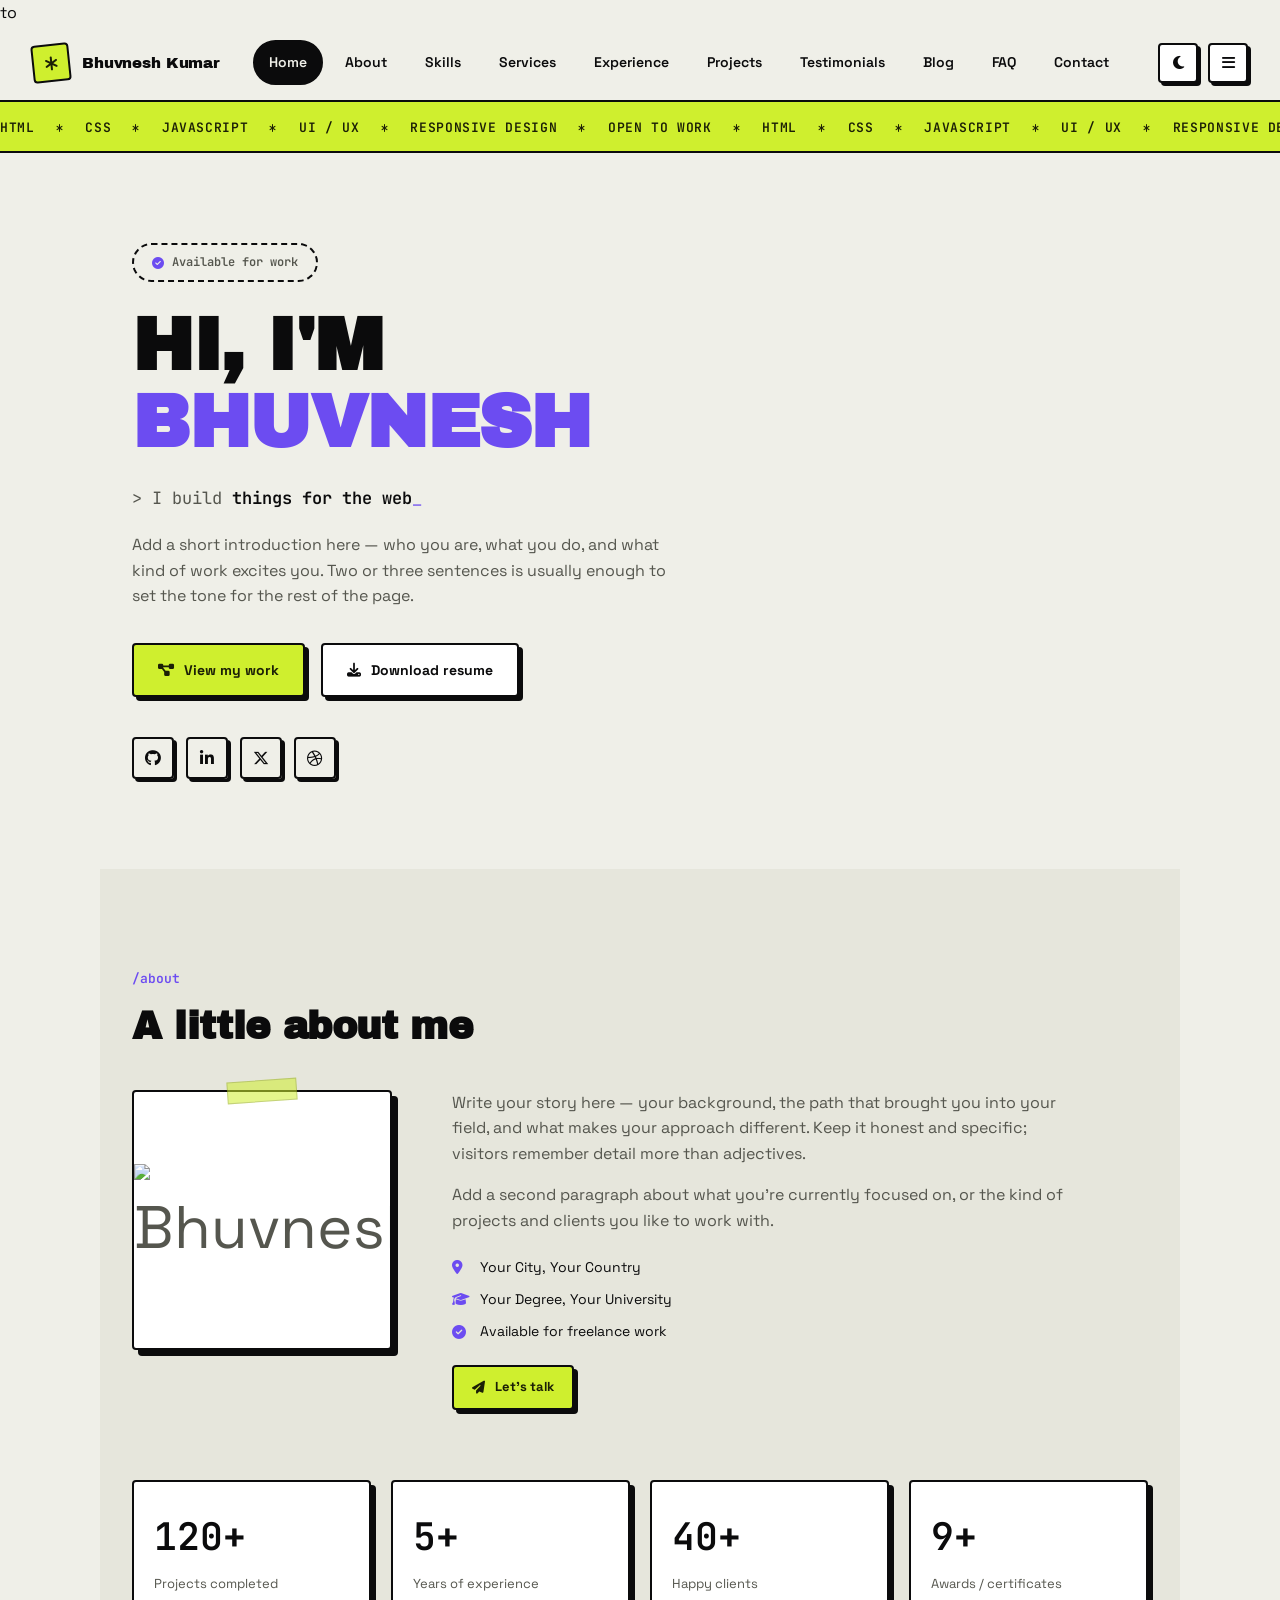
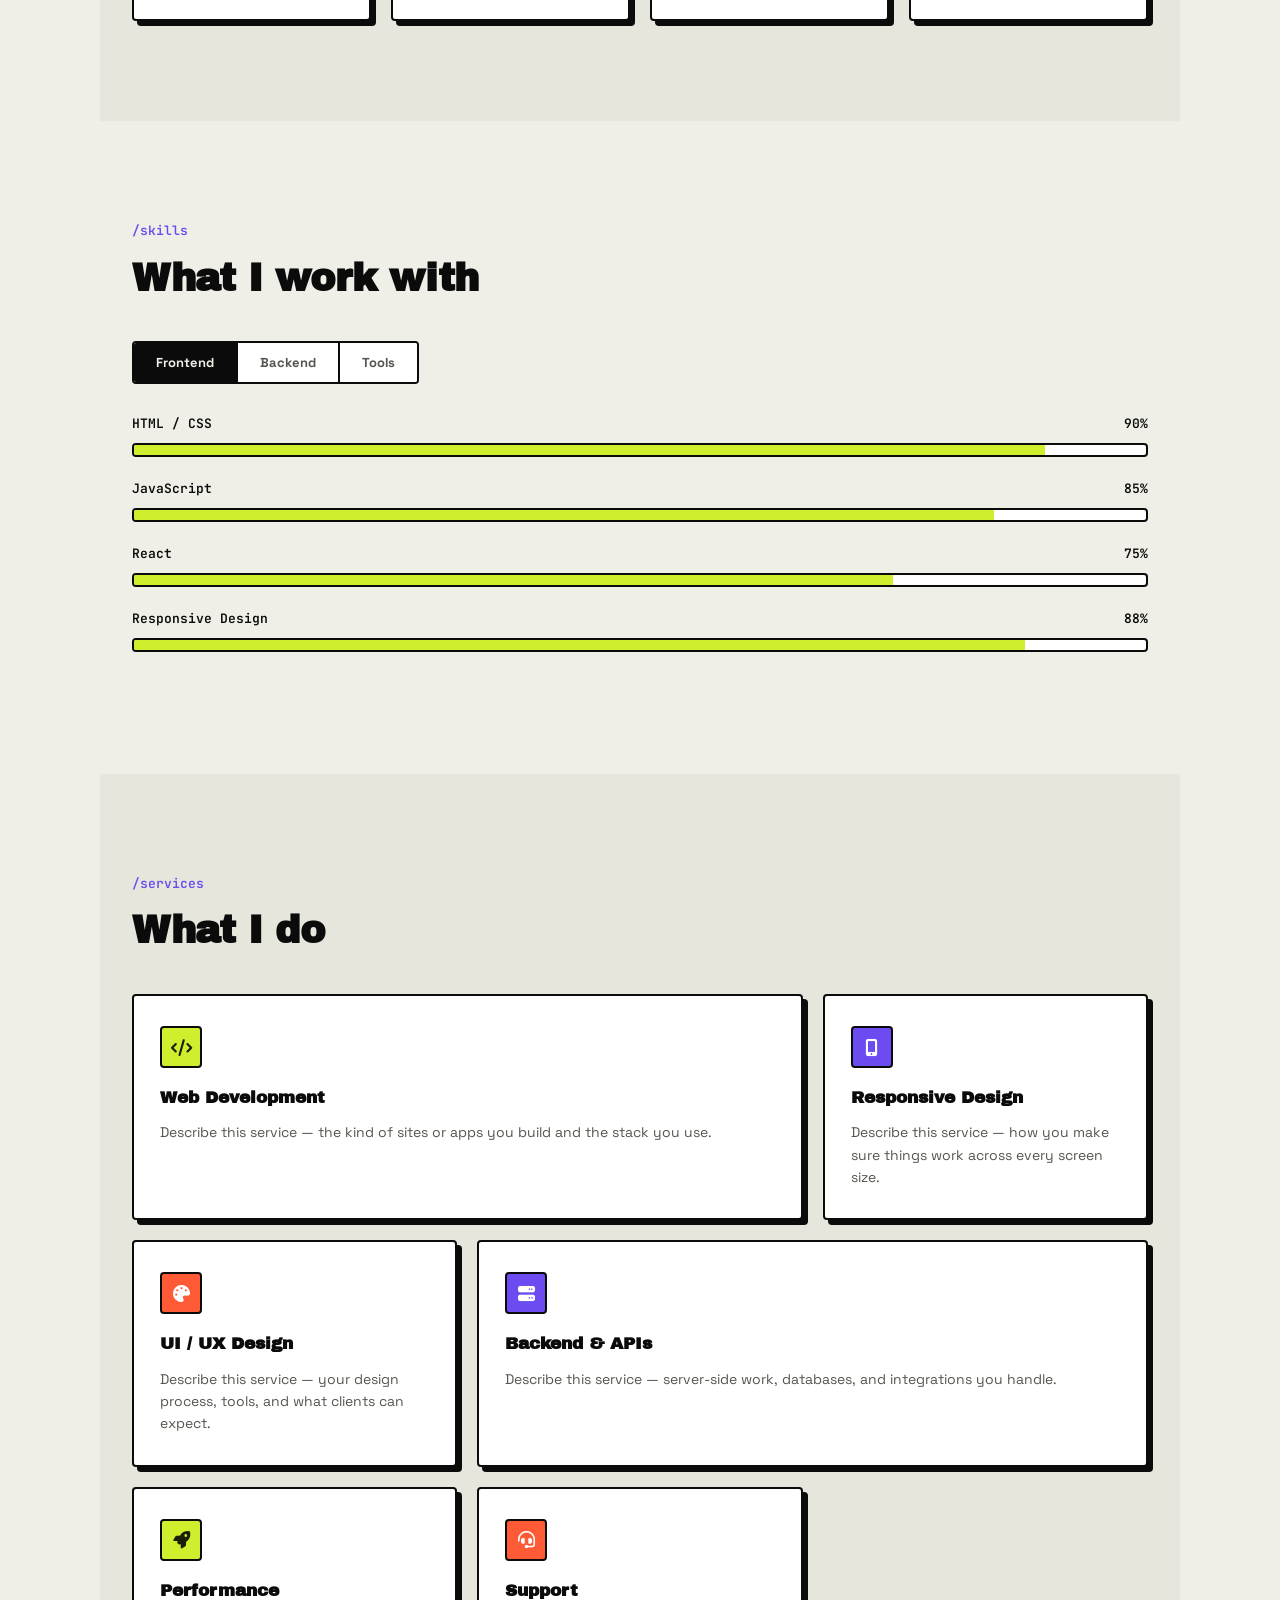
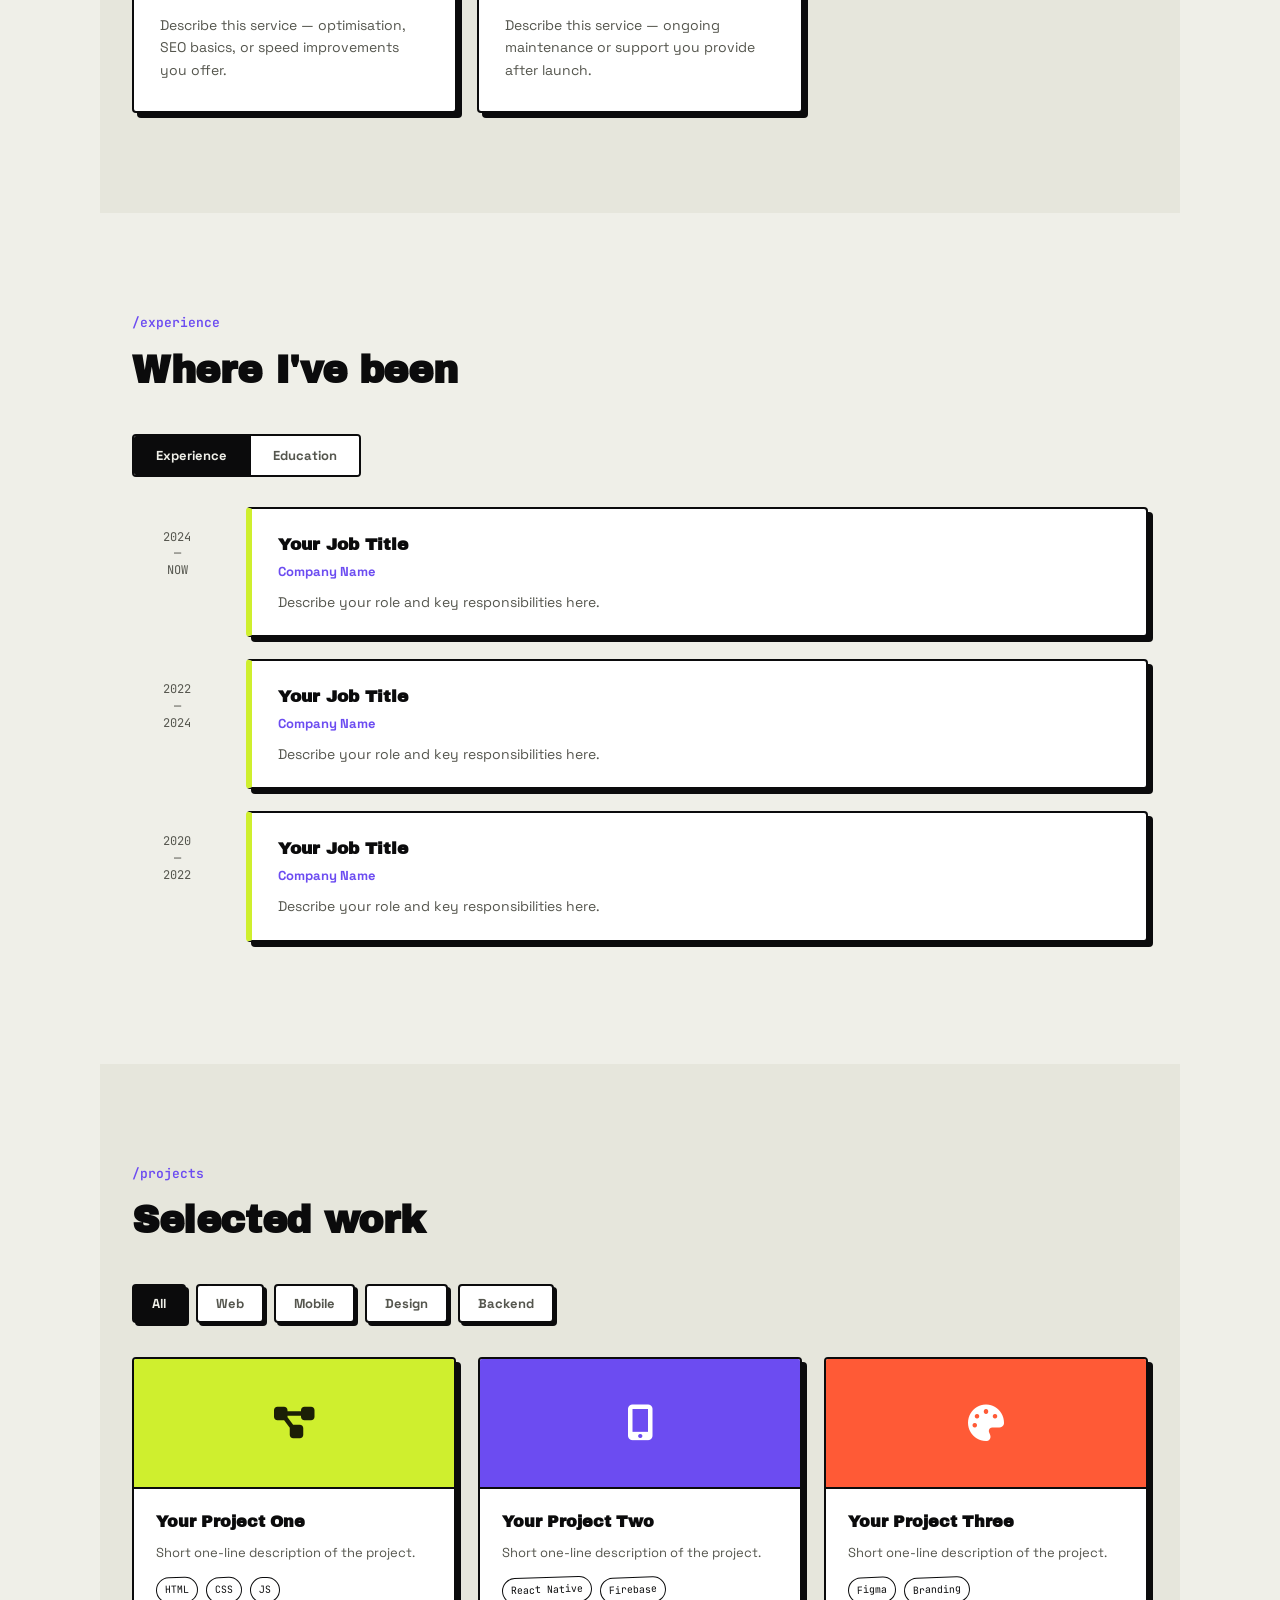
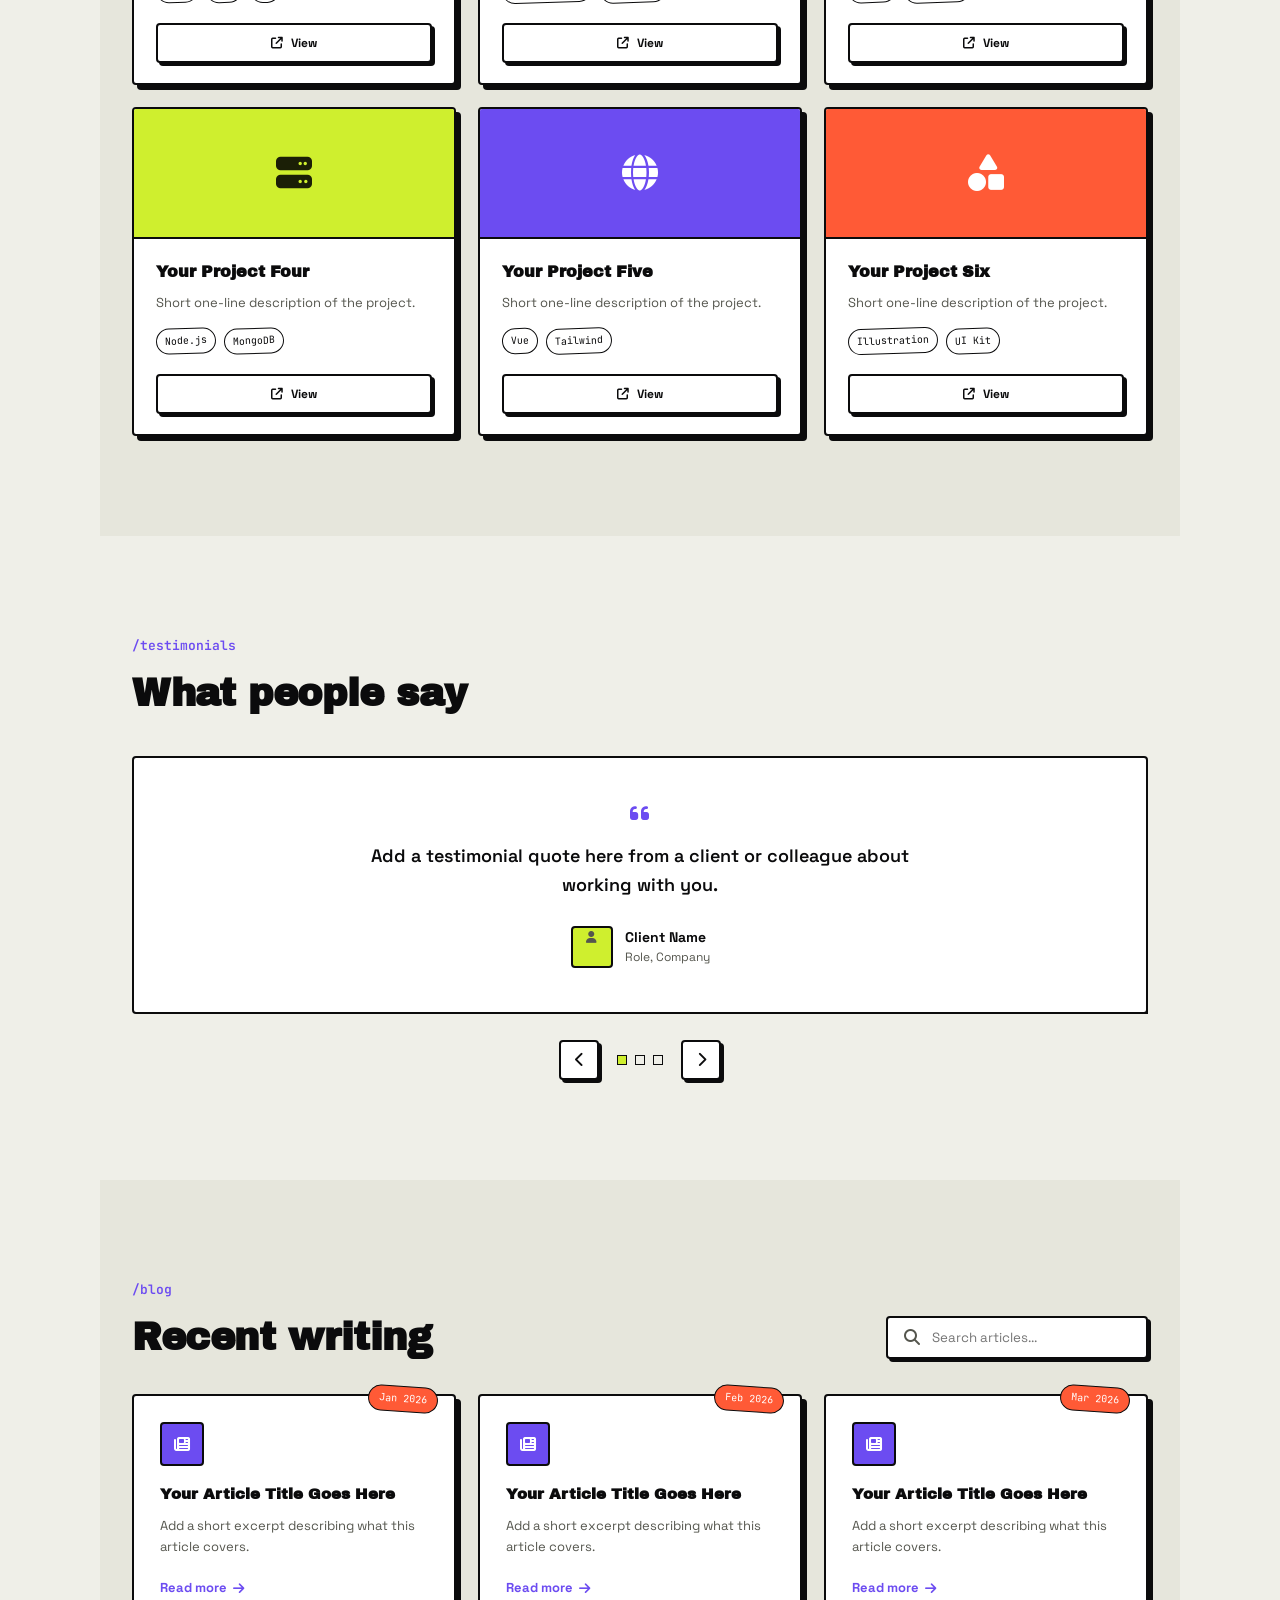
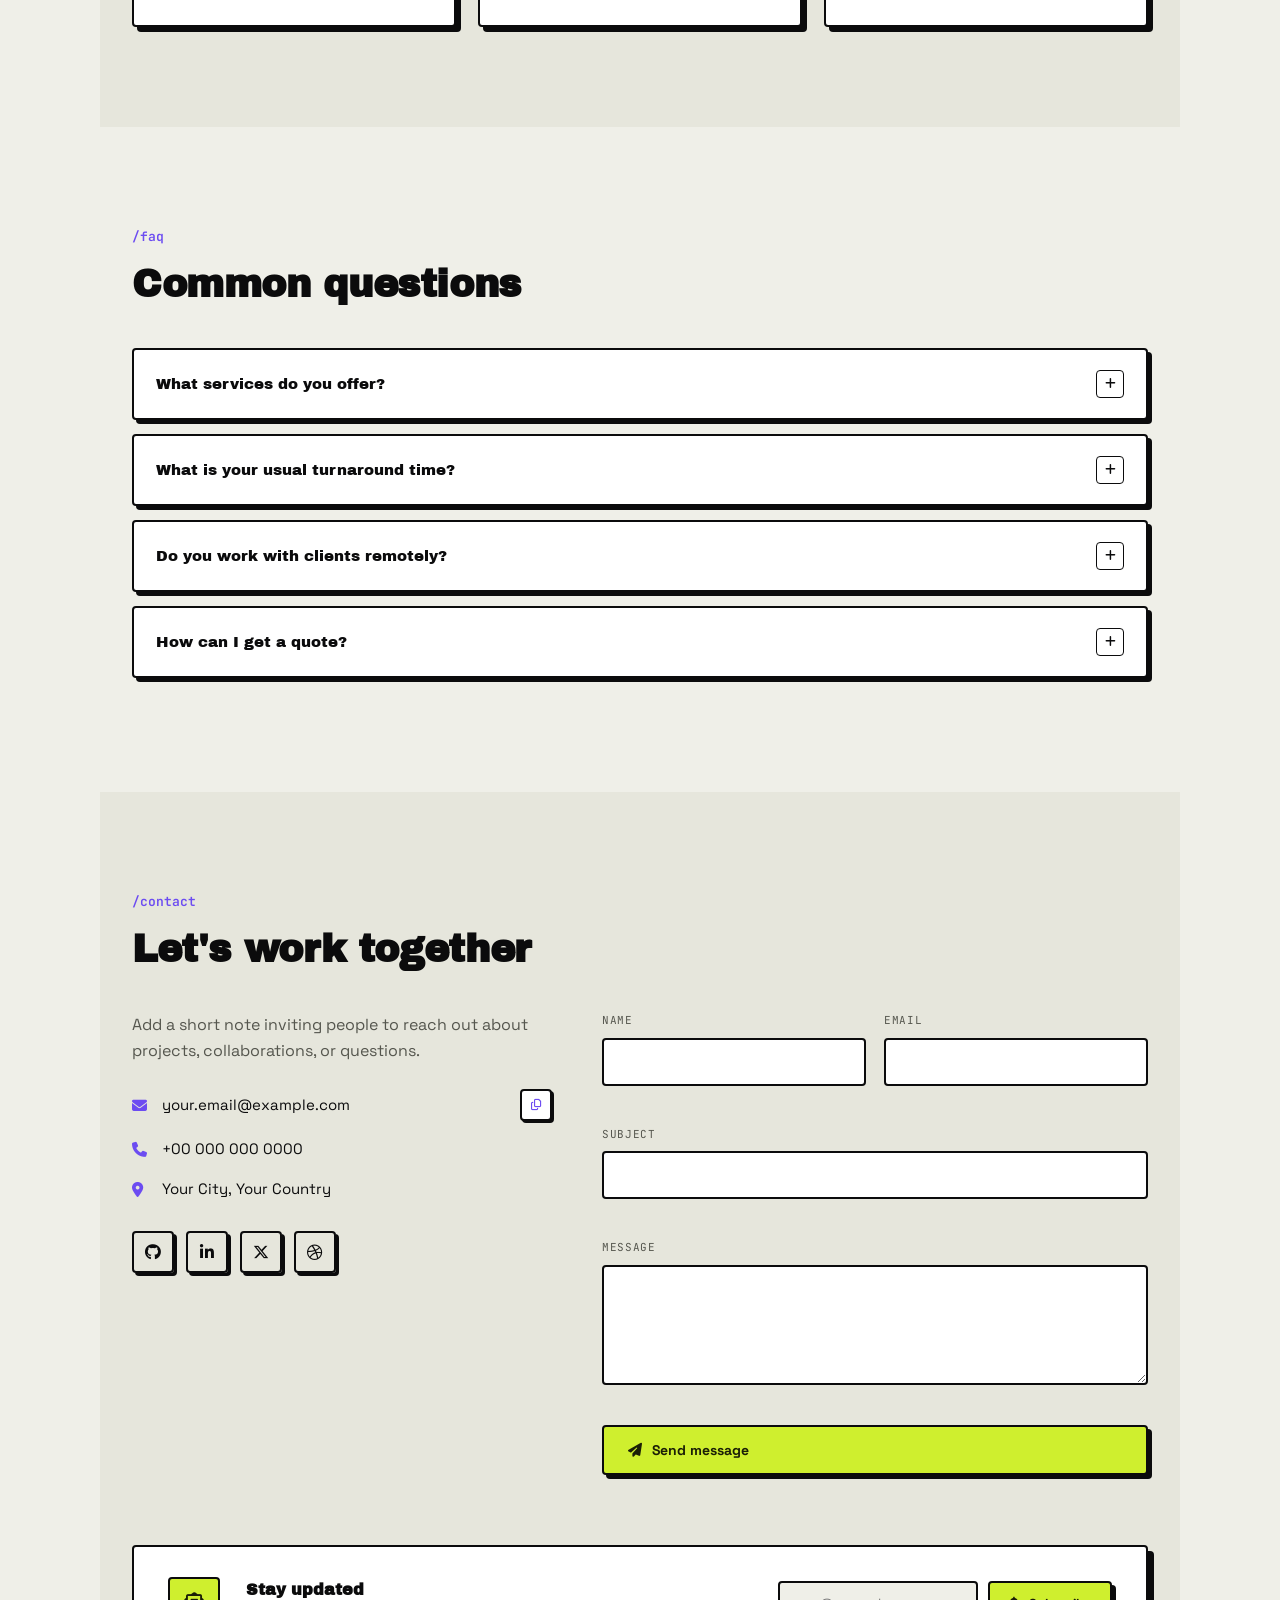
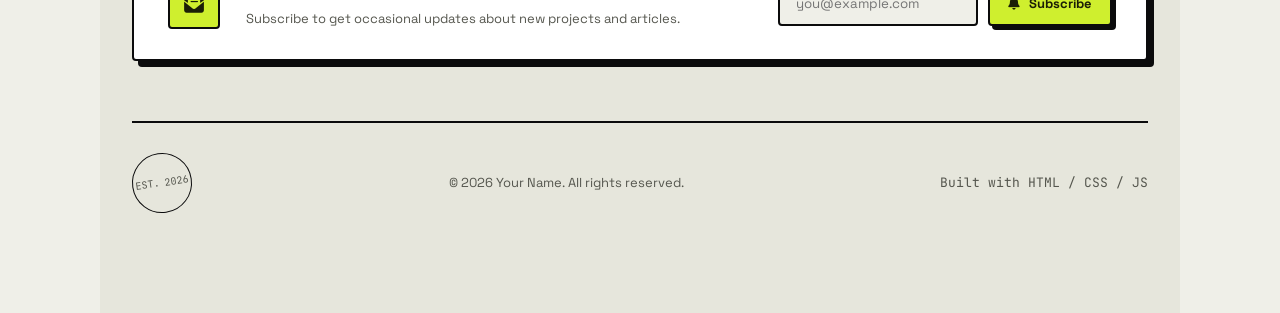
==== index.html @ d6196566 "Update index.html" ====
<!DOCTYPE html>
<html lang="en">
<head>
<meta charset="UTF-8">
<meta name="viewport" content="width=device-width, initial-scale=1.0">
<title>Bhuvnesh | Portfolio</title>
<meta name="description" content="Creative portfolio showcasing web development projects and skills.">
<meta name="keywords" content="portfolio, web developer, HTML, CSS, JavaScript">
<meta name="author" content="Your Name">
<meta name="robots" content="index, follow">
<meta property="og:title" content="Your Name | Portfolio">
<meta property="og:description" content="My personal portfolio website">
<meta property="og:image" content="https://your-image-url.png">
<meta property="og:url" content="https://astroverseo243-ship-it.github.io/Animated-portfolio/">

<!-- Fonts -->
<link rel="preconnect" href="https://fonts.googleapis.com">
<link rel="preconnect" href="https://fonts.gstatic.com" crossorigin>
<link href="https://fonts.googleapis.com/css2?family=Archivo+Black&family=Space+Grotesk:wght@400;500;600;700&family=JetBrains+Mono:wght@400;500;600&display=swap" rel="stylesheet">

<!-- Icons -->
<link rel="stylesheet" href="https://cdnjs.cloudflare.com/ajax/libs/font-awesome/6.5.1/css/all.min.css">
<link rel="icon" href="favicon.ico">to 
<link rel="stylesheet" href="style.css">
</head>
<body>

<!-- ===== Preloader ===== -->
<div class="preloader" id="preloader" aria-hidden="true">
  <div class="preloader-count mono" id="preloaderCount">00</div>
  <div class="preloader-bar"><span></span></div>
  <div class="preloader-label mono">OADING PORTFOLIO</div>
</div>

<!-- ===== Scroll progress ===== -->
<div class="scroll-progress" id="scrollProgress"></div>

<!-- ===== Top navbar ===== -->
<header class="navbar">
  <a href="#hero" class="brand">
    <span class="brand-box"><i class="fa-solid fa-asterisk"></i></span>
    <span class="brand-text">Bhuvnesh&nbsp;Kumar</span>
  </a>

  <nav class="nav-links" id="navLinks">
    <a href="#hero" class="nav-link active">Home</a>
    <a href="#about" class="nav-link">About</a>
    <a href="#skills" class="nav-link">Skills</a>
    <a href="#services" class="nav-link">Services</a>
    <a href="#experience" class="nav-link">Experience</a>
    <a href="#projects" class="nav-link">Projects</a>
    <a href="#testimonials" class="nav-link">Testimonials</a>
    <a href="#blog" class="nav-link">Blog</a>
    <a href="#faq" class="nav-link">FAQ</a>
    <a href="#contact" class="nav-link">Contact</a>
  </nav>

  <div class="nav-actions">
    <button id="themeToggle" class="icon-btn" aria-label="Toggle theme">
      <i class="fa-solid fa-moon"></i>
    </button>
    <button id="menuToggle" class="icon-btn nav-burger" aria-label="Open menu">
      <i class="fa-solid fa-bars"></i>
    </button>
  </div>
</header>

<!-- ===== Mobile overlay menu ===== -->
<div class="overlay-menu" id="overlayMenu">
  <button id="menuClose" class="icon-btn overlay-close" aria-label="Close menu">
    <i class="fa-solid fa-xmark"></i>
  </button>
  <ul>
    <li><a href="#hero">Home</a></li>
    <li><a href="#about">About</a></li>
    <li><a href="#skills">Skills</a></li>
    <li><a href="#services">Services</a></li>
    <li><a href="#experience">Experience</a></li>
    <li><a href="#projects">Projects</a></li>
    <li><a href="#testimonials">Testimonials</a></li>
    <li><a href="#blog">Blog</a></li>
    <li><a href="#faq">FAQ</a></li>
    <li><a href="#contact">Contact</a></li>
  </ul>
</div>

<!-- ===== Skills marquee ticker ===== -->
<div class="marquee">
  <div class="marquee-track">
    <span>HTML</span><i class="fa-solid fa-asterisk"></i>
    <span>CSS</span><i class="fa-solid fa-asterisk"></i>
    <span>JAVASCRIPT</span><i class="fa-solid fa-asterisk"></i>
    <span>UI / UX</span><i class="fa-solid fa-asterisk"></i>
    <span>RESPONSIVE DESIGN</span><i class="fa-solid fa-asterisk"></i>
    <span>OPEN TO WORK</span><i class="fa-solid fa-asterisk"></i>
    <span>HTML</span><i class="fa-solid fa-asterisk"></i>
    <span>CSS</span><i class="fa-solid fa-asterisk"></i>
    <span>JAVASCRIPT</span><i class="fa-solid fa-asterisk"></i>
    <span>UI / UX</span><i class="fa-solid fa-asterisk"></i>
    <span>RESPONSIVE DESIGN</span><i class="fa-solid fa-asterisk"></i>
    <span>OPEN TO WORK</span><i class="fa-solid fa-asterisk"></i>
  </div>
</div>

<main>

  <!-- HERO -->
  <section id="hero" class="section hero">
    <div class="stamp reveal">
      <i class="fa-solid fa-circle-check"></i> Available for work
    </div>

    <h1 class="hero-title reveal">
      <span class="scramble" data-text="HI, I'M">HI, I'M</span><br>
      <span class="scramble accent" data-text="YOUR NAME">BHUVNESH</span>
    </h1>

    <p class="hero-role mono reveal">&gt; I build <span id="typedRole">things for the web</span><span class="cursor">_</span></p>

    <p class="hero-text reveal">
      Add a short introduction here — who you are, what you do, and what kind of work
      excites you. Two or three sentences is usually enough to set the tone for the
      rest of the page.
    </p>

    <div class="hero-actions reveal">
      <a href="#projects" class="btn btn-primary"><i class="fa-solid fa-diagram-project"></i> View my work</a>
      <a href="Bhuvnesh CV.pdf" class="btn btn-outline" download><i class="fa-solid fa-download"></i> Download resume</a>
    </div>

    <div class="hero-socials reveal">
      <a href="#" aria-label="GitHub"><i class="fa-brands fa-github"></i></a>
      <a href="#" aria-label="LinkedIn"><i class="fa-brands fa-linkedin-in"></i></a>
      <a href="#" aria-label="X"><i class="fa-brands fa-x-twitter"></i></a>
      <a href="#" aria-label="Dribbble"><i class="fa-brands fa-dribbble"></i></a>
    </div>
  </section>

  <!-- ABOUT -->
  <section id="about" class="section about alt-bg">
    <p class="eyebrow mono reveal">/about</p>
    <h2 class="section-title reveal">A little about me</h2>

    <div class="about-grid">
      <div class="about-photo reveal">
        <span class="tape tape-1"></span>
        <div class="photo-frame">
<img src="Img.png" alt="Bhuvnesh">
        </div>
      </div>

      <div class="about-copy reveal">
        <p>
          Write your story here — your background, the path that brought you into your
          field, and what makes your approach different. Keep it honest and specific;
          visitors remember detail more than adjectives.
        </p>
        <p>
          Add a second paragraph about what you're currently focused on, or the kind of
          projects and clients you like to work with.
        </p>

        <ul class="about-facts">
          <li><i class="fa-solid fa-location-dot"></i> Your City, Your Country</li>
          <li><i class="fa-solid fa-graduation-cap"></i> Your Degree, Your University</li>
          <li><i class="fa-solid fa-circle-check"></i> Available for freelance work</li>
        </ul>

        <a href="#contact" class="btn btn-primary btn-sm"><i class="fa-solid fa-paper-plane"></i> Let's talk</a>
      </div>
    </div>

    <div class="stats">
      <div class="stat reveal">
        <span class="stat-number mono" data-target="120">0</span><span class="stat-plus mono">+</span>
        <p>Projects completed</p>
      </div>
      <div class="stat reveal">
        <span class="stat-number mono" data-target="5">0</span><span class="stat-plus mono">+</span>
        <p>Years of experience</p>
      </div>
      <div class="stat reveal">
        <span class="stat-number mono" data-target="40">0</span><span class="stat-plus mono">+</span>
        <p>Happy clients</p>
      </div>
      <div class="stat reveal">
        <span class="stat-number mono" data-target="9">0</span><span class="stat-plus mono">+</span>
        <p>Awards / certificates</p>
      </div>
    </div>
  </section>

  <!-- SKILLS -->
  <section id="skills" class="section skills">
    <p class="eyebrow mono reveal">/skills</p>
    <h2 class="section-title reveal">What I work with</h2>

    <div class="tabs reveal" data-tabs="skills">
      <div class="tab-buttons">
        <button class="tab-btn active" data-tab="frontend">Frontend</button>
        <button class="tab-btn" data-tab="backend">Backend</button>
        <button class="tab-btn" data-tab="tools">Tools</button>
      </div>

      <div class="tab-panel active" data-panel="frontend">
        <div class="skill-bar"><div class="skill-head mono"><span>HTML / CSS</span><span>90%</span></div><div class="bar"><div class="bar-fill" data-percent="90"></div></div></div>
        <div class="skill-bar"><div class="skill-head mono"><span>JavaScript</span><span>85%</span></div><div class="bar"><div class="bar-fill" data-percent="85"></div></div></div>
        <div class="skill-bar"><div class="skill-head mono"><span>React</span><span>75%</span></div><div class="bar"><div class="bar-fill" data-percent="75"></div></div></div>
        <div class="skill-bar"><div class="skill-head mono"><span>Responsive Design</span><span>88%</span></div><div class="bar"><div class="bar-fill" data-percent="88"></div></div></div>
      </div>

      <div class="tab-panel" data-panel="backend">
        <div class="skill-bar"><div class="skill-head mono"><span>Node.js</span><span>70%</span></div><div class="bar"><div class="bar-fill" data-percent="70"></div></div></div>
        <div class="skill-bar"><div class="skill-head mono"><span>Databases</span><span>65%</span></div><div class="bar"><div class="bar-fill" data-percent="65"></div></div></div>
        <div class="skill-bar"><div class="skill-head mono"><span>APIs</span><span>78%</span></div><div class="bar"><div class="bar-fill" data-percent="78"></div></div></div>
      </div>

      <div class="tab-panel" data-panel="tools">
        <div class="skill-bar"><div class="skill-head mono"><span>Git / GitHub</span><span>82%</span></div><div class="bar"><div class="bar-fill" data-percent="82"></div></div></div>
        <div class="skill-bar"><div class="skill-head mono"><span>Figma</span><span>72%</span></div><div class="bar"><div class="bar-fill" data-percent="72"></div></div></div>
        <div class="skill-bar"><div class="skill-head mono"><span>Testing</span><span>60%</span></div><div class="bar"><div class="bar-fill" data-percent="60"></div></div></div>
      </div>
    </div>
  </section>

  <!-- SERVICES -->
  <section id="services" class="section services alt-bg">
    <p class="eyebrow mono reveal">/services</p>
    <h2 class="section-title reveal">What I do</h2>

    <div class="bento-grid">
      <div class="service-card bento-wide reveal">
        <span class="service-chip chip-volt"><i class="fa-solid fa-code"></i></span>
        <h3>Web Development</h3>
        <p>Describe this service — the kind of sites or apps you build and the stack you use.</p>
      </div>
      <div class="service-card reveal">
        <span class="service-chip chip-violet"><i class="fa-solid fa-mobile-screen-button"></i></span>
        <h3>Responsive Design</h3>
        <p>Describe this service — how you make sure things work across every screen size.</p>
      </div>
      <div class="service-card reveal">
        <span class="service-chip chip-coral"><i class="fa-solid fa-palette"></i></span>
        <h3>UI / UX Design</h3>
        <p>Describe this service — your design process, tools, and what clients can expect.</p>
      </div>
      <div class="service-card bento-wide reveal">
        <span class="service-chip chip-violet"><i class="fa-solid fa-server"></i></span>
        <h3>Backend &amp; APIs</h3>
        <p>Describe this service — server-side work, databases, and integrations you handle.</p>
      </div>
      <div class="service-card reveal">
        <span class="service-chip chip-volt"><i class="fa-solid fa-rocket"></i></span>
        <h3>Performance</h3>
        <p>Describe this service — optimisation, SEO basics, or speed improvements you offer.</p>
      </div>
      <div class="service-card reveal">
        <span class="service-chip chip-coral"><i class="fa-solid fa-headset"></i></span>
        <h3>Support</h3>
        <p>Describe this service — ongoing maintenance or support you provide after launch.</p>
      </div>
    </div>
  </section>

  <!-- EXPERIENCE -->
  <section id="experience" class="section experience">
    <p class="eyebrow mono reveal">/experience</p>
    <h2 class="section-title reveal">Where I've been</h2>

    <div class="tabs reveal" data-tabs="experience">
      <div class="tab-buttons">
        <button class="tab-btn active" data-tab="work">Experience</button>
        <button class="tab-btn" data-tab="education">Education</button>
      </div>

      <div class="tab-panel active" data-panel="work">
        <ul class="steps">
          <li>
            <span class="step-year mono">2024<br>—<br>NOW</span>
            <div class="step-box">
              <h3>Your Job Title</h3>
              <p class="step-org">Company Name</p>
              <p>Describe your role and key responsibilities here.</p>
            </div>
          </li>
          <li>
            <span class="step-year mono">2022<br>—<br>2024</span>
            <div class="step-box">
              <h3>Your Job Title</h3>
              <p class="step-org">Company Name</p>
              <p>Describe your role and key responsibilities here.</p>
            </div>
          </li>
          <li>
            <span class="step-year mono">2020<br>—<br>2022</span>
            <div class="step-box">
              <h3>Your Job Title</h3>
              <p class="step-org">Company Name</p>
              <p>Describe your role and key responsibilities here.</p>
            </div>
          </li>
        </ul>
      </div>

      <div class="tab-panel" data-panel="education">
        <ul class="steps">
          <li>
            <span class="step-year mono">2018<br>—<br>2022</span>
            <div class="step-box">
              <h3>Your Degree</h3>
              <p class="step-org">Your University</p>
              <p>Add a short note about your specialisation or achievements.</p>
            </div>
          </li>
          <li>
            <span class="step-year mono">2016<br>—<br>2018</span>
            <div class="step-box">
              <h3>Your Certificate / Course</h3>
              <p class="step-org">Institute Name</p>
              <p>Add a short note about what you studied.</p>
            </div>
          </li>
        </ul>
      </div>
    </div>
  </section>

  <!-- PROJECTS -->
  <section id="projects" class="section projects alt-bg">
    <p class="eyebrow mono reveal">/projects</p>
    <h2 class="section-title reveal">Selected work</h2>

    <div class="filter-bar reveal">
      <button class="filter-btn active" data-filter="all">All</button>
      <button class="filter-btn" data-filter="web">Web</button>
      <button class="filter-btn" data-filter="mobile">Mobile</button>
      <button class="filter-btn" data-filter="design">Design</button>
      <button class="filter-btn" data-filter="backend">Backend</button>
    </div>

    <div class="project-grid">
      <article class="project-card reveal" data-category="web" data-title="Your Project One" data-desc="Add a longer description of this project here — the problem it solved and the tools you used." data-tags="HTML, CSS, JavaScript">
        <div class="project-thumb thumb-volt"><i class="fa-solid fa-diagram-project"></i></div>
        <div class="project-body">
          <h3>Your Project One</h3>
          <p>Short one-line description of the project.</p>
          <div class="project-tags"><span>HTML</span><span>CSS</span><span>JS</span></div>
        </div>
        <button class="project-view-btn" data-open-modal><i class="fa-solid fa-arrow-up-right-from-square"></i> View</button>
      </article>

      <article class="project-card reveal" data-category="mobile" data-title="Your Project Two" data-desc="Add a longer description of this project here — the problem it solved and the tools you used." data-tags="React Native, Firebase">
        <div class="project-thumb thumb-violet"><i class="fa-solid fa-mobile-screen-button"></i></div>
        <div class="project-body">
          <h3>Your Project Two</h3>
          <p>Short one-line description of the project.</p>
          <div class="project-tags"><span>React Native</span><span>Firebase</span></div>
        </div>
        <button class="project-view-btn" data-open-modal><i class="fa-solid fa-arrow-up-right-from-square"></i> View</button>
      </article>

      <article class="project-card reveal" data-category="design" data-title="Your Project Three" data-desc="Add a longer description of this project here — the problem it solved and the tools you used." data-tags="Figma, Branding">
        <div class="project-thumb thumb-coral"><i class="fa-solid fa-palette"></i></div>
        <div class="project-body">
          <h3>Your Project Three</h3>
          <p>Short one-line description of the project.</p>
          <div class="project-tags"><span>Figma</span><span>Branding</span></div>
        </div>
        <button class="project-view-btn" data-open-modal><i class="fa-solid fa-arrow-up-right-from-square"></i> View</button>
      </article>

      <article class="project-card reveal" data-category="backend" data-title="Your Project Four" data-desc="Add a longer description of this project here — the problem it solved and the tools you used." data-tags="Node.js, MongoDB">
        <div class="project-thumb thumb-volt"><i class="fa-solid fa-server"></i></div>
        <div class="project-body">
          <h3>Your Project Four</h3>
          <p>Short one-line description of the project.</p>
          <div class="project-tags"><span>Node.js</span><span>MongoDB</span></div>
        </div>
        <button class="project-view-btn" data-open-modal><i class="fa-solid fa-arrow-up-right-from-square"></i> View</button>
      </article>

      <article class="project-card reveal" data-category="web" data-title="Your Project Five" data-desc="Add a longer description of this project here — the problem it solved and the tools you used." data-tags="Vue, Tailwind">
        <div class="project-thumb thumb-violet"><i class="fa-solid fa-globe"></i></div>
        <div class="project-body">
          <h3>Your Project Five</h3>
          <p>Short one-line description of the project.</p>
          <div class="project-tags"><span>Vue</span><span>Tailwind</span></div>
        </div>
        <button class="project-view-btn" data-open-modal><i class="fa-solid fa-arrow-up-right-from-square"></i> View</button>
      </article>

      <article class="project-card reveal" data-category="design" data-title="Your Project Six" data-desc="Add a longer description of this project here — the problem it solved and the tools you used." data-tags="Illustration, UI Kit">
        <div class="project-thumb thumb-coral"><i class="fa-solid fa-shapes"></i></div>
        <div class="project-body">
          <h3>Your Project Six</h3>
          <p>Short one-line description of the project.</p>
          <div class="project-tags"><span>Illustration</span><span>UI Kit</span></div>
        </div>
        <button class="project-view-btn" data-open-modal><i class="fa-solid fa-arrow-up-right-from-square"></i> View</button>
      </article>
    </div>
  </section>

  <!-- TESTIMONIALS -->
  <section id="testimonials" class="section testimonials">
    <p class="eyebrow mono reveal">/testimonials</p>
    <h2 class="section-title reveal">What people say</h2>

    <div class="testi-slider reveal">
      <div class="testi-track" id="testiTrack">
        <div class="testi-card">
          <i class="fa-solid fa-quote-left"></i>
          <p>Add a testimonial quote here from a client or colleague about working with you.</p>
          <div class="testi-person">
            <span class="testi-avatar"><i class="fa-solid fa-user"></i></span>
            <div><strong>Client Name</strong><span>Role, Company</span></div>
          </div>
        </div>
        <div class="testi-card">
          <i class="fa-solid fa-quote-left"></i>
          <p>Add another testimonial quote here about a specific project or result.</p>
          <div class="testi-person">
            <span class="testi-avatar"><i class="fa-solid fa-user"></i></span>
            <div><strong>Client Name</strong><span>Role, Company</span></div>
          </div>
        </div>
        <div class="testi-card">
          <i class="fa-solid fa-quote-left"></i>
          <p>Add a third testimonial here — keep it short and specific for the best effect.</p>
          <div class="testi-person">
            <span class="testi-avatar"><i class="fa-solid fa-user"></i></span>
            <div><strong>Client Name</strong><span>Role, Company</span></div>
          </div>
        </div>
      </div>

      <div class="testi-controls">
        <button id="testiPrev" class="icon-btn" aria-label="Previous testimonial"><i class="fa-solid fa-chevron-left"></i></button>
        <div class="testi-dots" id="testiDots"></div>
        <button id="testiNext" class="icon-btn" aria-label="Next testimonial"><i class="fa-solid fa-chevron-right"></i></button>
      </div>
    </div>
  </section>

  <!-- BLOG -->
  <section id="blog" class="section blog alt-bg">
    <p class="eyebrow mono reveal">/blog</p>
    <div class="blog-head reveal">
      <h2 class="section-title">Recent writing</h2>
      <div class="search-box">
        <i class="fa-solid fa-magnifying-glass"></i>
        <input type="text" id="blogSearch" placeholder="Search articles...">
      </div>
    </div>

    <div class="blog-grid" id="blogGrid">
      <article class="blog-card reveal" data-title="your first article title">
        <span class="blog-stamp mono">Jan 2026</span>
        <div class="blog-thumb"><i class="fa-solid fa-newspaper"></i></div>
        <h3>Your Article Title Goes Here</h3>
        <p>Add a short excerpt describing what this article covers.</p>
        <a href="#" class="blog-link">Read more <i class="fa-solid fa-arrow-right"></i></a>
      </article>
      <article class="blog-card reveal" data-title="your second article title">
        <span class="blog-stamp mono">Feb 2026</span>
        <div class="blog-thumb"><i class="fa-solid fa-newspaper"></i></div>
        <h3>Your Article Title Goes Here</h3>
        <p>Add a short excerpt describing what this article covers.</p>
        <a href="#" class="blog-link">Read more <i class="fa-solid fa-arrow-right"></i></a>
      </article>
      <article class="blog-card reveal" data-title="your third article title">
        <span class="blog-stamp mono">Mar 2026</span>
        <div class="blog-thumb"><i class="fa-solid fa-newspaper"></i></div>
        <h3>Your Article Title Goes Here</h3>
        <p>Add a short excerpt describing what this article covers.</p>
        <a href="#" class="blog-link">Read more <i class="fa-solid fa-arrow-right"></i></a>
      </article>
    </div>
    <p class="empty-state mono" id="blogEmpty" hidden>NO ARTICLES MATCH YOUR SEARCH.</p>
  </section>

  <!-- FAQ -->
  <section id="faq" class="section faq">
    <p class="eyebrow mono reveal">/faq</p>
    <h2 class="section-title reveal">Common questions</h2>

    <div class="accordion reveal">
      <div class="accordion-item">
        <button class="accordion-head">
          <span>What services do you offer?</span>
          <span class="accordion-icon"><i class="fa-solid fa-plus"></i></span>
        </button>
        <div class="accordion-body"><p>Add your answer here.</p></div>
      </div>
      <div class="accordion-item">
        <button class="accordion-head">
          <span>What is your usual turnaround time?</span>
          <span class="accordion-icon"><i class="fa-solid fa-plus"></i></span>
        </button>
        <div class="accordion-body"><p>Add your answer here.</p></div>
      </div>
      <div class="accordion-item">
        <button class="accordion-head">
          <span>Do you work with clients remotely?</span>
          <span class="accordion-icon"><i class="fa-solid fa-plus"></i></span>
        </button>
        <div class="accordion-body"><p>Add your answer here.</p></div>
      </div>
      <div class="accordion-item">
        <button class="accordion-head">
          <span>How can I get a quote?</span>
          <span class="accordion-icon"><i class="fa-solid fa-plus"></i></span>
        </button>
        <div class="accordion-body"><p>Add your answer here.</p></div>
      </div>
    </div>
  </section>

  <!-- CONTACT -->
  <section id="contact" class="section contact alt-bg">
    <p class="eyebrow mono reveal">/contact</p>
    <h2 class="section-title reveal">Let's work together</h2>

    <div class="contact-grid">
      <div class="contact-info reveal">
        <p>Add a short note inviting people to reach out about projects, collaborations, or questions.</p>

        <ul class="contact-list">
          <li>
            <i class="fa-solid fa-envelope"></i>
            <span id="emailText">your.email@example.com</span>
            <button class="copy-btn" id="copyEmail" aria-label="Copy email"><i class="fa-regular fa-copy"></i></button>
          </li>
          <li><i class="fa-solid fa-phone"></i> <span>+00 000 000 0000</span></li>
          <li><i class="fa-solid fa-location-dot"></i> <span>Your City, Your Country</span></li>
        </ul>

        <div class="hero-socials">
          <a href="#" aria-label="GitHub"><i class="fa-brands fa-github"></i></a>
          <a href="#" aria-label="LinkedIn"><i class="fa-brands fa-linkedin-in"></i></a>
          <a href="#" aria-label="X"><i class="fa-brands fa-x-twitter"></i></a>
          <a href="#" aria-label="Dribbble"><i class="fa-brands fa-dribbble"></i></a>
        </div>
      </div>

      <form class="contact-form" id="contactForm" novalidate>
        <div class="form-row">
          <div class="form-group">
            <label for="cName" class="mono">NAME</label>
            <input type="text" id="cName" name="name" required>
            <span class="form-error"></span>
          </div>
          <div class="form-group">
            <label for="cEmail" class="mono">EMAIL</label>
            <input type="email" id="cEmail" name="email" required>
            <span class="form-error"></span>
          </div>
        </div>
        <div class="form-group">
          <label for="cSubject" class="mono">SUBJECT</label>
          <input type="text" id="cSubject" name="subject" required>
          <span class="form-error"></span>
        </div>
        <div class="form-group">
          <label for="cMessage" class="mono">MESSAGE</label>
          <textarea id="cMessage" name="message" rows="5" required></textarea>
          <span class="form-error"></span>
        </div>
        <button type="submit" class="btn btn-primary"><i class="fa-solid fa-paper-plane"></i> Send message</button>
      </form>
    </div>

    <div class="newsletter reveal">
      <div class="newsletter-icon"><i class="fa-solid fa-envelope-open-text"></i></div>
      <div class="newsletter-text">
        <h3>Stay updated</h3>
        <p>Subscribe to get occasional updates about new projects and articles.</p>
      </div>
      <form id="newsletterForm" class="newsletter-form">
        <input type="email" placeholder="you@example.com" required aria-label="Email address">
        <button type="submit" class="btn btn-primary btn-sm"><i class="fa-solid fa-bell"></i> Subscribe</button>
      </form>
    </div>

    <footer class="footer">
      <span class="postmark mono">EST. 2026</span>
      <p>&copy; <span id="year"></span> Your Name. All rights reserved.</p>
      <p class="footer-note mono">Built with HTML / CSS / JS</p>
    </footer>
  </section>

</main>

<!-- ===== Back to top ===== -->
<button id="backToTop" class="back-to-top" aria-label="Back to top">
  <i class="fa-solid fa-arrow-up"></i>
</button>

<!-- ===== Toast ===== -->
<div class="toast" id="toast"></div>

<!-- ===== Project modal ===== -->
<div class="modal-overlay" id="projectModal" aria-hidden="true">
  <div class="modal-box" role="dialog" aria-modal="true" aria-labelledby="modalTitle">
    <button class="icon-btn modal-close" id="modalClose" aria-label="Close"><i class="fa-solid fa-xmark"></i></button>
    <div class="modal-thumb"><i class="fa-solid fa-diagram-project" id="modalIcon"></i></div>
    <h3 id="modalTitle">Project title</h3>
    <p id="modalDesc">Project description.</p>
    <div class="project-tags" id="modalTags"></div>
    <div class="modal-actions">
      <a href="#" class="btn btn-primary btn-sm"><i class="fa-solid fa-arrow-up-right-from-square"></i> Live demo</a>
      <a href="#" class="btn btn-outline btn-sm"><i class="fa-brands fa-github"></i> Source code</a>
    </div>
  </div>
</div>

<script src="script.js"></script>
</body>
</html>
---- style.css ----
/* =========================================================
   TOKENS
========================================================= */
:root {
  --paper: #EFEFE8;
  --paper-alt: #E6E6DC;
  --card: #FFFFFF;
  --ink: #0B0B0C;
  --ink-soft: #55564E;
  --line: #0B0B0C;
  --shadow-color: #0B0B0C;
  --volt: #CFEF2E;
  --volt-ink: #1B1F06;
  --violet: #6C4CF1;
  --coral: #FF5A36;
  --radius: 4px;
  --font-display: "Archivo Black", sans-serif;
  --font-body: "Space Grotesk", sans-serif;
  --font-mono: "JetBrains Mono", monospace;
  --nav-h: 76px;
  --border-w: 2.5px;
}

[data-theme="dark"] {
  --paper: #0D0E0A;
  --paper-alt: #15160F;
  --card: #17180F;
  --ink: #F1F1E8;
  --ink-soft: #A9AA9E;
  --line: #F1F1E8;
  --shadow-color: #F1F1E8;
  --volt: #DFFE5C;
  --violet: #9D89FF;
  --coral: #FF8163;
}

* { box-sizing: border-box; }
html { scroll-behavior: smooth; }

@media (prefers-reduced-motion: reduce) {
  html { scroll-behavior: auto; }
  *, *::before, *::after { animation-duration: 0.001ms !important; animation-iteration-count: 1 !important; transition-duration: 0.001ms !important; }
  .marquee-track { animation: none !important; }
}

body {
  margin: 0;
  background: var(--paper);
  color: var(--ink);
  font-family: var(--font-body);
  line-height: 1.6;
  -webkit-font-smoothing: antialiased;
  transition: background 0.3s ease, color 0.3s ease;
}

img { max-width: 100%; display: block; }
a { color: inherit; text-decoration: none; }
button { font-family: inherit; cursor: pointer; }
.mono { font-family: var(--font-mono); }

:focus-visible { outline: 3px solid var(--violet); outline-offset: 2px; }

/* =========================================================
   PRELOADER
========================================================= */
.preloader {
  position: fixed; inset: 0; z-index: 999;
  background: var(--ink); color: var(--paper);
  display: flex; flex-direction: column; align-items: center; justify-content: center; gap: 18px;
  transition: opacity 0.5s ease, visibility 0.5s ease;
}
.preloader-count { font-size: 54px; font-weight: 600; }
.preloader-bar { width: 200px; height: 6px; border: var(--border-w) solid var(--paper); border-radius: 999px; overflow: hidden; }
.preloader-bar span { display: block; height: 100%; width: 0%; background: var(--volt); animation: loadbar 1.3s ease forwards; }
@keyframes loadbar { to { width: 100%; } }
.preloader-label { font-size: 12px; letter-spacing: 0.12em; color: var(--ink-soft); }
.preloader.done { opacity: 0; visibility: hidden; pointer-events: none; }

/* =========================================================
   SCROLL PROGRESS
========================================================= */
.scroll-progress {
  position: fixed; top: 0; left: 0; height: 4px; width: 0%;
  background: var(--volt); z-index: 500; transition: width 0.1s linear;
}

/* =========================================================
   NAVBAR
========================================================= */
.navbar {
  position: sticky; top: 0; z-index: 400;
  height: var(--nav-h);
  display: flex; align-items: center; justify-content: space-between;
  padding: 0 32px;
  background: var(--paper);
  border-bottom: var(--border-w) solid var(--line);
}
.brand { display: flex; align-items: center; gap: 12px; }
.brand-box {
  width: 38px; height: 38px; border: var(--border-w) solid var(--line); border-radius: var(--radius);
  display: flex; align-items: center; justify-content: center; background: var(--volt); color: var(--volt-ink);
  transform: rotate(-6deg);
}
.brand-text { font-family: var(--font-display); font-size: 15px; letter-spacing: -0.01em; }

.nav-links { display: flex; gap: 6px; }
.nav-link {
  padding: 9px 14px; font-size: 14px; font-weight: 600; border-radius: 999px;
  border: var(--border-w) solid transparent; transition: all 0.2s ease;
}
.nav-link:hover { border-color: var(--line); }
.nav-link.active { background: var(--ink); color: var(--paper); border-color: var(--ink); }

.nav-actions { display: flex; gap: 10px; align-items: center; }
.nav-burger { display: none; }

.icon-btn {
  width: 40px; height: 40px; border-radius: var(--radius);
  border: var(--border-w) solid var(--line); background: var(--card); color: var(--ink);
  display: flex; align-items: center; justify-content: center; font-size: 15px;
  box-shadow: 3px 3px 0 var(--shadow-color);
  transition: transform 0.15s ease, box-shadow 0.15s ease;
}
.icon-btn:hover { transform: translate(-2px, -2px); box-shadow: 5px 5px 0 var(--shadow-color); }
.icon-btn:active { transform: translate(0,0); box-shadow: 1px 1px 0 var(--shadow-color); }

/* =========================================================
   MOBILE OVERLAY MENU
========================================================= */
.overlay-menu {
  position: fixed; inset: 0; z-index: 550;
  background: var(--ink); color: var(--paper);
  display: flex; flex-direction: column; align-items: center; justify-content: center; gap: 4px;
  transform: translateY(-100%); transition: transform 0.4s ease;
}
.overlay-menu.open { transform: translateY(0); }
.overlay-menu ul { list-style: none; margin: 0; padding: 0; text-align: center; }
.overlay-menu li a {
  display: block; padding: 12px 0; font-family: var(--font-display); font-size: 26px;
  color: var(--paper); opacity: 0.85;
}
.overlay-menu li a:hover { color: var(--volt); opacity: 1; }
.overlay-close {
  position: absolute; top: 20px; right: 20px;
  background: transparent; border-color: var(--paper); color: var(--paper); box-shadow: none;
}

/* =========================================================
   MARQUEE
========================================================= */
.marquee {
  background: var(--volt); color: var(--volt-ink);
  border-bottom: var(--border-w) solid var(--line);
  overflow: hidden; white-space: nowrap; padding: 12px 0;
}
.marquee-track {
  display: inline-flex; align-items: center; gap: 22px;
  animation: marquee 22s linear infinite;
  font-family: var(--font-mono); font-weight: 600; font-size: 13px; letter-spacing: 0.05em;
}
.marquee-track i { font-size: 8px; }
@keyframes marquee { from { transform: translateX(0); } to { transform: translateX(-50%); } }

/* =========================================================
   LAYOUT / SECTIONS
========================================================= */
.section { padding: 100px 32px; max-width: 1080px; margin: 0 auto; }
.alt-bg { background: var(--paper-alt); }
.eyebrow { font-size: 13px; color: var(--violet); margin: 0 0 14px; font-weight: 600; }
.section-title {
  font-family: var(--font-display); font-size: clamp(26px, 3.2vw, 38px);
  margin: 0 0 40px; line-height: 1.2; letter-spacing: -0.01em;
}
.accent { color: var(--violet); }

.reveal { opacity: 0; transform: translateY(20px); transition: opacity 0.6s ease, transform 0.6s ease; }
.reveal.in-view { opacity: 1; transform: translateY(0); }

/* =========================================================
   BUTTONS
========================================================= */
.btn {
  display: inline-flex; align-items: center; gap: 10px;
  padding: 14px 24px; border-radius: var(--radius); font-weight: 700; font-size: 14px;
  border: var(--border-w) solid var(--line);
  box-shadow: 4px 4px 0 var(--shadow-color);
  transition: transform 0.15s ease, box-shadow 0.15s ease;
}
.btn-sm { padding: 10px 18px; font-size: 13px; }
.btn-primary { background: var(--volt); color: var(--volt-ink); }
.btn-outline { background: var(--card); color: var(--ink); }
.btn:hover { transform: translate(-3px, -3px); box-shadow: 7px 7px 0 var(--shadow-color); }
.btn:active { transform: translate(0,0); box-shadow: 2px 2px 0 var(--shadow-color); }

/* =========================================================
   HERO
========================================================= */
.hero { padding-top: 90px; padding-bottom: 90px; }
.stamp {
  display: inline-flex; align-items: center; gap: 8px;
  border: var(--border-w) dashed var(--line); border-radius: 999px;
  padding: 8px 18px; font-family: var(--font-mono); font-size: 12px; font-weight: 600;
  transform: rotate(-3deg); margin-bottom: 26px; color: var(--ink-soft);
}
.stamp i { color: var(--violet); }
.hero-title {
  font-family: var(--font-display); font-size: clamp(38px, 7vw, 74px);
  line-height: 1.03; margin: 0 0 24px; letter-spacing: -0.02em;
}
.hero-role { font-size: 17px; margin: 0 0 20px; color: var(--ink-soft); }
.hero-role #typedRole { color: var(--ink); font-weight: 600; }
.cursor { animation: blink 1s step-start infinite; color: var(--violet); }
@keyframes blink { 50% { opacity: 0; } }
.hero-text { max-width: 560px; color: var(--ink-soft); font-size: 16px; margin-bottom: 34px; }
.hero-actions { display: flex; gap: 16px; flex-wrap: wrap; margin-bottom: 40px; }
.hero-socials { display: flex; gap: 12px; }
.hero-socials a {
  width: 42px; height: 42px; border-radius: var(--radius); border: var(--border-w) solid var(--line);
  display: flex; align-items: center; justify-content: center; font-size: 16px;
  box-shadow: 3px 3px 0 var(--shadow-color);
  transition: all 0.15s ease;
}
.hero-socials a:hover { background: var(--ink); color: var(--paper); transform: translate(-2px, -2px); box-shadow: 5px 5px 0 var(--shadow-color); }

/* =========================================================
   ABOUT
========================================================= */
.about-grid { display: grid; grid-template-columns: 260px 1fr; gap: 60px; align-items: start; margin-bottom: 70px; }
.about-photo { position: relative; }
.tape { position: absolute; width: 70px; height: 22px; background: rgba(207,239,46,0.55); top: -10px; left: 50%; transform: translateX(-50%) rotate(-4deg); z-index: 2; border: 1px solid rgba(11,11,12,0.15); }
.photo-frame {
  width: 100%; aspect-ratio: 1; border-radius: var(--radius);
  background: var(--card); border: var(--border-w) solid var(--line);
  box-shadow: 6px 6px 0 var(--shadow-color);
  display: flex; align-items: center; justify-content: center;
  font-size: 60px; color: var(--ink-soft); position: relative;
  ..photo-frame img{
    width:100%;
    height:100%;
    object-fit:cover;
    display:block;
}
}
.photo-caption { display: block; text-align: center; margin-top: 16px; font-size: 12px; color: var(--ink-soft); }
.about-copy p { color: var(--ink-soft); margin: 0 0 16px; max-width: 620px; }
.about-facts { list-style: none; padding: 0; margin: 22px 0; display: flex; flex-direction: column; gap: 10px; }
.about-facts li { display: flex; align-items: center; gap: 10px; font-size: 14px; }
.about-facts i { color: var(--violet); width: 18px; }

.stats { display: grid; grid-template-columns: repeat(4, 1fr); gap: 20px; }
.stat { border: var(--border-w) solid var(--line); border-radius: var(--radius); padding: 24px 20px; background: var(--card); box-shadow: 5px 5px 0 var(--shadow-color); }
.stat-number, .stat-plus { font-size: clamp(28px, 3vw, 38px); font-weight: 600; color: var(--ink); }
.stat p { margin: 8px 0 0; color: var(--ink-soft); font-size: 13px; }

/* =========================================================
   TABS
========================================================= */
.tab-buttons { display: flex; gap: 0; margin-bottom: 30px; flex-wrap: wrap; border: var(--border-w) solid var(--line); border-radius: var(--radius); overflow: hidden; width: fit-content; }
.tab-btn {
  padding: 11px 22px; border: none; border-right: var(--border-w) solid var(--line);
  background: var(--card); color: var(--ink-soft); font-weight: 700; font-size: 13px;
  transition: all 0.2s ease;
}
.tab-btn:last-child { border-right: none; }
.tab-btn.active { background: var(--ink); color: var(--paper); }
.tab-panel { display: none; }
.tab-panel.active { display: block; animation: fadein 0.3s ease; }
@keyframes fadein { from { opacity: 0; } to { opacity: 1; } }

.skill-bar { margin-bottom: 22px; }
.skill-head { display: flex; justify-content: space-between; font-size: 13px; margin-bottom: 8px; font-weight: 600; }
.bar { height: 14px; background: var(--card); border: var(--border-w) solid var(--line); border-radius: var(--radius); overflow: hidden; }
.bar-fill { height: 100%; width: 0%; background: var(--volt); transition: width 1s cubic-bezier(.4,0,.2,1); }

/* =========================================================
   SERVICES BENTO
========================================================= */
.bento-grid { display: grid; grid-template-columns: repeat(3, 1fr); gap: 20px; }
.bento-wide { grid-column: span 2; }
.service-card {
  background: var(--card); border: var(--border-w) solid var(--line); border-radius: var(--radius);
  padding: 30px 26px; box-shadow: 5px 5px 0 var(--shadow-color);
  transition: transform 0.2s ease, box-shadow 0.2s ease;
}
.service-card:hover { transform: translate(-3px, -3px); box-shadow: 8px 8px 0 var(--shadow-color); }
.service-chip {
  display: inline-flex; width: 42px; height: 42px; align-items: center; justify-content: center;
  border-radius: var(--radius); border: var(--border-w) solid var(--line); margin-bottom: 16px; font-size: 17px;
}
.chip-volt { background: var(--volt); color: var(--volt-ink); }
.chip-violet { background: var(--violet); color: #fff; }
.chip-coral { background: var(--coral); color: #fff; }
.service-card h3 { font-family: var(--font-display); font-size: 17px; margin: 0 0 10px; }
.service-card p { margin: 0; color: var(--ink-soft); font-size: 14px; }

/* =========================================================
   EXPERIENCE STEPS
========================================================= */
.steps { list-style: none; margin: 0; padding: 0; }
.steps li { display: grid; grid-template-columns: 90px 1fr; gap: 24px; margin-bottom: 22px; }
.step-year { font-size: 12px; color: var(--ink-soft); line-height: 1.4; padding-top: 22px; text-align: center; }
.step-box {
  background: var(--card); border: var(--border-w) solid var(--line); border-radius: var(--radius);
  padding: 22px 26px; box-shadow: 5px 5px 0 var(--shadow-color); border-left: 6px solid var(--volt);
}
.step-box h3 { margin: 0 0 4px; font-family: var(--font-display); font-size: 17px; }
.step-org { margin: 0 0 8px; color: var(--violet); font-weight: 700; font-size: 13px; }
.step-box p:last-child { margin: 0; color: var(--ink-soft); font-size: 14px; }

/* =========================================================
   PROJECTS
========================================================= */
.filter-bar { display: flex; gap: 10px; flex-wrap: wrap; margin-bottom: 34px; }
.filter-btn {
  padding: 9px 18px; border-radius: var(--radius); border: var(--border-w) solid var(--line);
  background: var(--card); color: var(--ink-soft); font-size: 13px; font-weight: 700;
  box-shadow: 3px 3px 0 var(--shadow-color); transition: all 0.15s ease;
}
.filter-btn.active { background: var(--ink); color: var(--paper); }
.filter-btn:hover { transform: translate(-2px,-2px); box-shadow: 5px 5px 0 var(--shadow-color); }

.project-grid { display: grid; grid-template-columns: repeat(3, 1fr); gap: 22px; }
.project-card {
  background: var(--card); border: var(--border-w) solid var(--line); border-radius: var(--radius);
  overflow: hidden; display: flex; flex-direction: column;
  box-shadow: 5px 5px 0 var(--shadow-color); transition: transform 0.2s ease, box-shadow 0.2s ease;
}
.project-card.hide { display: none; }
.project-card:hover { transform: translate(-3px, -3px); box-shadow: 8px 8px 0 var(--shadow-color); }
.project-thumb { height: 130px; display: flex; align-items: center; justify-content: center; font-size: 36px; border-bottom: var(--border-w) solid var(--line); }
.thumb-volt { background: var(--volt); color: var(--volt-ink); }
.thumb-violet { background: var(--violet); color: #fff; }
.thumb-coral { background: var(--coral); color: #fff; }
.project-body { padding: 20px 22px; flex: 1; }
.project-body h3 { margin: 0 0 8px; font-family: var(--font-display); font-size: 16px; }
.project-body p { margin: 0 0 14px; color: var(--ink-soft); font-size: 13px; }
.project-tags { display: flex; gap: 8px; flex-wrap: wrap; }
.project-tags span { font-family: var(--font-mono); font-size: 10px; border: 1.5px solid var(--line); padding: 4px 8px; border-radius: 999px; transform: rotate(-2deg); display: inline-block; }
.project-view-btn {
  margin: 0 22px 20px; padding: 10px; border-radius: var(--radius); border: var(--border-w) solid var(--line);
  background: var(--card); color: var(--ink); font-weight: 700; font-size: 12px;
  display: flex; align-items: center; justify-content: center; gap: 8px;
  box-shadow: 3px 3px 0 var(--shadow-color); transition: all 0.15s ease;
}
.project-view-btn:hover { background: var(--ink); color: var(--paper); transform: translate(-2px,-2px); box-shadow: 5px 5px 0 var(--shadow-color); }

/* =========================================================
   TESTIMONIALS
========================================================= */
.testi-slider { position: relative; }
.testi-track { display: flex; overflow: hidden; }
.testi-card {
  min-width: 100%; background: var(--card); border: var(--border-w) solid var(--line); border-radius: var(--radius);
  padding: 44px; text-align: center; box-shadow: 6px 6px 0 var(--shadow-color);
}
.testi-card i.fa-quote-left { font-size: 22px; color: var(--violet); margin-bottom: 18px; }
.testi-card p { font-size: 18px; max-width: 600px; margin: 0 auto 26px; font-weight: 600; }
.testi-person { display: flex; align-items: center; justify-content: center; gap: 12px; }
.testi-avatar { width: 42px; height: 42px; border-radius: var(--radius); border: var(--border-w) solid var(--line); background: var(--volt); color: var(--volt-ink); display: flex; align-items: center; justify-content: center; }
.testi-person div { text-align: left; font-size: 14px; }
.testi-person span { display: block; color: var(--ink-soft); font-size: 12px; }
.testi-controls { display: flex; align-items: center; justify-content: center; gap: 18px; margin-top: 26px; }
.testi-dots { display: flex; gap: 8px; }
.testi-dots span { width: 10px; height: 10px; border: 1.5px solid var(--line); cursor: pointer; transition: background 0.2s ease; }
.testi-dots span.active { background: var(--volt); }

/* =========================================================
   BLOG
========================================================= */
.blog-head { display: flex; justify-content: space-between; align-items: center; flex-wrap: wrap; gap: 20px; margin-bottom: 34px; }
.blog-head .section-title { margin: 0; }
.search-box {
  display: flex; align-items: center; gap: 10px; border: var(--border-w) solid var(--line); border-radius: var(--radius);
  padding: 10px 16px; background: var(--card); box-shadow: 3px 3px 0 var(--shadow-color);
}
.search-box i { color: var(--ink-soft); }
.search-box input { border: none; background: transparent; outline: none; color: var(--ink); font-family: var(--font-body); width: 200px; }
.blog-grid { display: grid; grid-template-columns: repeat(3, 1fr); gap: 22px; }
.blog-card {
  position: relative; background: var(--card); border: var(--border-w) solid var(--line); border-radius: var(--radius);
  padding: 26px; box-shadow: 5px 5px 0 var(--shadow-color); transition: transform 0.2s ease, box-shadow 0.2s ease;
}
.blog-card.hide { display: none; }
.blog-card:hover { transform: translate(-3px, -3px); box-shadow: 8px 8px 0 var(--shadow-color); }
.blog-stamp {
  position: absolute; top: -10px; right: 16px; background: var(--coral); color: #fff;
  font-size: 10px; padding: 4px 10px; border-radius: 999px; transform: rotate(4deg);
  border: 1.5px solid var(--line);
}
.blog-thumb { width: 44px; height: 44px; border-radius: var(--radius); border: var(--border-w) solid var(--line); background: var(--violet); color: #fff; display: flex; align-items: center; justify-content: center; font-size: 16px; margin-bottom: 16px; }
.blog-card h3 { font-family: var(--font-display); font-size: 15px; margin: 10px 0; }
.blog-card p { color: var(--ink-soft); font-size: 13px; margin: 0 0 16px; }
.blog-link { color: var(--violet); font-weight: 700; font-size: 13px; display: inline-flex; align-items: center; gap: 6px; }
.empty-state { text-align: center; color: var(--ink-soft); padding: 30px 0; font-size: 13px; }

/* =========================================================
   FAQ ACCORDION
========================================================= */
.accordion-item { border: var(--border-w) solid var(--line); border-radius: var(--radius); margin-bottom: 14px; background: var(--card); box-shadow: 4px 4px 0 var(--shadow-color); }
.accordion-head { width: 100%; display: flex; justify-content: space-between; align-items: center; padding: 20px 22px; background: transparent; border: none; color: var(--ink); font-family: var(--font-display); font-size: 15px; text-align: left; }
.accordion-icon { width: 28px; height: 28px; border: 1.5px solid var(--line); border-radius: var(--radius); display: flex; align-items: center; justify-content: center; font-size: 12px; flex-shrink: 0; transition: transform 0.3s ease, background 0.3s ease; }
.accordion-item.open .accordion-icon { transform: rotate(45deg); background: var(--volt); }
.accordion-body { max-height: 0; overflow: hidden; transition: max-height 0.35s ease; }
.accordion-body p { margin: 0 22px 22px; color: var(--ink-soft); font-size: 14px; }

/* =========================================================
   CONTACT
========================================================= */
.contact-grid { display: grid; grid-template-columns: 1fr 1.3fr; gap: 50px; margin-bottom: 70px; }
.contact-info p { color: var(--ink-soft); margin: 0 0 26px; }
.contact-list { list-style: none; padding: 0; margin: 0 0 30px; display: flex; flex-direction: column; gap: 16px; }
.contact-list li { display: flex; align-items: center; gap: 12px; font-size: 15px; }
.contact-list i { color: var(--violet); width: 18px; }
.copy-btn { margin-left: auto; width: 32px; height: 32px; border: var(--border-w) solid var(--line); border-radius: var(--radius); background: var(--card); color: var(--ink-soft); display: flex; align-items: center; justify-content: center; font-size: 12px; box-shadow: 2px 2px 0 var(--shadow-color); transition: all 0.15s ease; }
.copy-btn:hover { background: var(--volt); color: var(--volt-ink); }

.contact-form { display: flex; flex-direction: column; gap: 18px; }
.form-row { display: grid; grid-template-columns: 1fr 1fr; gap: 18px; }
.form-group { display: flex; flex-direction: column; gap: 8px; }
.form-group label { font-size: 11px; color: var(--ink-soft); letter-spacing: 0.06em; }
.form-group input, .form-group textarea {
  padding: 13px 16px; border-radius: var(--radius); border: var(--border-w) solid var(--line);
  background: var(--card); color: var(--ink); font-family: var(--font-body); font-size: 14px; resize: vertical;
}
.form-group input:focus, .form-group textarea:focus { outline: none; box-shadow: 3px 3px 0 var(--shadow-color); }
.form-group.error input, .form-group.error textarea { border-color: var(--coral); }
.form-error { font-size: 12px; color: var(--coral); min-height: 14px; }

.newsletter {
  display: flex; align-items: center; gap: 26px; flex-wrap: wrap;
  background: var(--card); border: var(--border-w) solid var(--line); border-radius: var(--radius);
  padding: 30px 34px; margin-bottom: 60px; box-shadow: 6px 6px 0 var(--shadow-color);
}
.newsletter-icon { width: 52px; height: 52px; border: var(--border-w) solid var(--line); border-radius: var(--radius); background: var(--volt); color: var(--volt-ink); display: flex; align-items: center; justify-content: center; font-size: 20px; flex-shrink: 0; }
.newsletter-text { flex: 1; min-width: 200px; }
.newsletter-text h3 { margin: 0 0 6px; font-family: var(--font-display); font-size: 16px; }
.newsletter-text p { margin: 0; color: var(--ink-soft); font-size: 13px; }
.newsletter-form { display: flex; gap: 10px; flex-wrap: wrap; }
.newsletter-form input { padding: 12px 16px; border-radius: var(--radius); border: var(--border-w) solid var(--line); background: var(--paper); color: var(--ink); font-family: var(--font-body); min-width: 200px; }

.footer { display: flex; align-items: center; justify-content: space-between; flex-wrap: wrap; gap: 10px; padding-top: 30px; border-top: var(--border-w) solid var(--line); font-size: 13px; color: var(--ink-soft); }
.footer p { margin: 0; }
.postmark { border: 1.5px solid var(--line); border-radius: 50%; width: 60px; height: 60px; display: flex; align-items: center; justify-content: center; font-size: 10px; transform: rotate(-8deg); text-align: center; }

/* =========================================================
   BACK TO TOP / TOAST
========================================================= */
.back-to-top {
  position: fixed; bottom: 26px; right: 26px; width: 48px; height: 48px; border-radius: var(--radius);
  background: var(--volt); color: var(--volt-ink); border: var(--border-w) solid var(--line);
  box-shadow: 4px 4px 0 var(--shadow-color);
  display: flex; align-items: center; justify-content: center; font-size: 16px;
  opacity: 0; visibility: hidden; transform: translateY(10px);
  transition: opacity 0.3s ease, transform 0.2s ease, visibility 0.3s ease; z-index: 300;
}
.back-to-top.show { opacity: 1; visibility: visible; transform: translateY(0); }
.back-to-top:hover { transform: translate(-2px, -2px); box-shadow: 6px 6px 0 var(--shadow-color); }

.toast {
  position: fixed; bottom: 26px; left: 50%; transform: translateX(-50%) translateY(20px);
  background: var(--ink); color: var(--paper); padding: 14px 22px; border-radius: var(--radius);
  border: var(--border-w) solid var(--line); box-shadow: 4px 4px 0 var(--volt);
  font-size: 13px; font-weight: 600; opacity: 0; pointer-events: none;
  transition: opacity 0.3s ease, transform 0.3s ease; z-index: 600; display: flex; align-items: center; gap: 10px;
}
.toast.show { opacity: 1; transform: translateX(-50%) translateY(0); }

/* =========================================================
   MODAL
========================================================= */
.modal-overlay {
  position: fixed; inset: 0; background: rgba(11,11,12,0.6);
  display: flex; align-items: center; justify-content: center; z-index: 700;
  opacity: 0; visibility: hidden; transition: opacity 0.3s ease, visibility 0.3s ease;
}
.modal-overlay.open { opacity: 1; visibility: visible; }
.modal-box {
  background: var(--card); border: var(--border-w) solid var(--line); border-radius: var(--radius);
  padding: 38px; max-width: 460px; width: 90%; position: relative;
  box-shadow: 8px 8px 0 var(--shadow-color);
  transform: translateY(16px); transition: transform 0.25s ease;
  max-height: 85vh; overflow-y: auto;
}
.modal-overlay.open .modal-box { transform: translateY(0); }
.modal-close { position: absolute; top: 14px; right: 14px; box-shadow: none; }
.modal-thumb { width: 60px; height: 60px; border: var(--border-w) solid var(--line); border-radius: var(--radius); background: var(--volt); color: var(--volt-ink); display: flex; align-items: center; justify-content: center; font-size: 24px; margin-bottom: 20px; }
.modal-box h3 { font-family: var(--font-display); margin: 0 0 12px; font-size: 19px; }
.modal-box p { color: var(--ink-soft); margin: 0 0 18px; font-size: 14px; }
.modal-actions { display: flex; gap: 12px; margin-top: 24px; flex-wrap: wrap; }

/* =========================================================
   RESPONSIVE
========================================================= */
@media (max-width: 1024px) {
  .nav-links { display: none; }
  .nav-burger { display: flex; }
  .about-grid { grid-template-columns: 200px 1fr; }
  .bento-grid, .project-grid, .blog-grid { grid-template-columns: repeat(2, 1fr); }
  .bento-wide { grid-column: span 2; }
  .contact-grid { grid-template-columns: 1fr; }
}

@media (max-width: 780px) {
  .section { padding: 64px 20px; }
  .about-grid { grid-template-columns: 1fr; }
  .photo-frame { max-width: 220px; margin: 0 auto; }
  .photo-caption { text-align: center; }
  .stats { grid-template-columns: repeat(2, 1fr); }
  .bento-grid, .project-grid, .blog-grid { grid-template-columns: 1fr; }
  .bento-wide { grid-column: span 1; }
  .form-row { grid-template-columns: 1fr; }
  .steps li { grid-template-columns: 1fr; }
  .step-year { text-align: left; padding-top: 0; }
  .blog-head { flex-direction: column; align-items: flex-start; }
  .search-box input { width: 100%; }
  .newsletter { flex-direction: column; align-items: flex-start; }
  .footer { flex-direction: column; align-items: flex-start; }
}
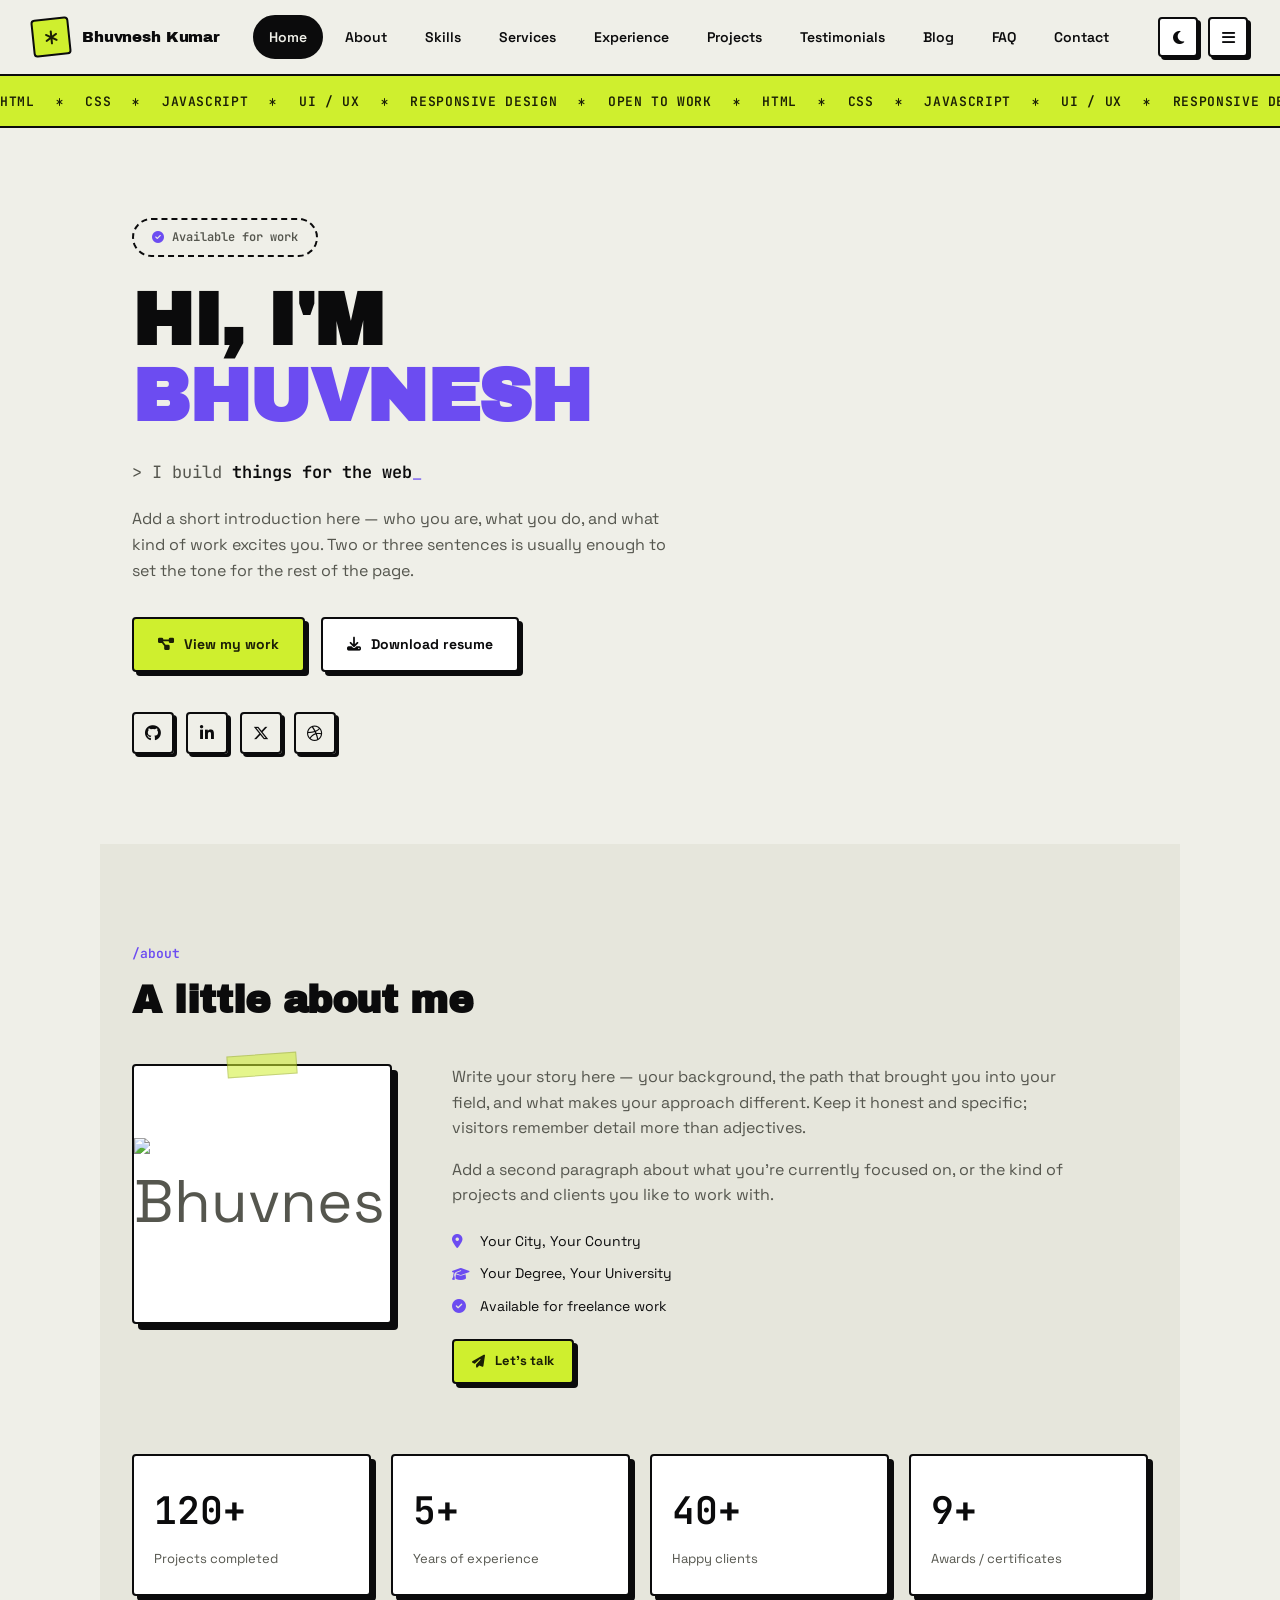
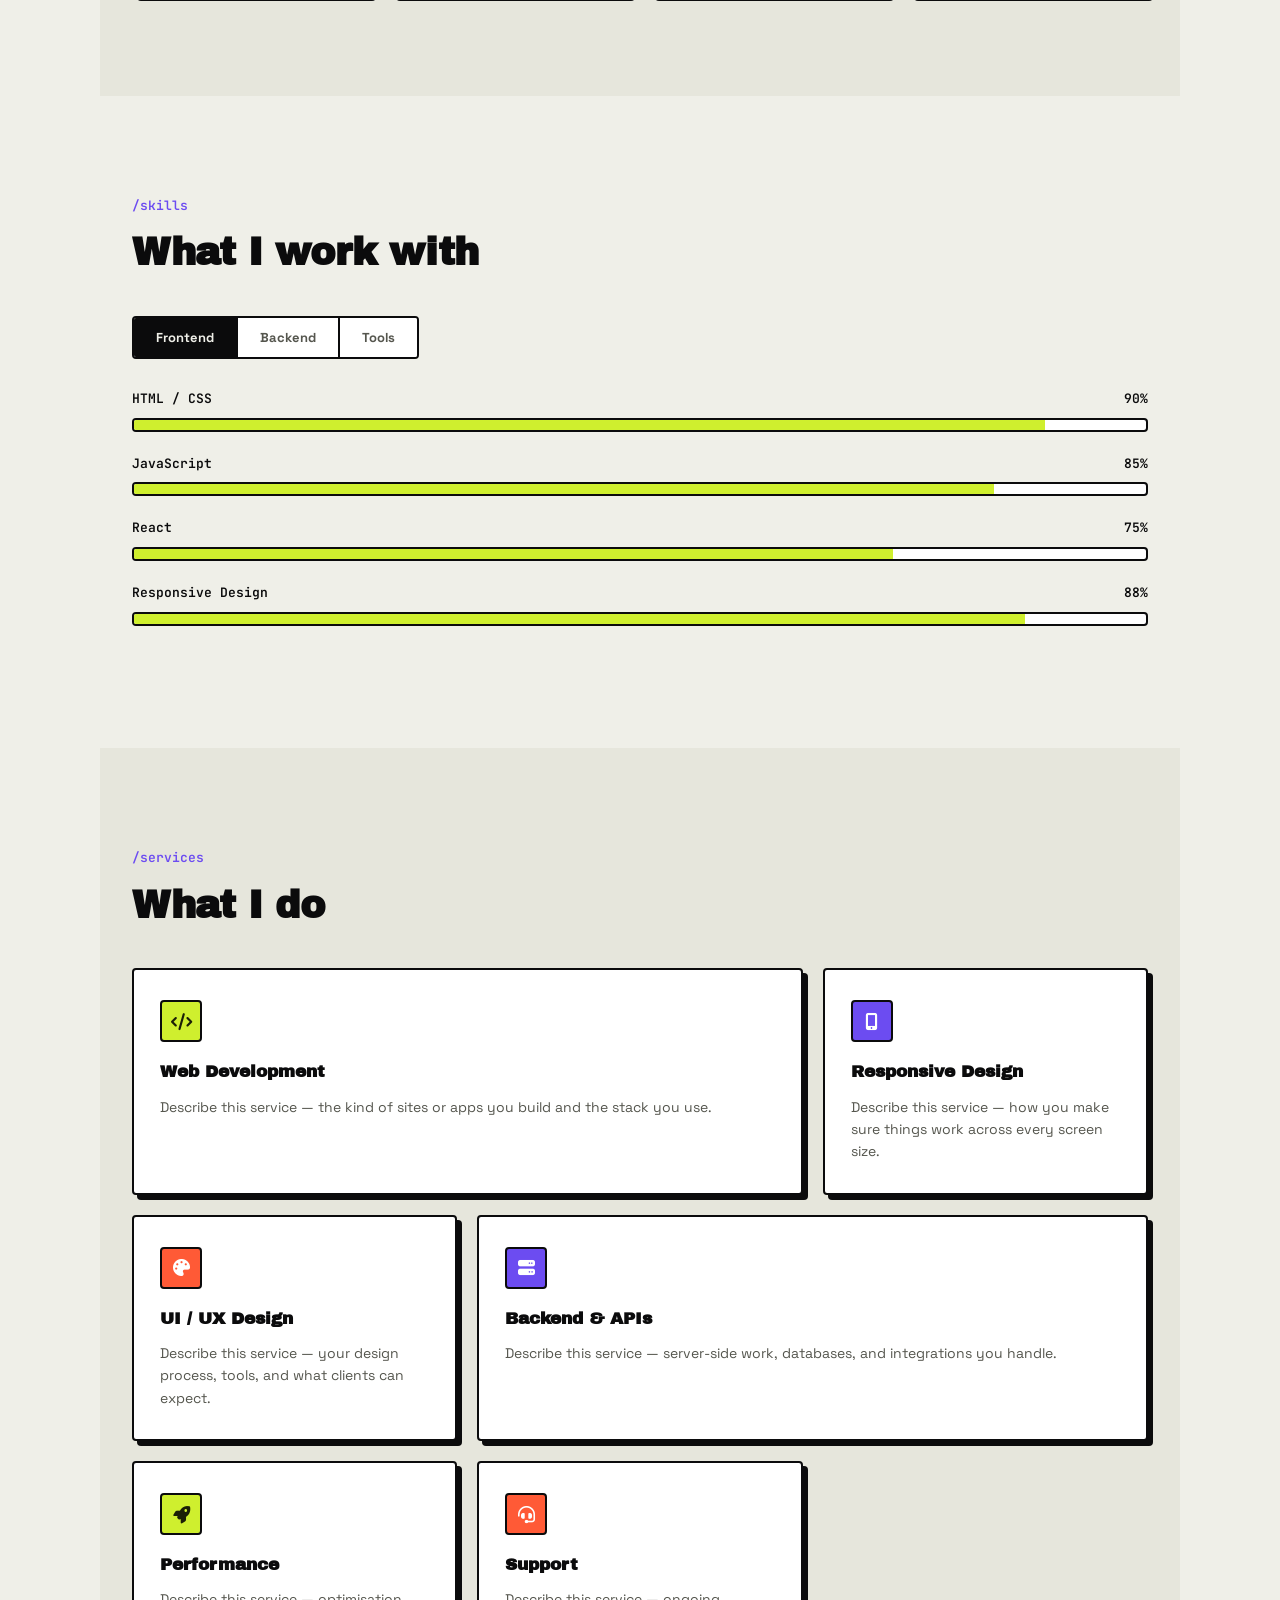
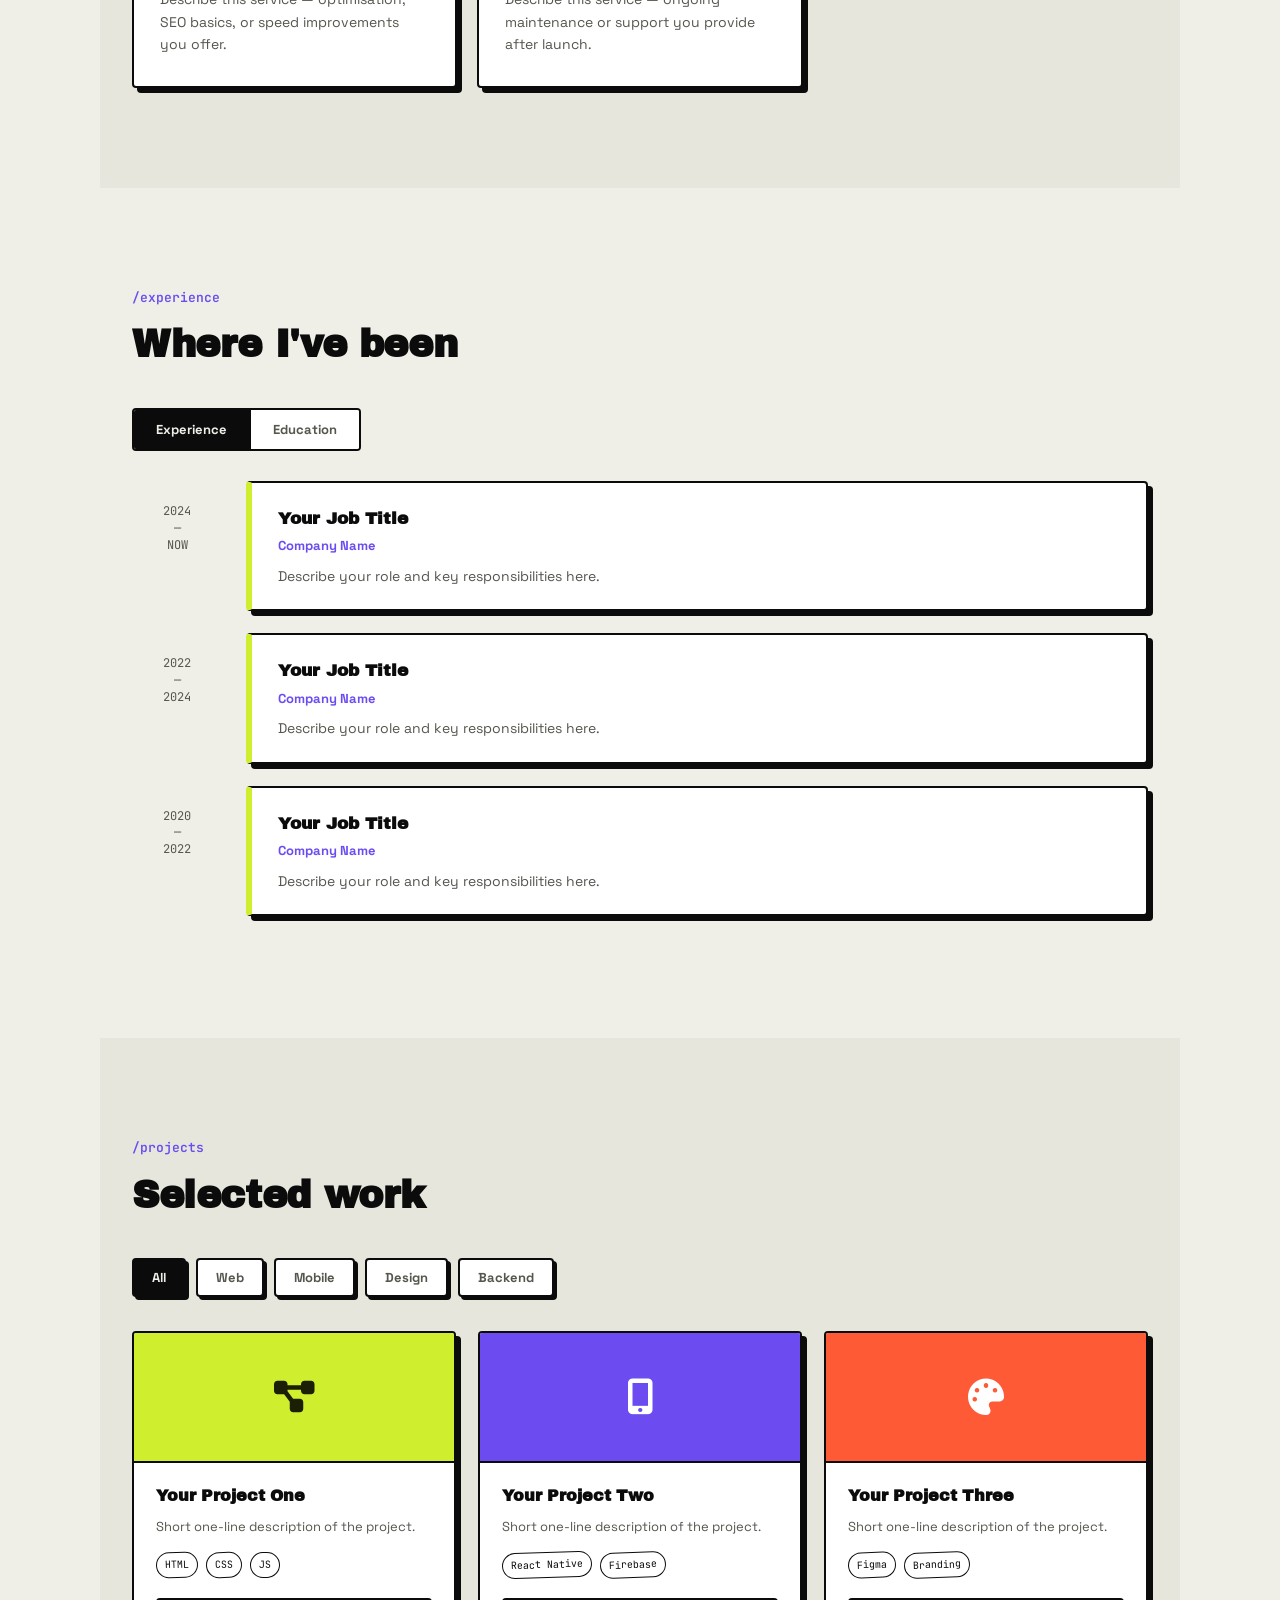
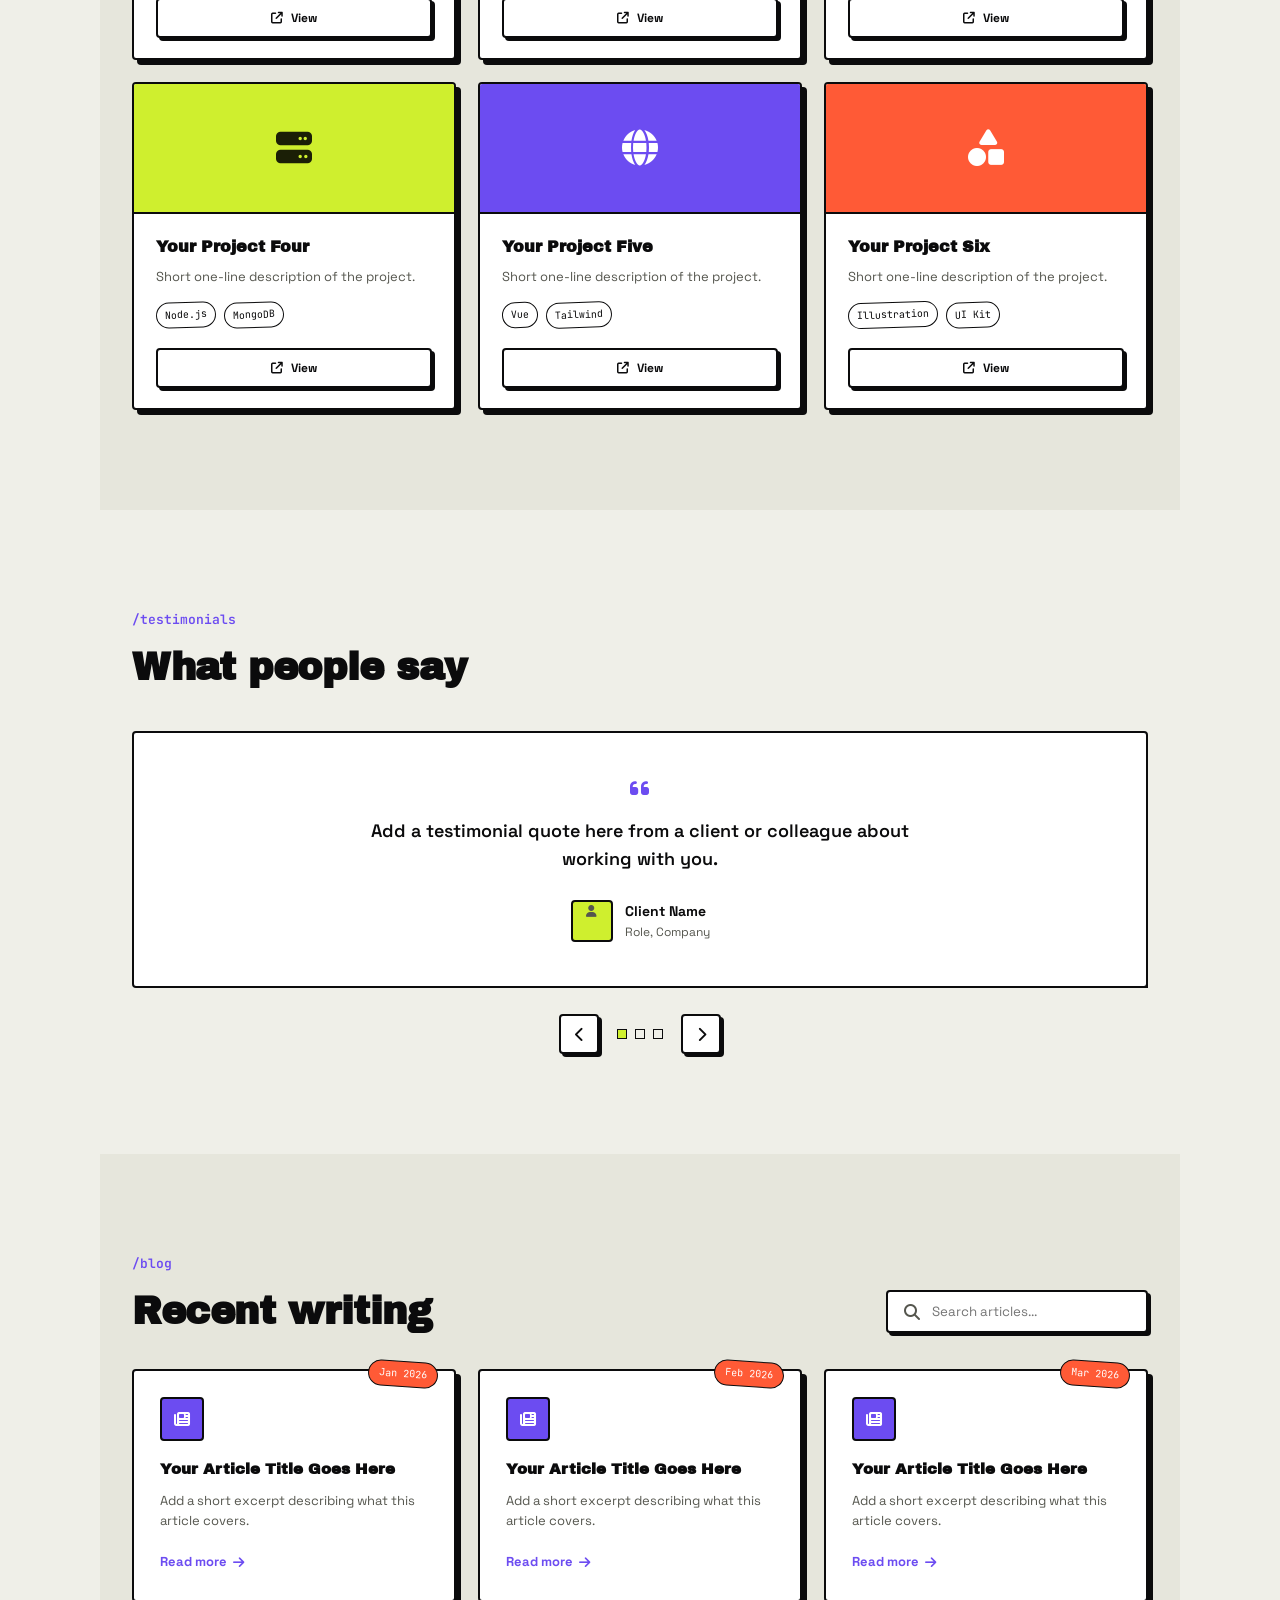
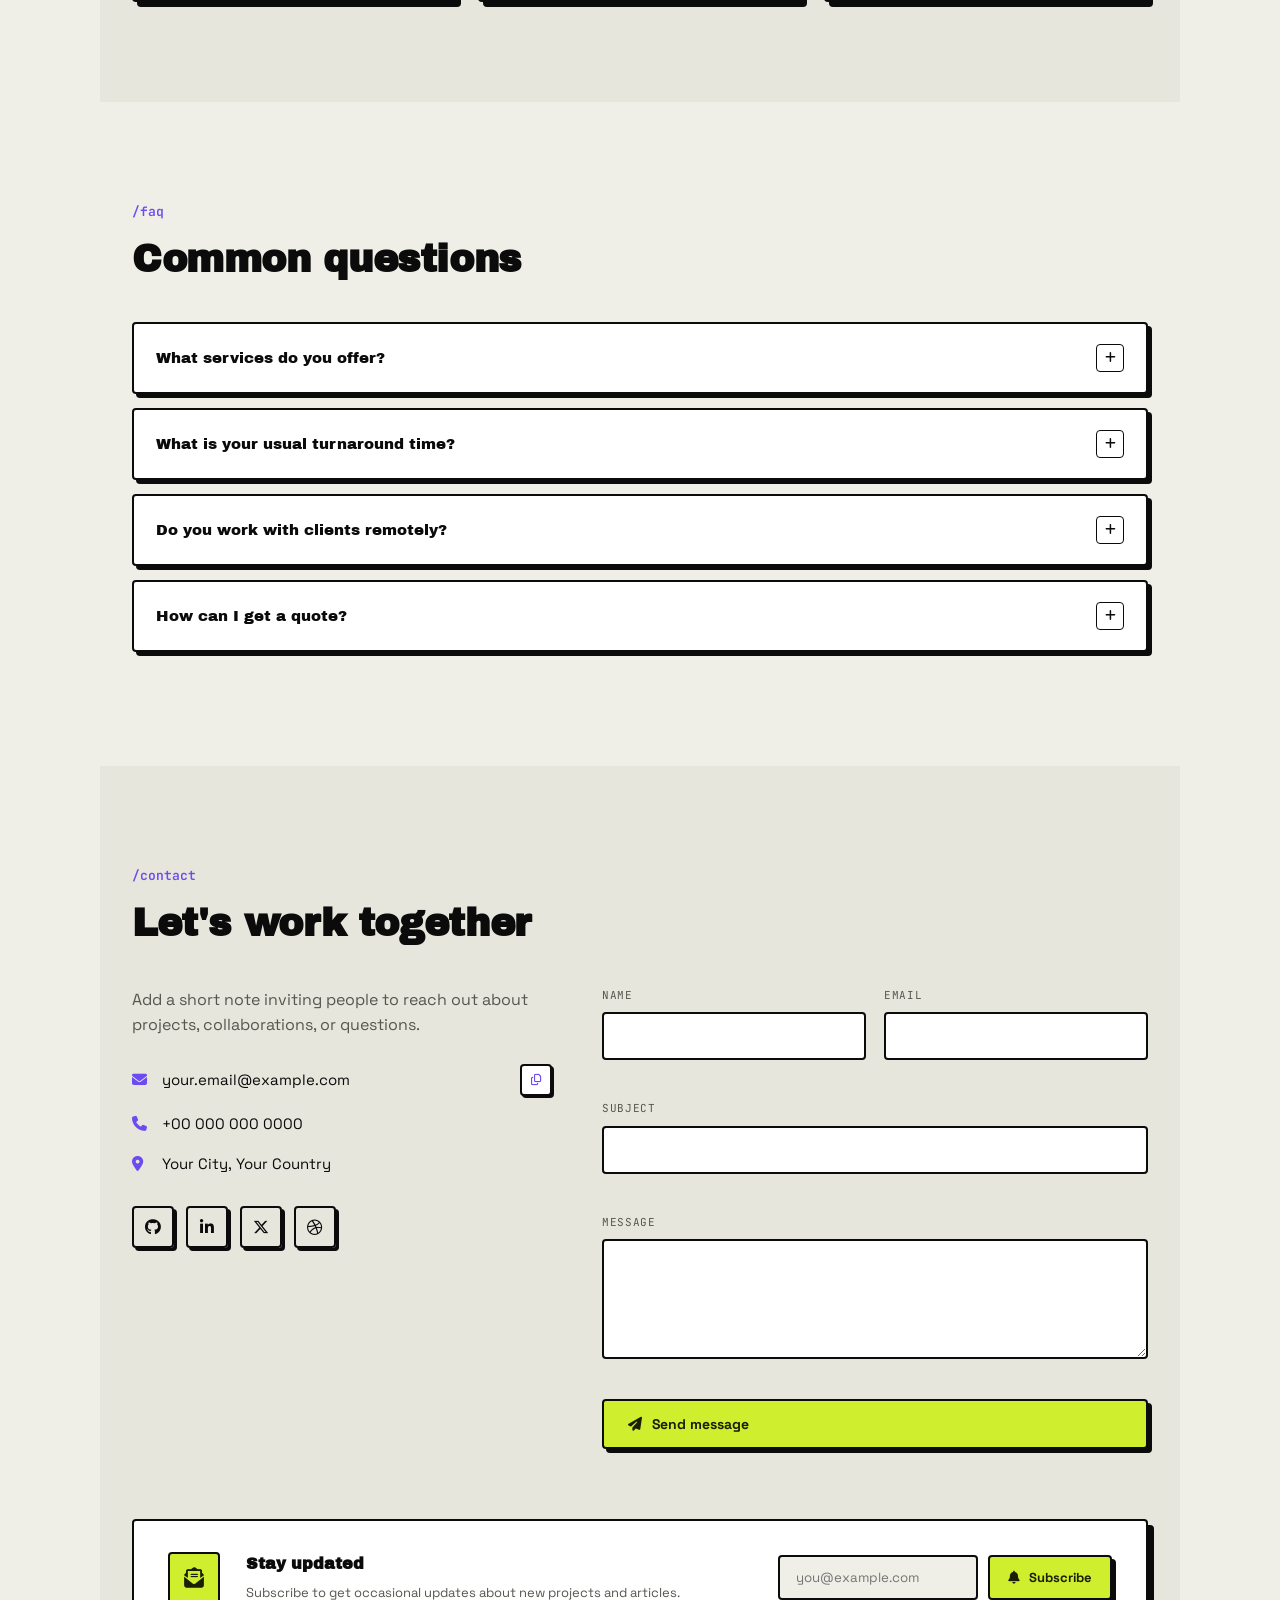
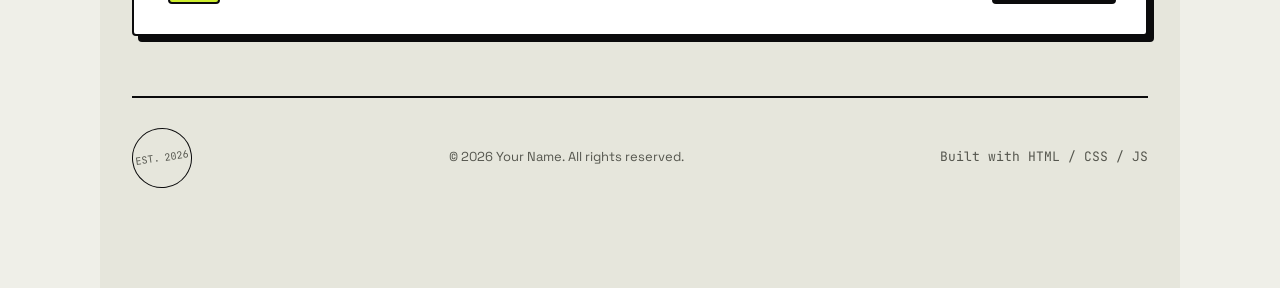
==== commit a76e9138: "Update index.html" ====
--- a/index.html
+++ b/index.html
@@ -20,7 +20,7 @@
 
 <!-- Icons -->
 <link rel="stylesheet" href="https://cdnjs.cloudflare.com/ajax/libs/font-awesome/6.5.1/css/all.min.css">
-<link rel="icon" href="favicon.ico">to 
+<link rel="icon" href="favicon.ico">
 <link rel="stylesheet" href="style.css">
 </head>
 <body>
@@ -29,7 +29,7 @@
 <div class="preloader" id="preloader" aria-hidden="true">
   <div class="preloader-count mono" id="preloaderCount">00</div>
   <div class="preloader-bar"><span></span></div>
-  <div class="preloader-label mono">OADING PORTFOLIO</div>
+  <div class="preloader-label mono">LOADING PORTFOLIO</div>
 </div>
 
 <!-- ===== Scroll progress ===== -->
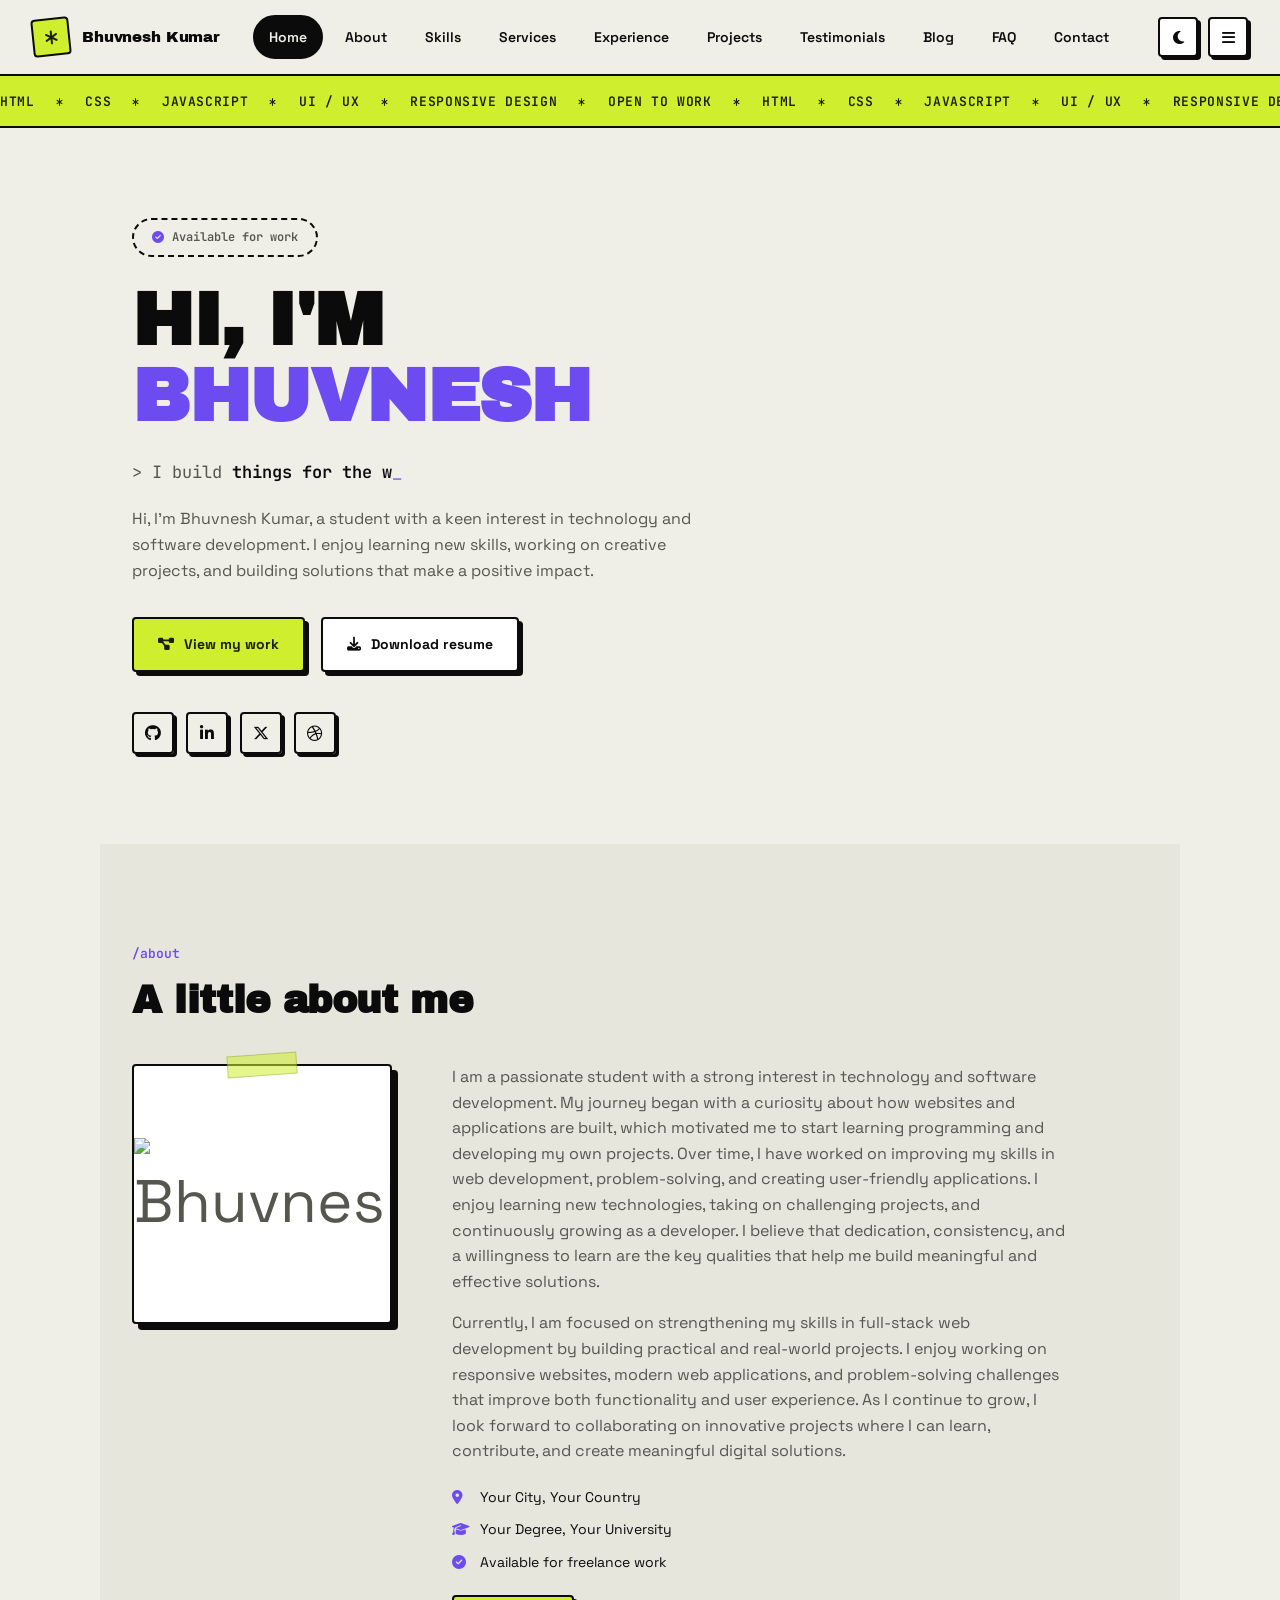
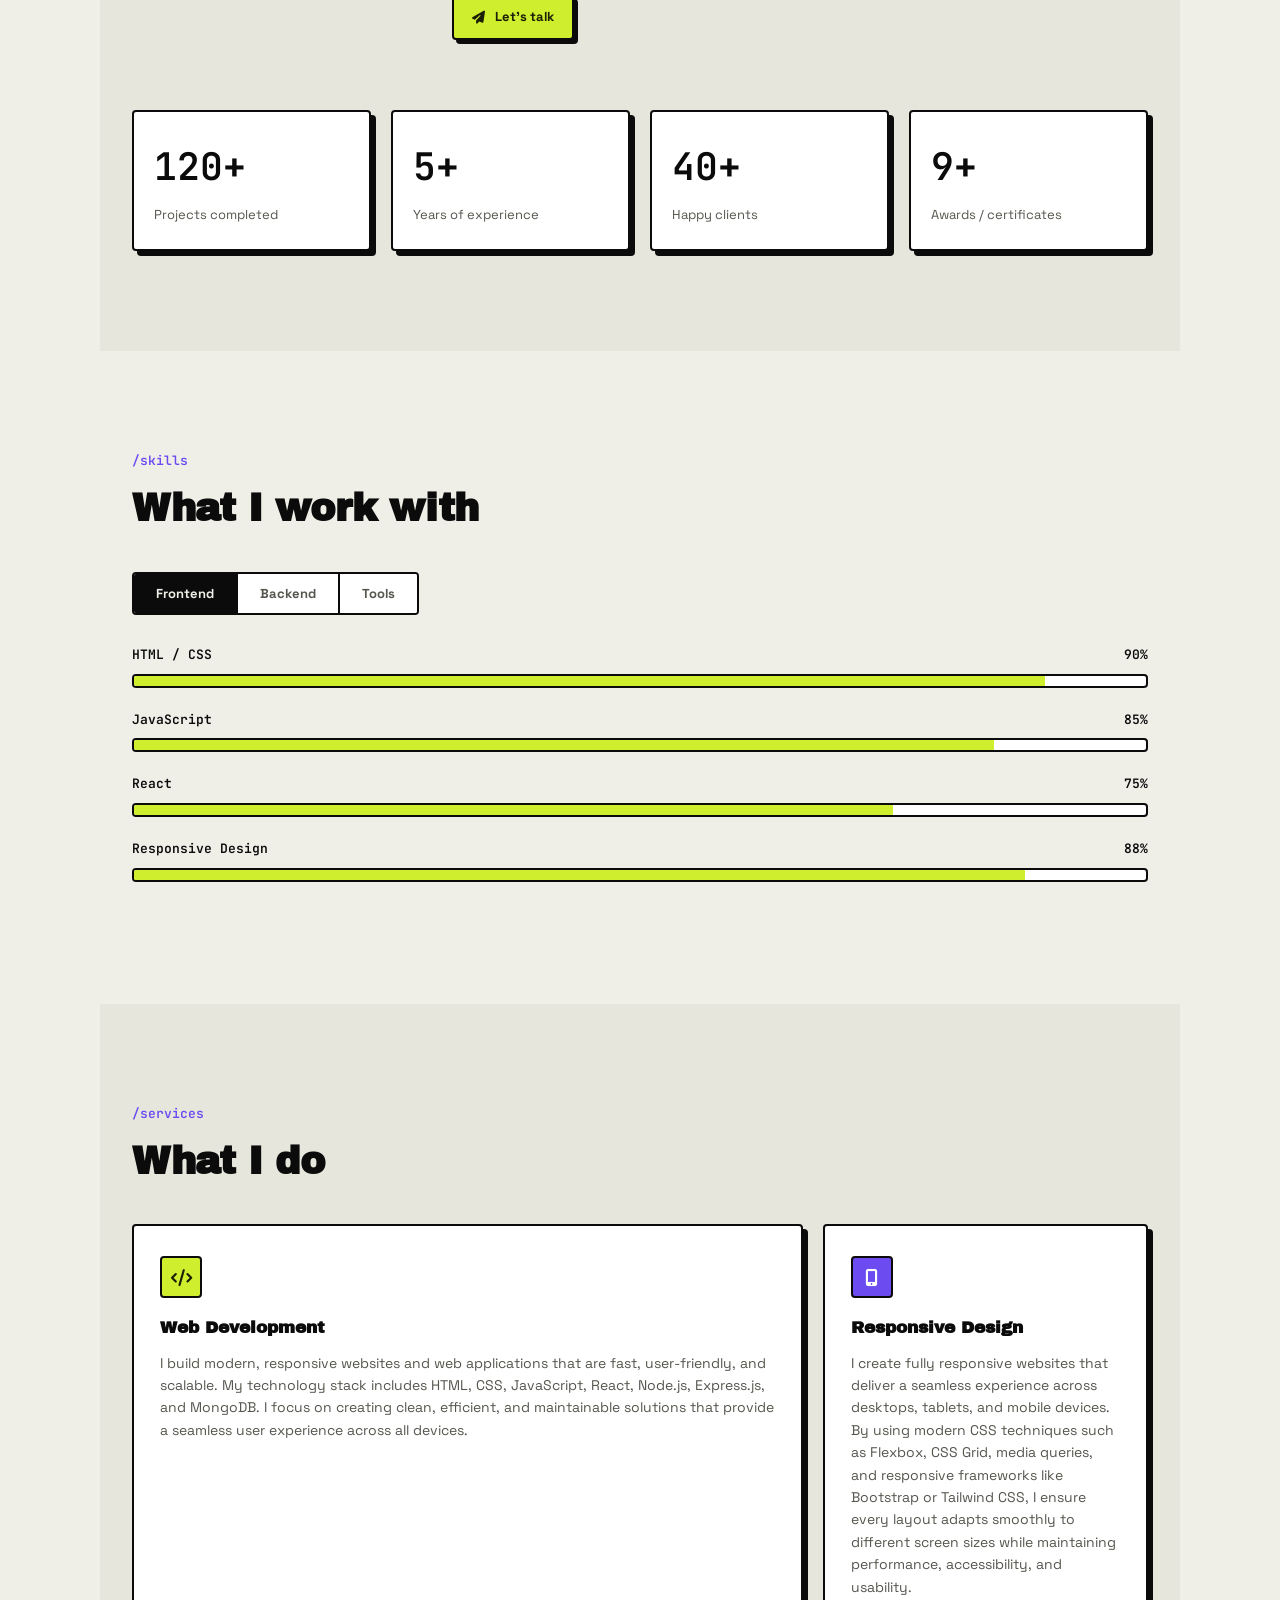
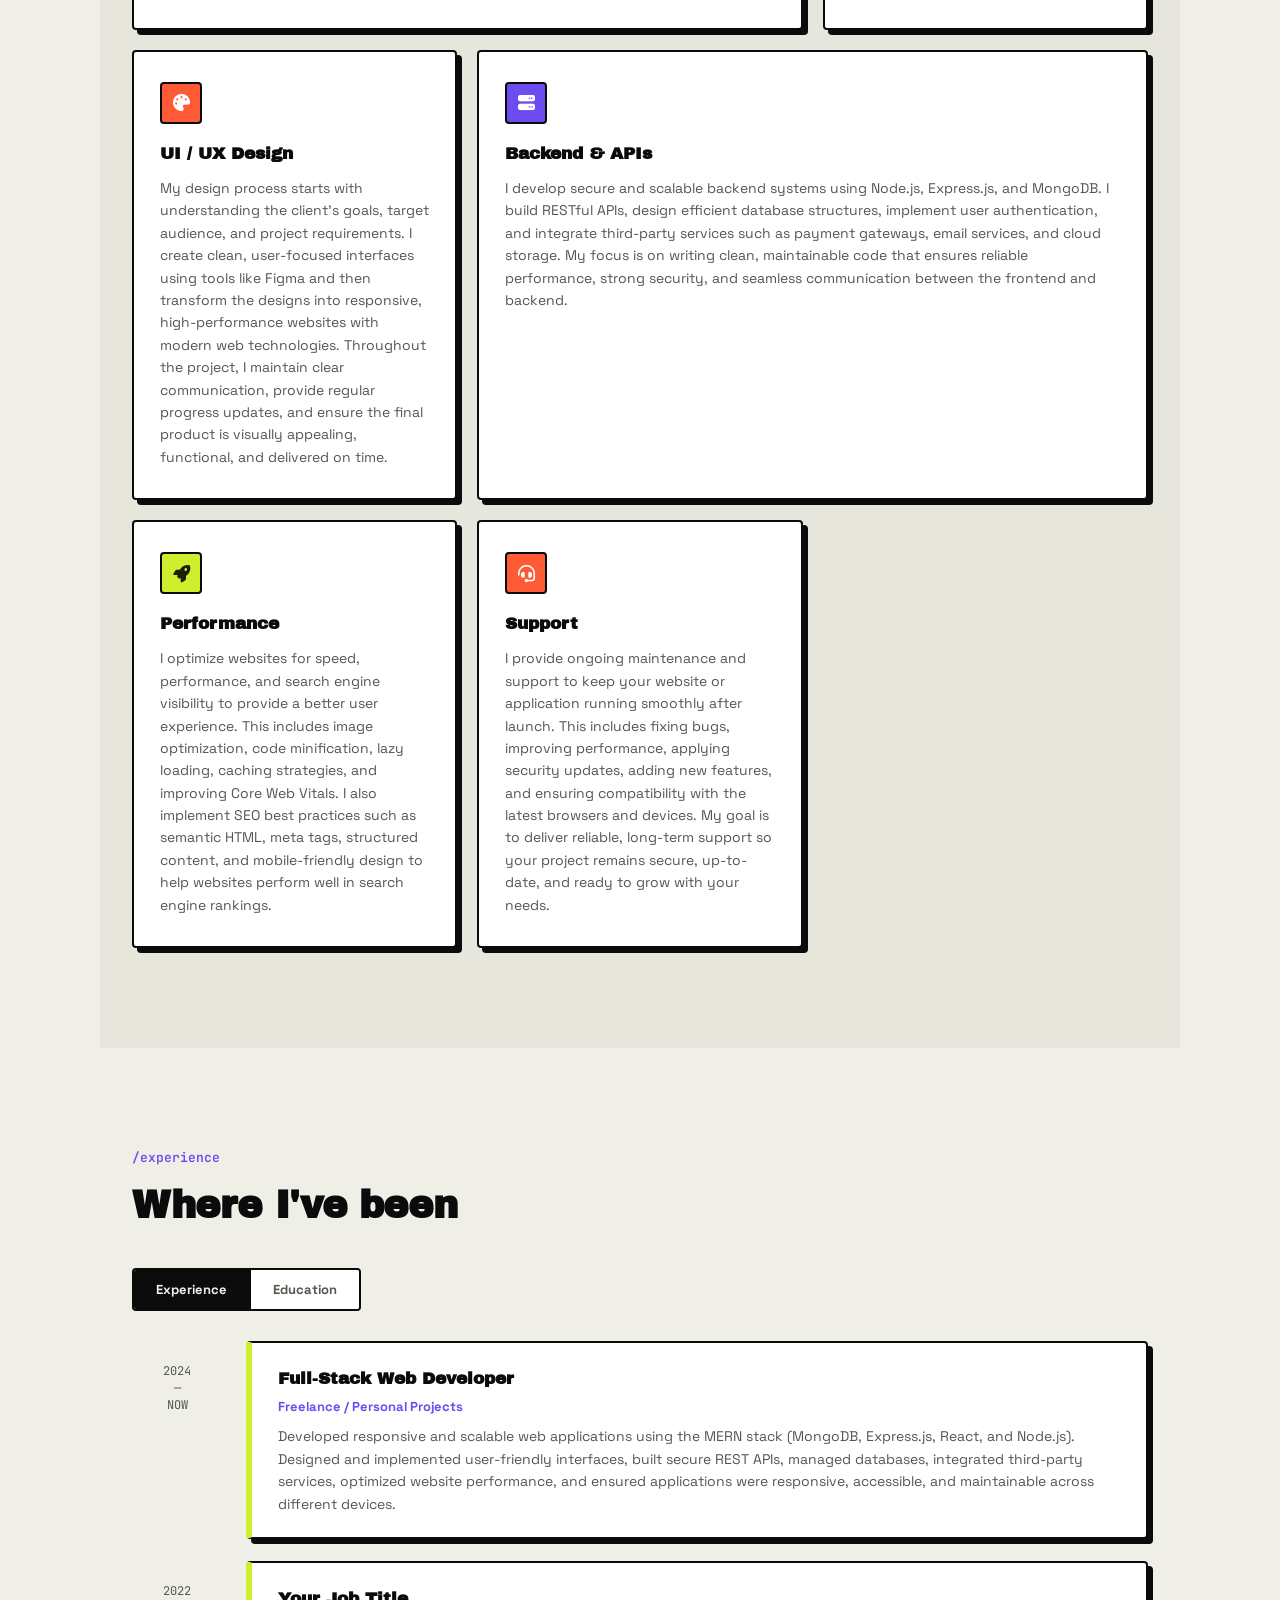
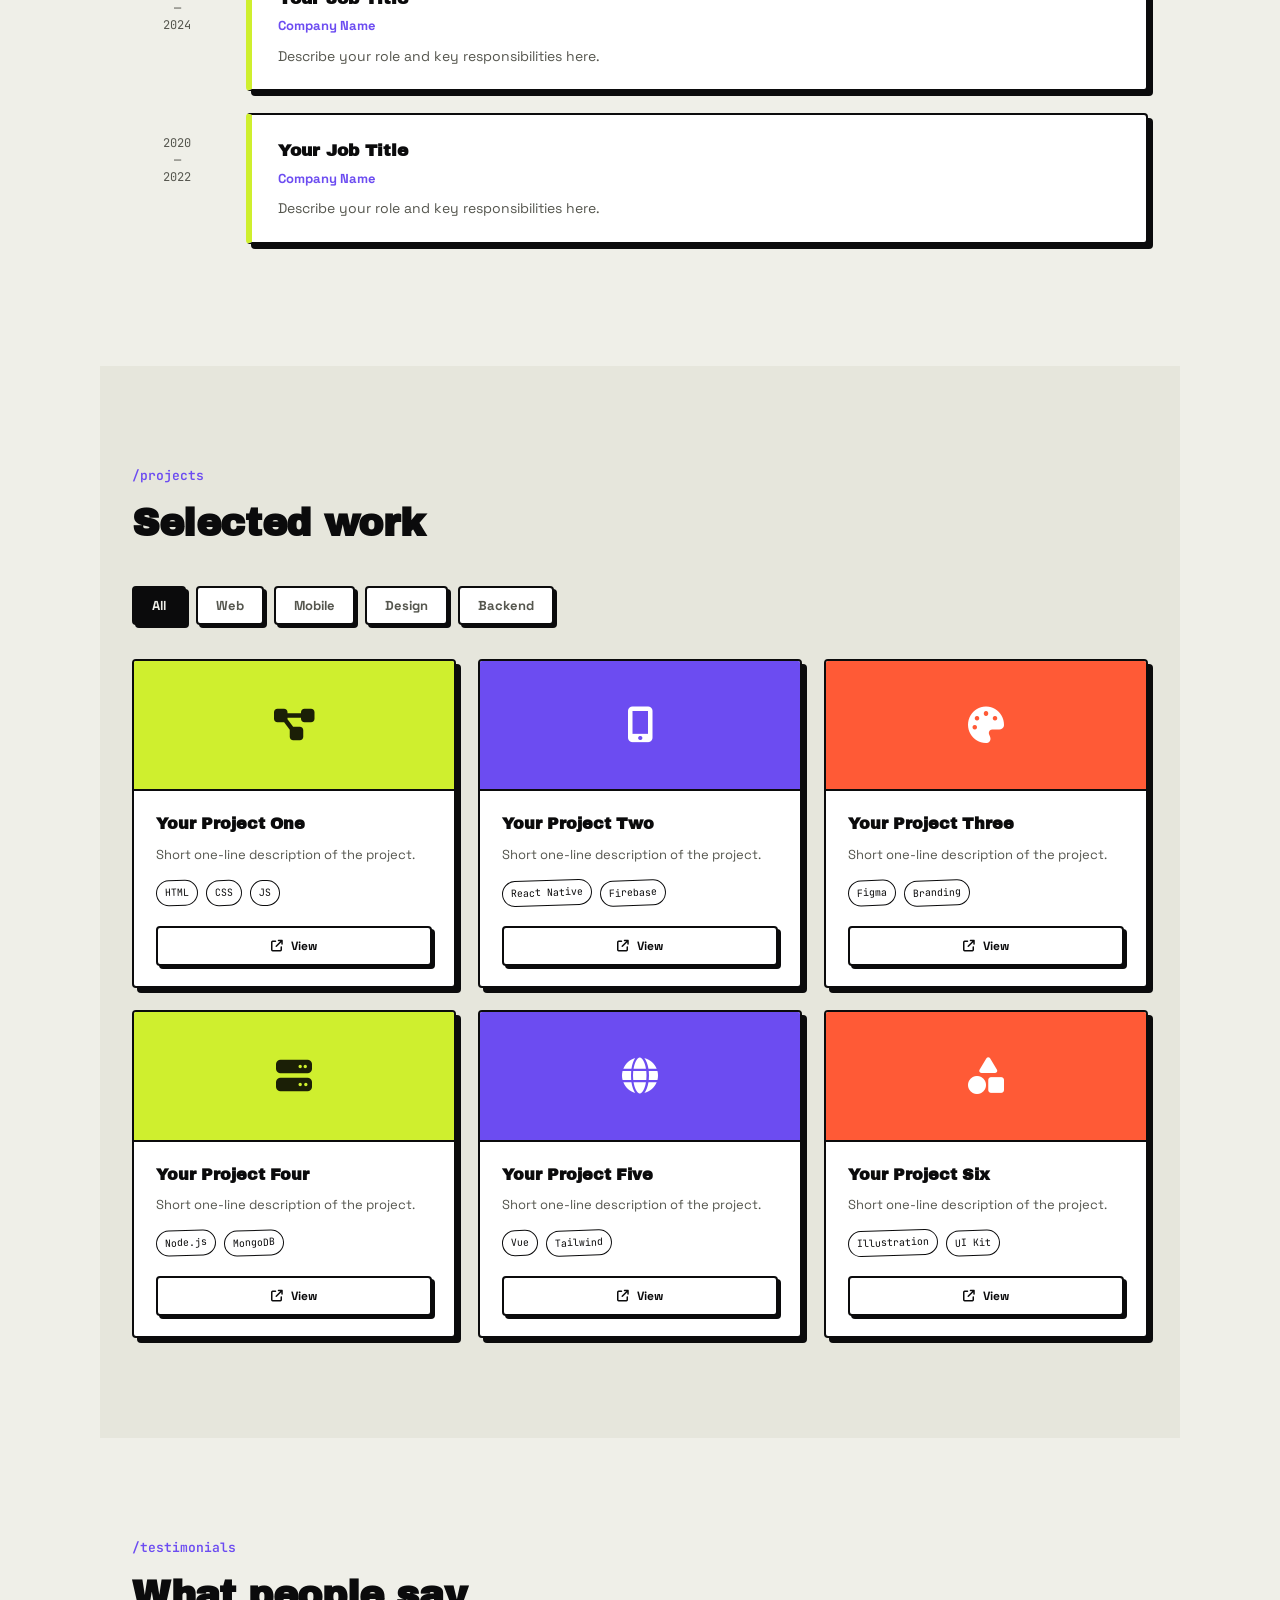
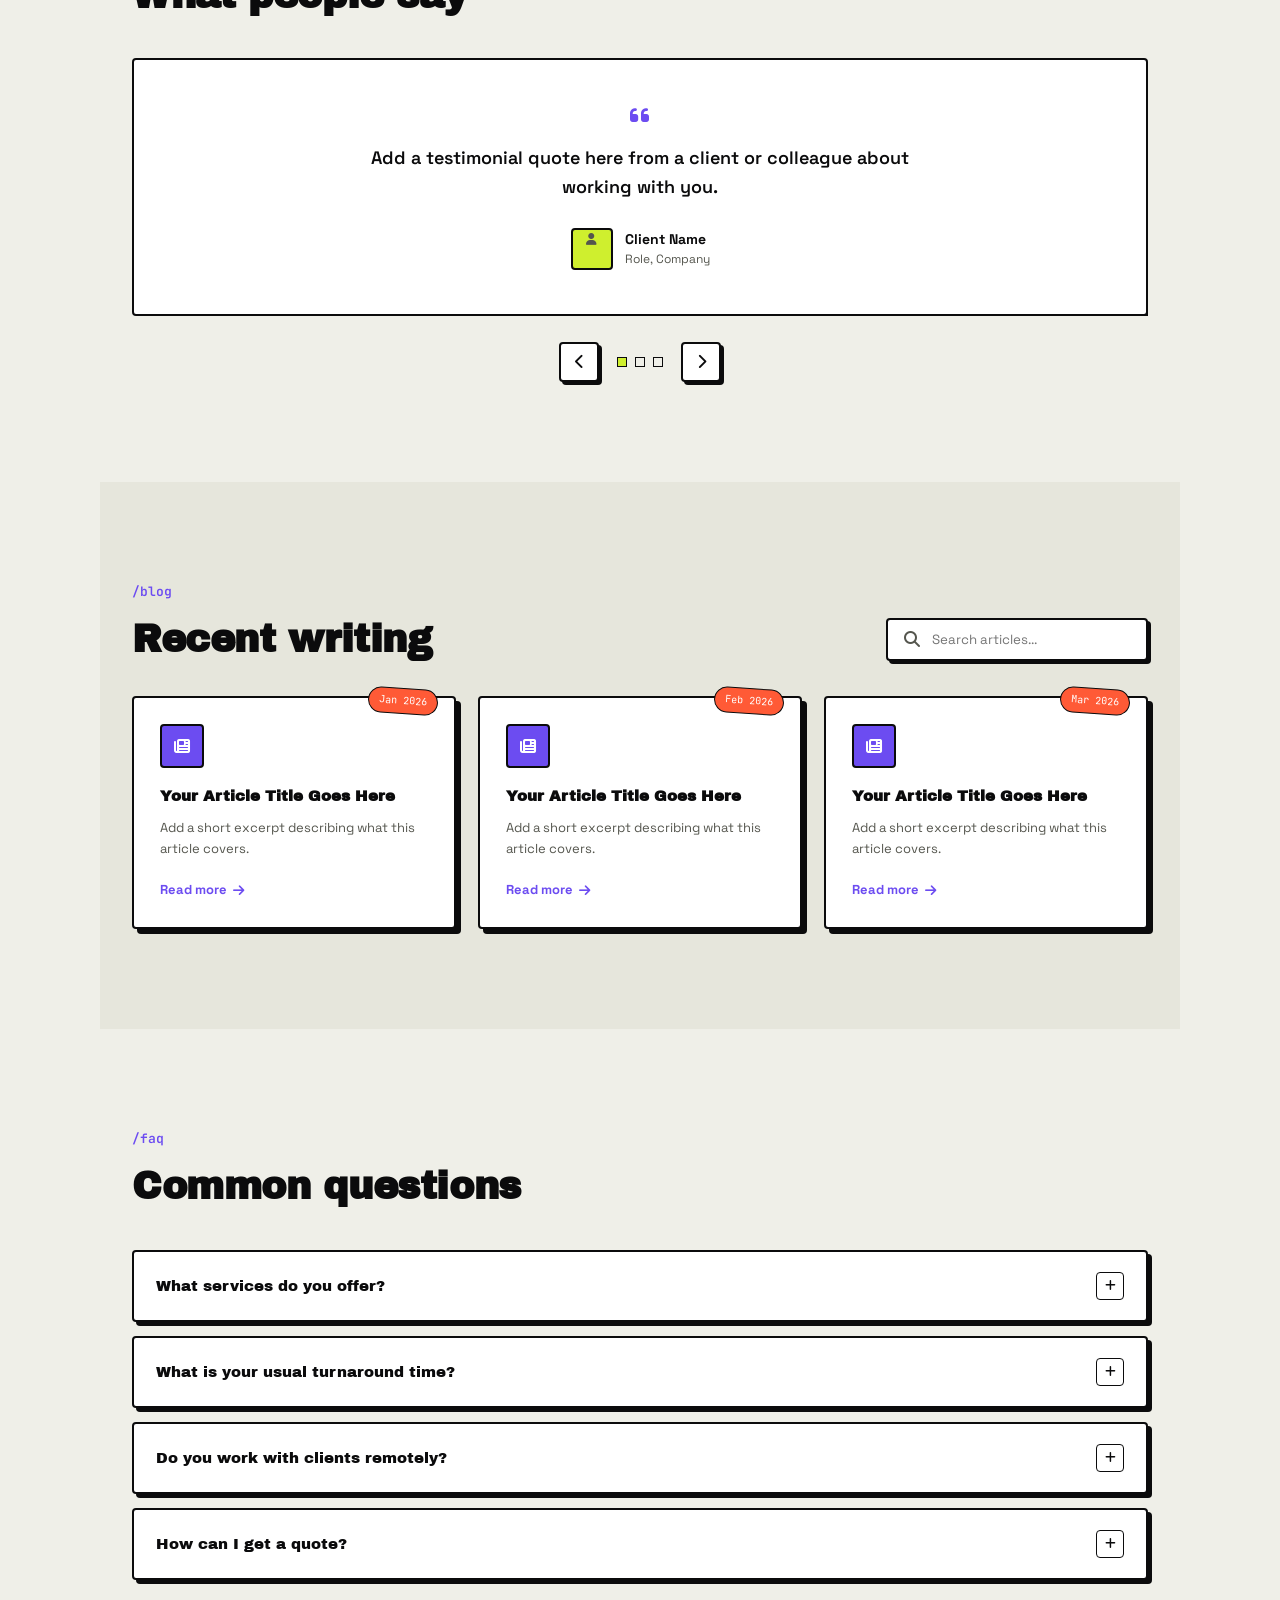
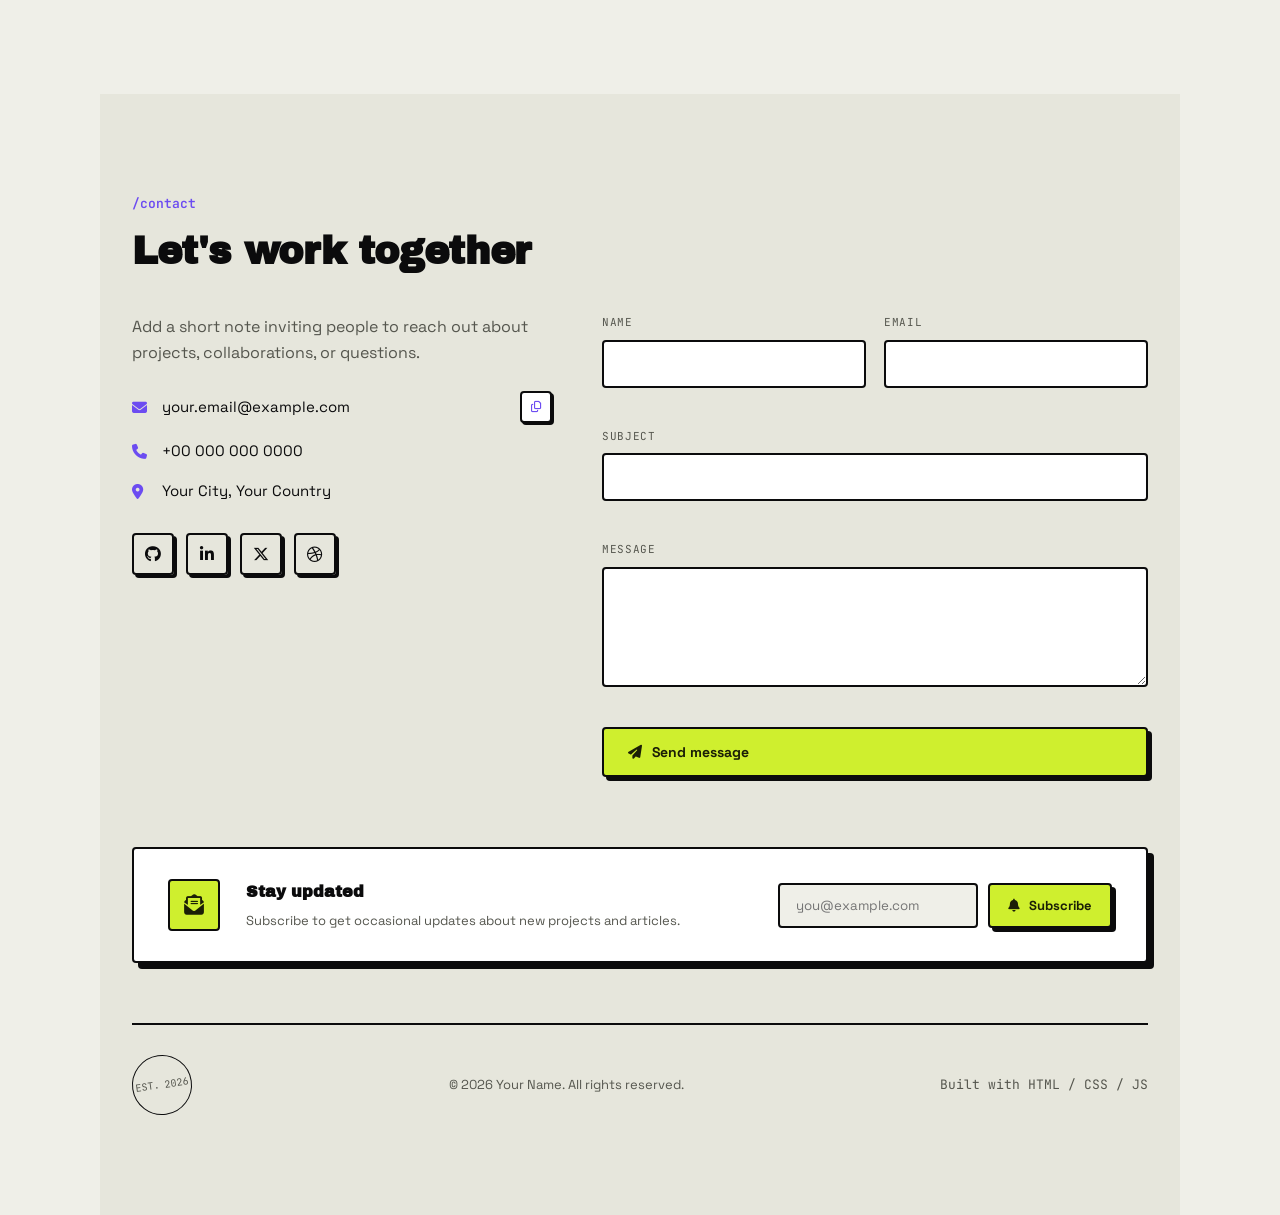
==== commit 116a5b90: "Update index.html" ====
--- a/index.html
+++ b/index.html
@@ -118,9 +118,7 @@
     <p class="hero-role mono reveal">&gt; I build <span id="typedRole">things for the web</span><span class="cursor">_</span></p>
 
     <p class="hero-text reveal">
-      Add a short introduction here — who you are, what you do, and what kind of work
-      excites you. Two or three sentences is usually enough to set the tone for the
-      rest of the page.
+      Hi, I'm Bhuvnesh Kumar, a student with a keen interest in technology and software development. I enjoy learning new skills, working on creative projects, and building solutions that make a positive impact.
     </p>
 
     <div class="hero-actions reveal">
@@ -151,13 +149,12 @@
 
       <div class="about-copy reveal">
         <p>
-          Write your story here — your background, the path that brought you into your
-          field, and what makes your approach different. Keep it honest and specific;
-          visitors remember detail more than adjectives.
+        I am a passionate student with a strong interest in technology and software development. My journey began with a curiosity about how websites and applications are built, which motivated me to start learning programming and developing my own projects.
+
+Over time, I have worked on improving my skills in web development, problem-solving, and creating user-friendly applications. I enjoy learning new technologies, taking on challenging projects, and continuously growing as a developer. I believe that dedication, consistency, and a willingness to learn are the key qualities that help me build meaningful and effective solutions.
         </p>
         <p>
-          Add a second paragraph about what you're currently focused on, or the kind of
-          projects and clients you like to work with.
+          Currently, I am focused on strengthening my skills in full-stack web development by building practical and real-world projects. I enjoy working on responsive websites, modern web applications, and problem-solving challenges that improve both functionality and user experience. As I continue to grow, I look forward to collaborating on innovative projects where I can learn, contribute, and create meaningful digital solutions.
         </p>
 
         <ul class="about-facts">
@@ -232,32 +229,32 @@
       <div class="service-card bento-wide reveal">
         <span class="service-chip chip-volt"><i class="fa-solid fa-code"></i></span>
         <h3>Web Development</h3>
-        <p>Describe this service — the kind of sites or apps you build and the stack you use.</p>
+        <p>I build modern, responsive websites and web applications that are fast, user-friendly, and scalable. My technology stack includes HTML, CSS, JavaScript, React, Node.js, Express.js, and MongoDB. I focus on creating clean, efficient, and maintainable solutions that provide a seamless user experience across all devices.</p>
       </div>
       <div class="service-card reveal">
         <span class="service-chip chip-violet"><i class="fa-solid fa-mobile-screen-button"></i></span>
         <h3>Responsive Design</h3>
-        <p>Describe this service — how you make sure things work across every screen size.</p>
+        <p>I create fully responsive websites that deliver a seamless experience across desktops, tablets, and mobile devices. By using modern CSS techniques such as Flexbox, CSS Grid, media queries, and responsive frameworks like Bootstrap or Tailwind CSS, I ensure every layout adapts smoothly to different screen sizes while maintaining performance, accessibility, and usability.</p>
       </div>
       <div class="service-card reveal">
         <span class="service-chip chip-coral"><i class="fa-solid fa-palette"></i></span>
         <h3>UI / UX Design</h3>
-        <p>Describe this service — your design process, tools, and what clients can expect.</p>
+        <p>My design process starts with understanding the client's goals, target audience, and project requirements. I create clean, user-focused interfaces using tools like Figma and then transform the designs into responsive, high-performance websites with modern web technologies. Throughout the project, I maintain clear communication, provide regular progress updates, and ensure the final product is visually appealing, functional, and delivered on time.</p>
       </div>
       <div class="service-card bento-wide reveal">
         <span class="service-chip chip-violet"><i class="fa-solid fa-server"></i></span>
         <h3>Backend &amp; APIs</h3>
-        <p>Describe this service — server-side work, databases, and integrations you handle.</p>
+        <p>I develop secure and scalable backend systems using Node.js, Express.js, and MongoDB. I build RESTful APIs, design efficient database structures, implement user authentication, and integrate third-party services such as payment gateways, email services, and cloud storage. My focus is on writing clean, maintainable code that ensures reliable performance, strong security, and seamless communication between the frontend and backend.</p>
       </div>
       <div class="service-card reveal">
         <span class="service-chip chip-volt"><i class="fa-solid fa-rocket"></i></span>
         <h3>Performance</h3>
-        <p>Describe this service — optimisation, SEO basics, or speed improvements you offer.</p>
+        <p>I optimize websites for speed, performance, and search engine visibility to provide a better user experience. This includes image optimization, code minification, lazy loading, caching strategies, and improving Core Web Vitals. I also implement SEO best practices such as semantic HTML, meta tags, structured content, and mobile-friendly design to help websites perform well in search engine rankings.</p>
       </div>
       <div class="service-card reveal">
         <span class="service-chip chip-coral"><i class="fa-solid fa-headset"></i></span>
         <h3>Support</h3>
-        <p>Describe this service — ongoing maintenance or support you provide after launch.</p>
+        <p>I provide ongoing maintenance and support to keep your website or application running smoothly after launch. This includes fixing bugs, improving performance, applying security updates, adding new features, and ensuring compatibility with the latest browsers and devices. My goal is to deliver reliable, long-term support so your project remains secure, up-to-date, and ready to grow with your needs.</p>
       </div>
     </div>
   </section>
@@ -278,9 +275,9 @@
           <li>
             <span class="step-year mono">2024<br>—<br>NOW</span>
             <div class="step-box">
-              <h3>Your Job Title</h3>
-              <p class="step-org">Company Name</p>
-              <p>Describe your role and key responsibilities here.</p>
+              <h3>Full-Stack Web Developer</h3>
+              <p class="step-org">Freelance / Personal Projects</p>
+              <p>Developed responsive and scalable web applications using the MERN stack (MongoDB, Express.js, React, and Node.js). Designed and implemented user-friendly interfaces, built secure REST APIs, managed databases, integrated third-party services, optimized website performance, and ensured applications were responsive, accessible, and maintainable across different devices.</p>
             </div>
           </li>
           <li>
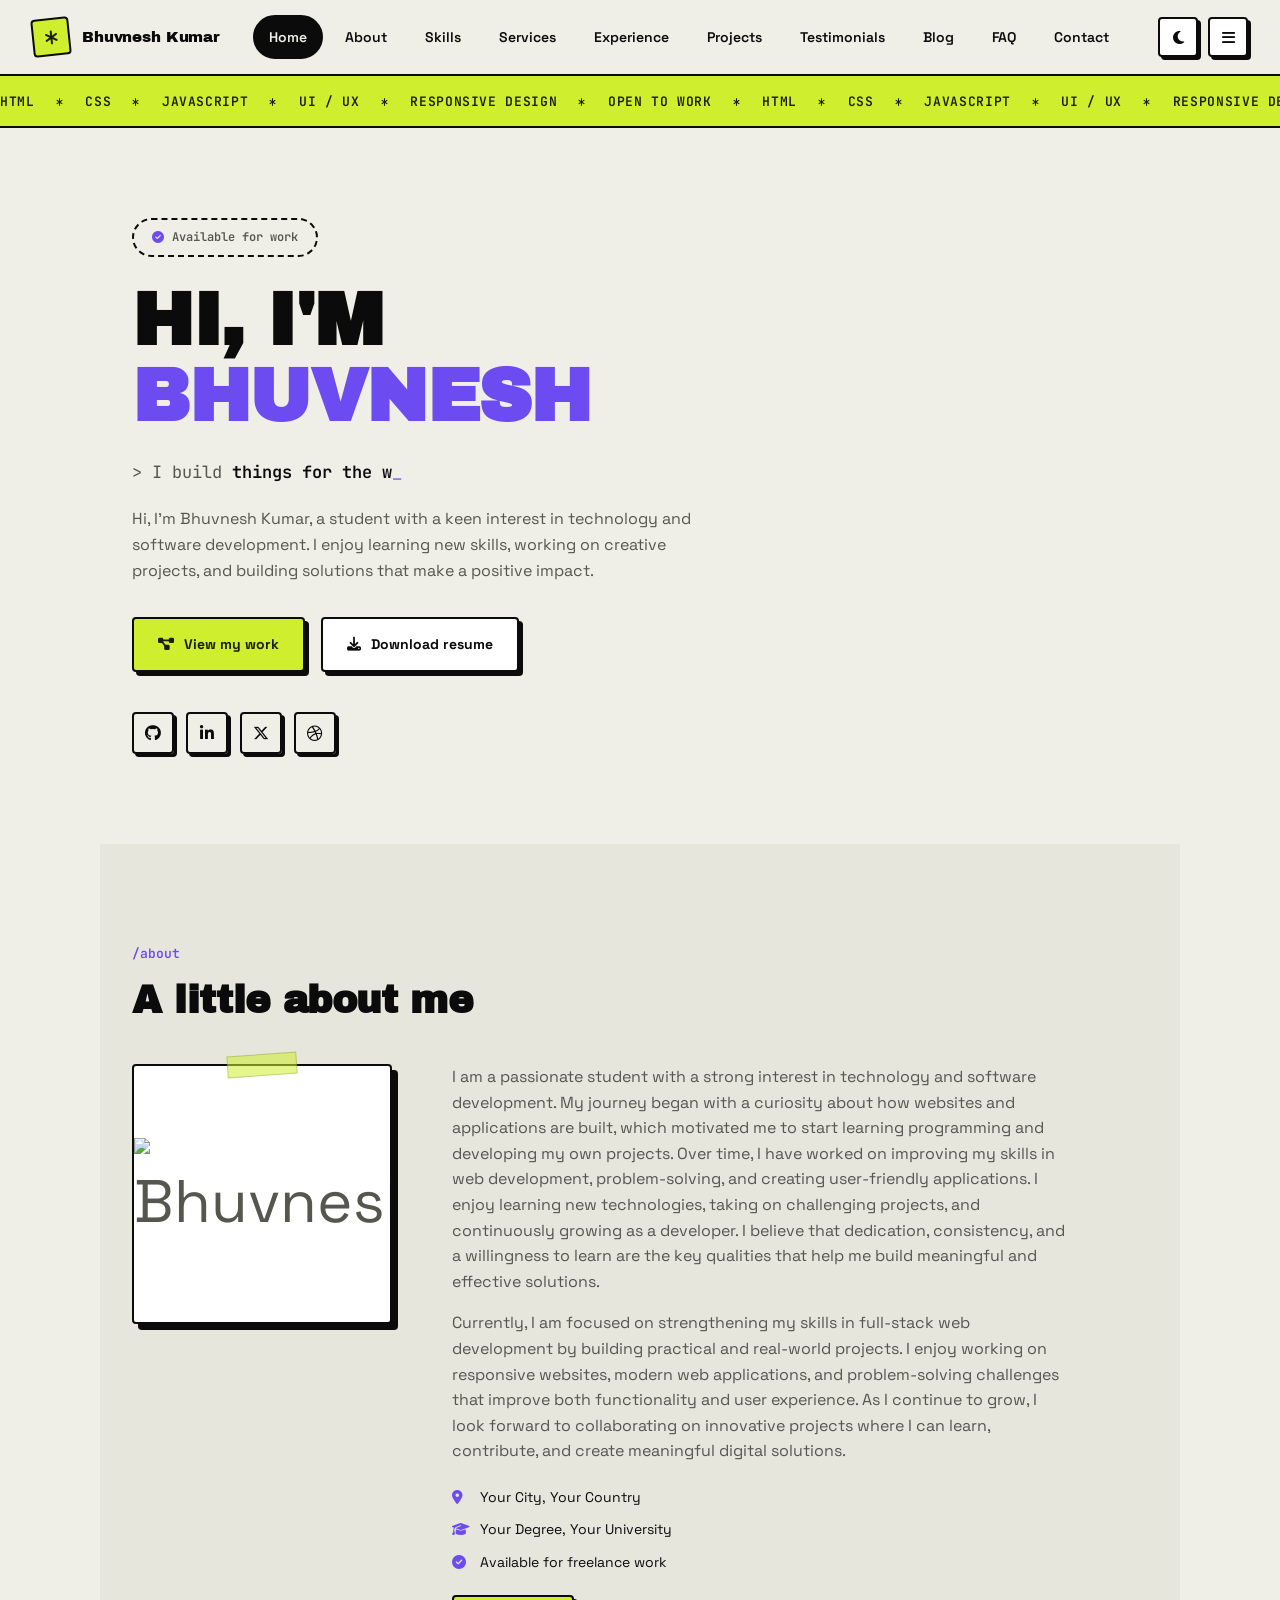
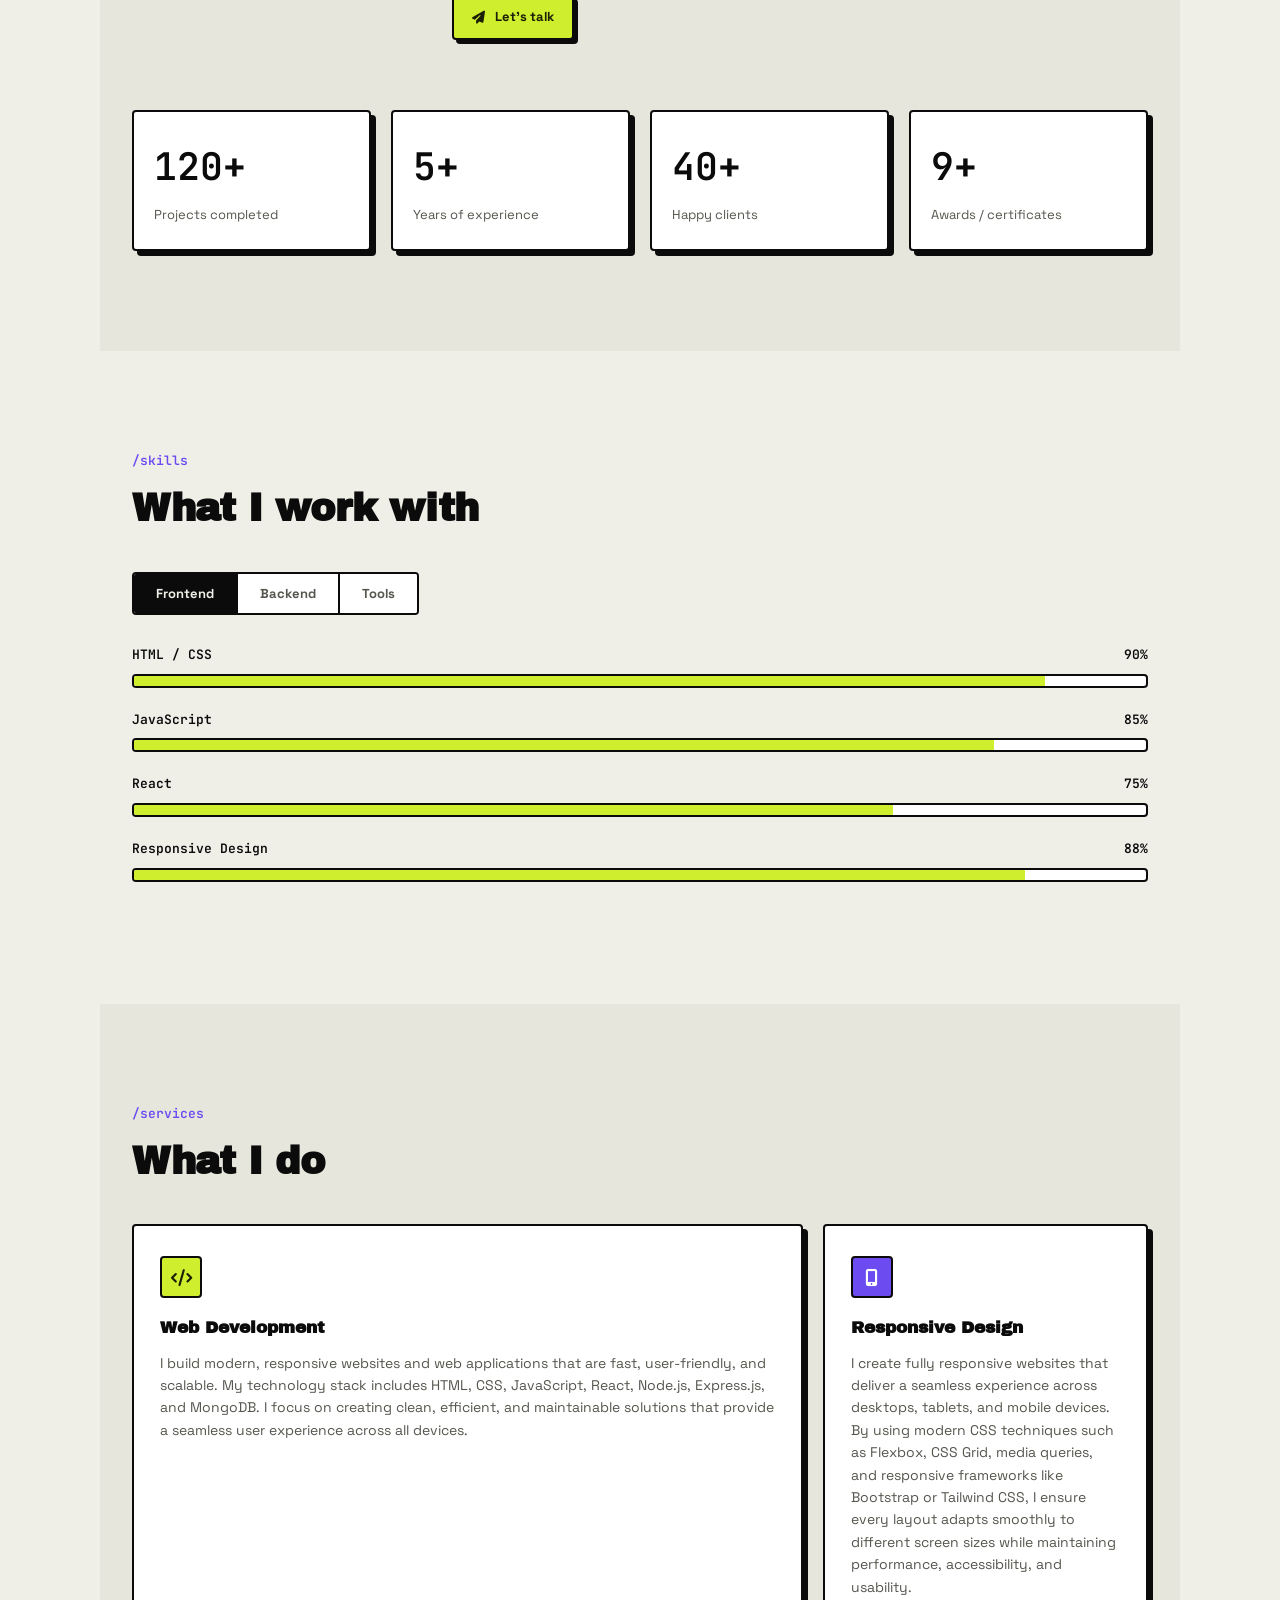
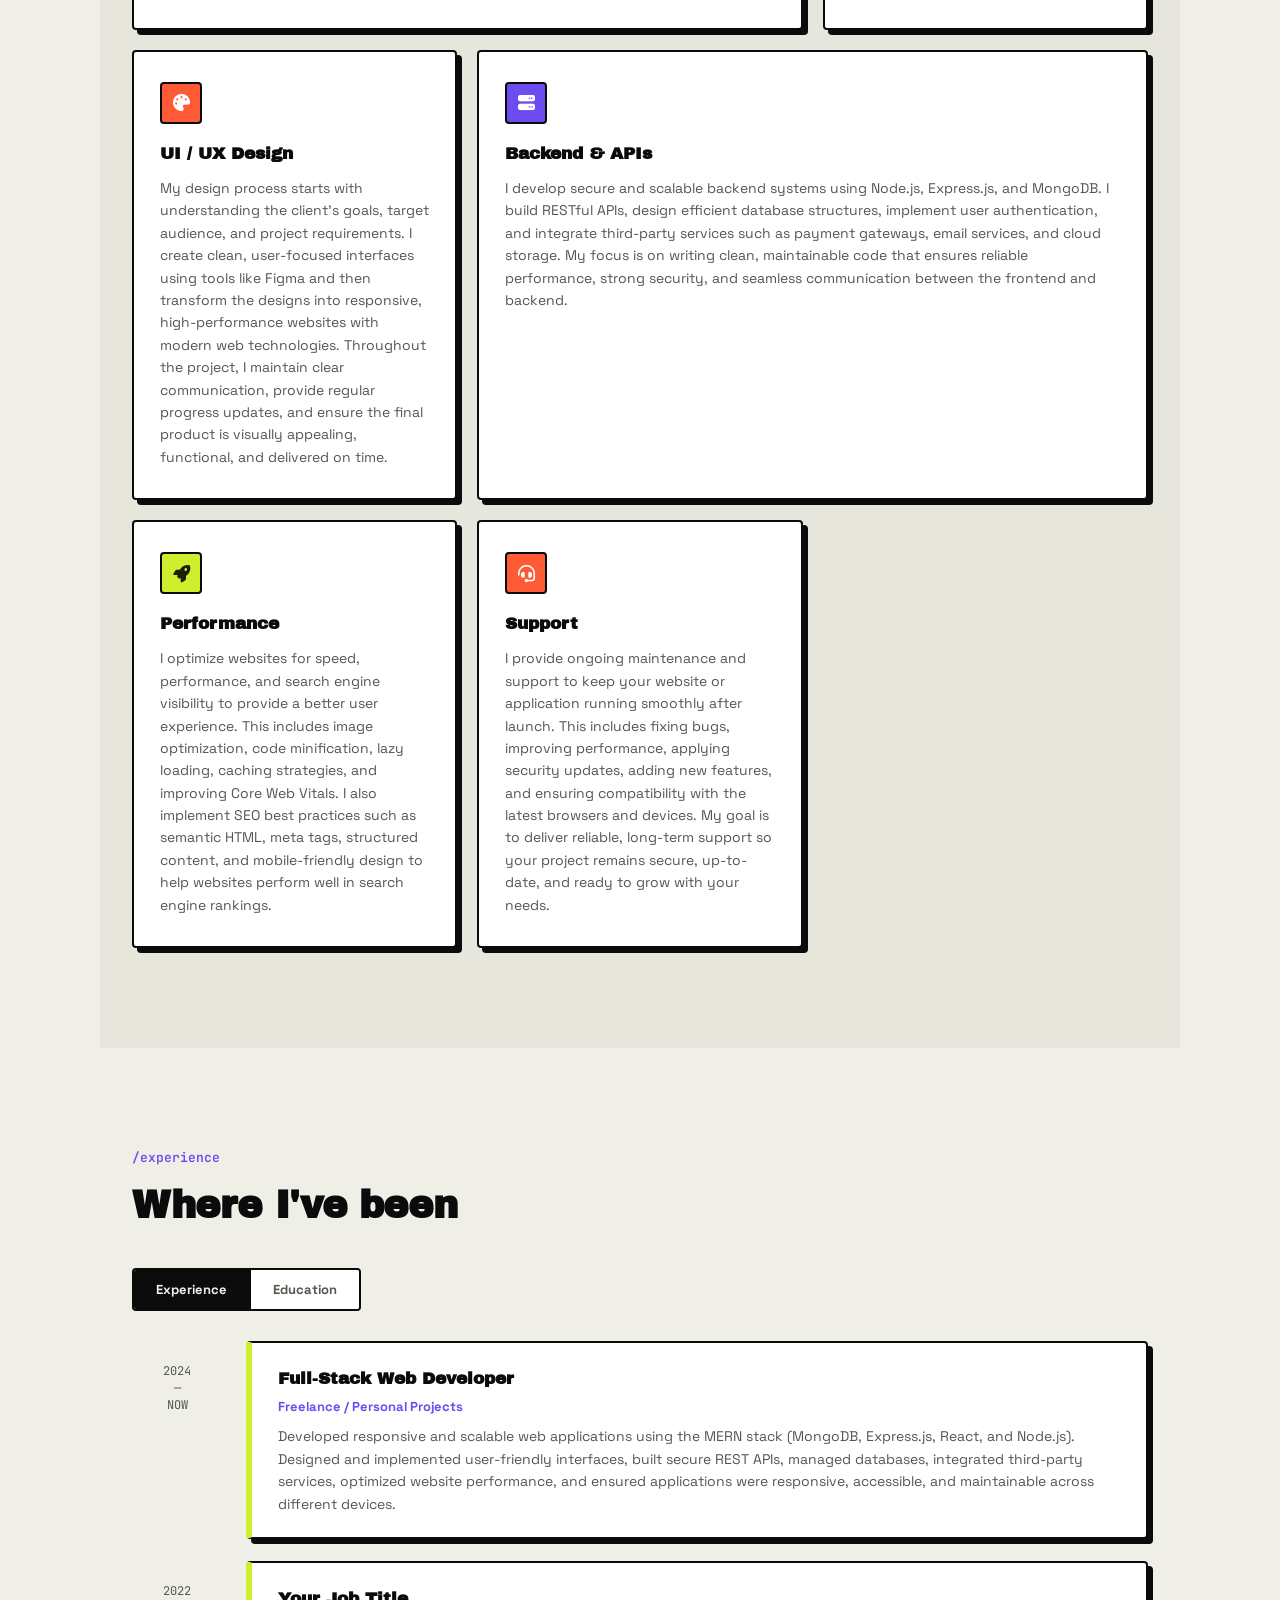
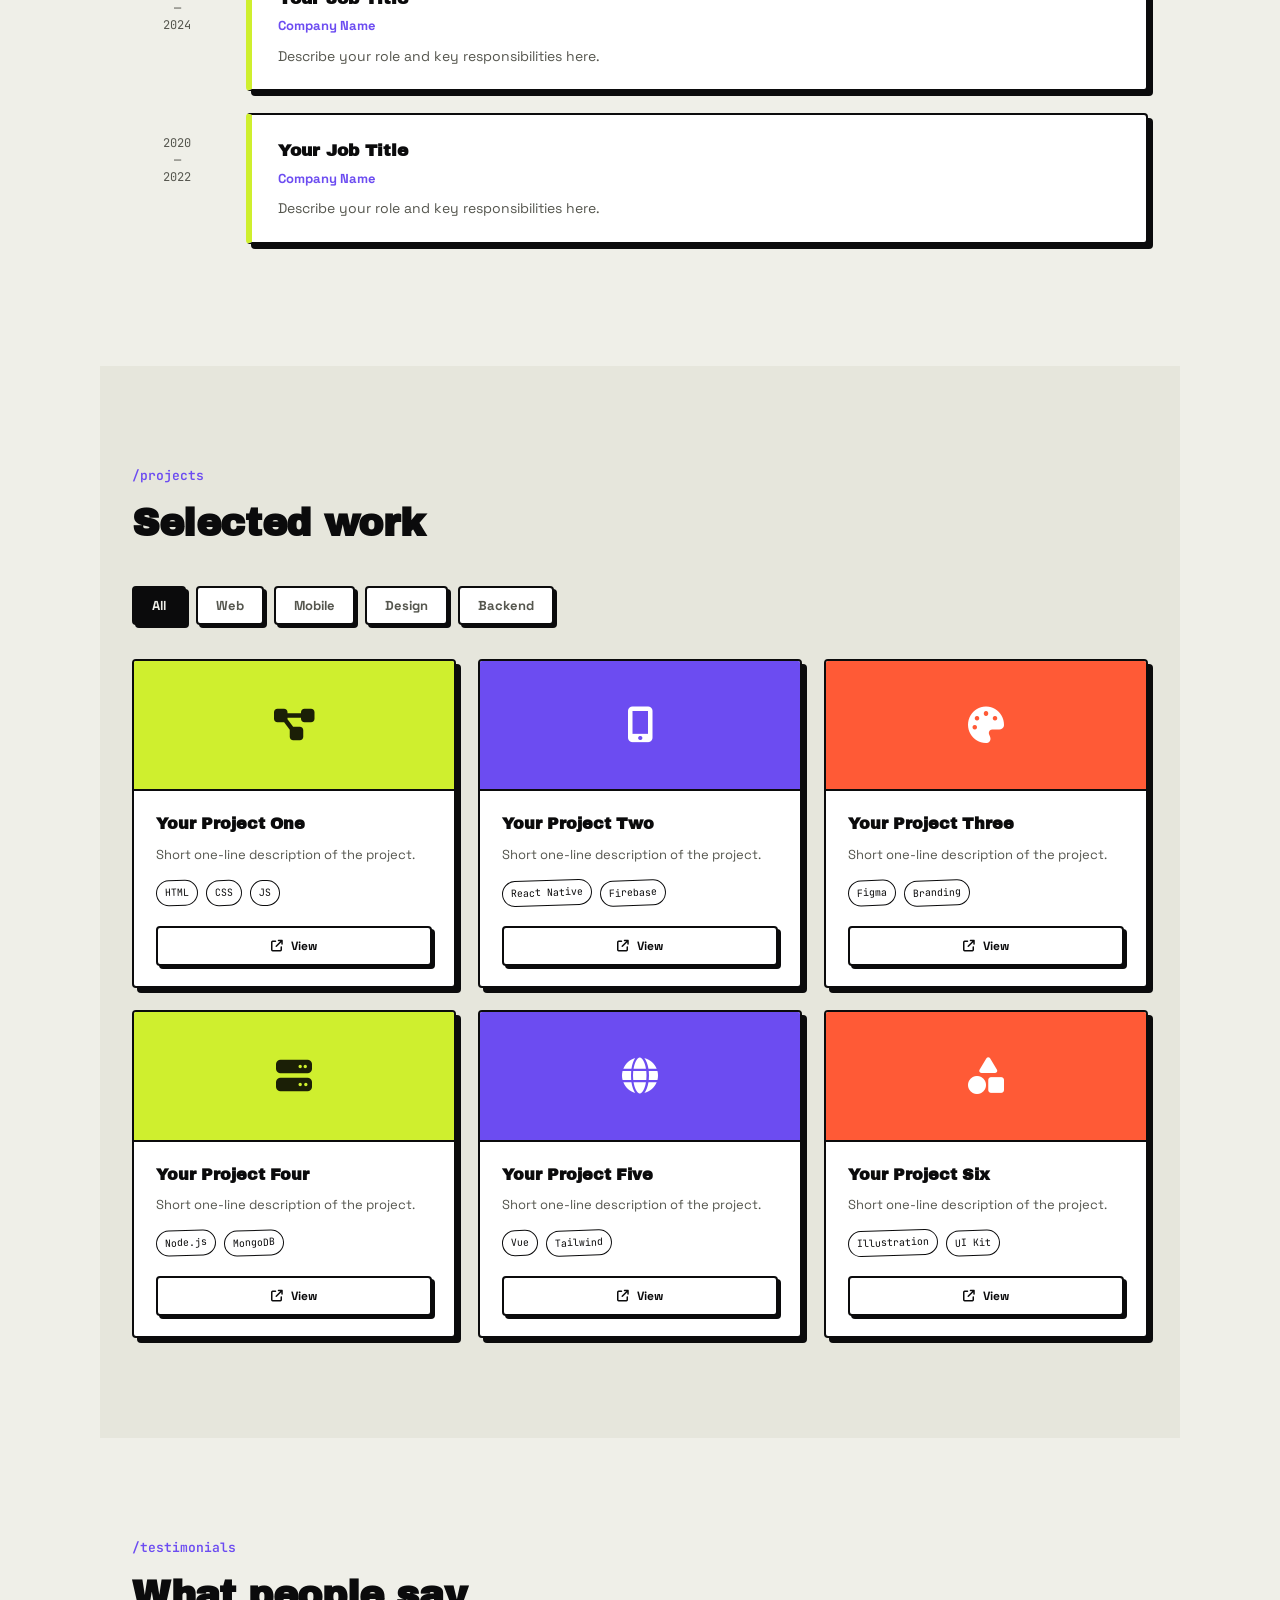
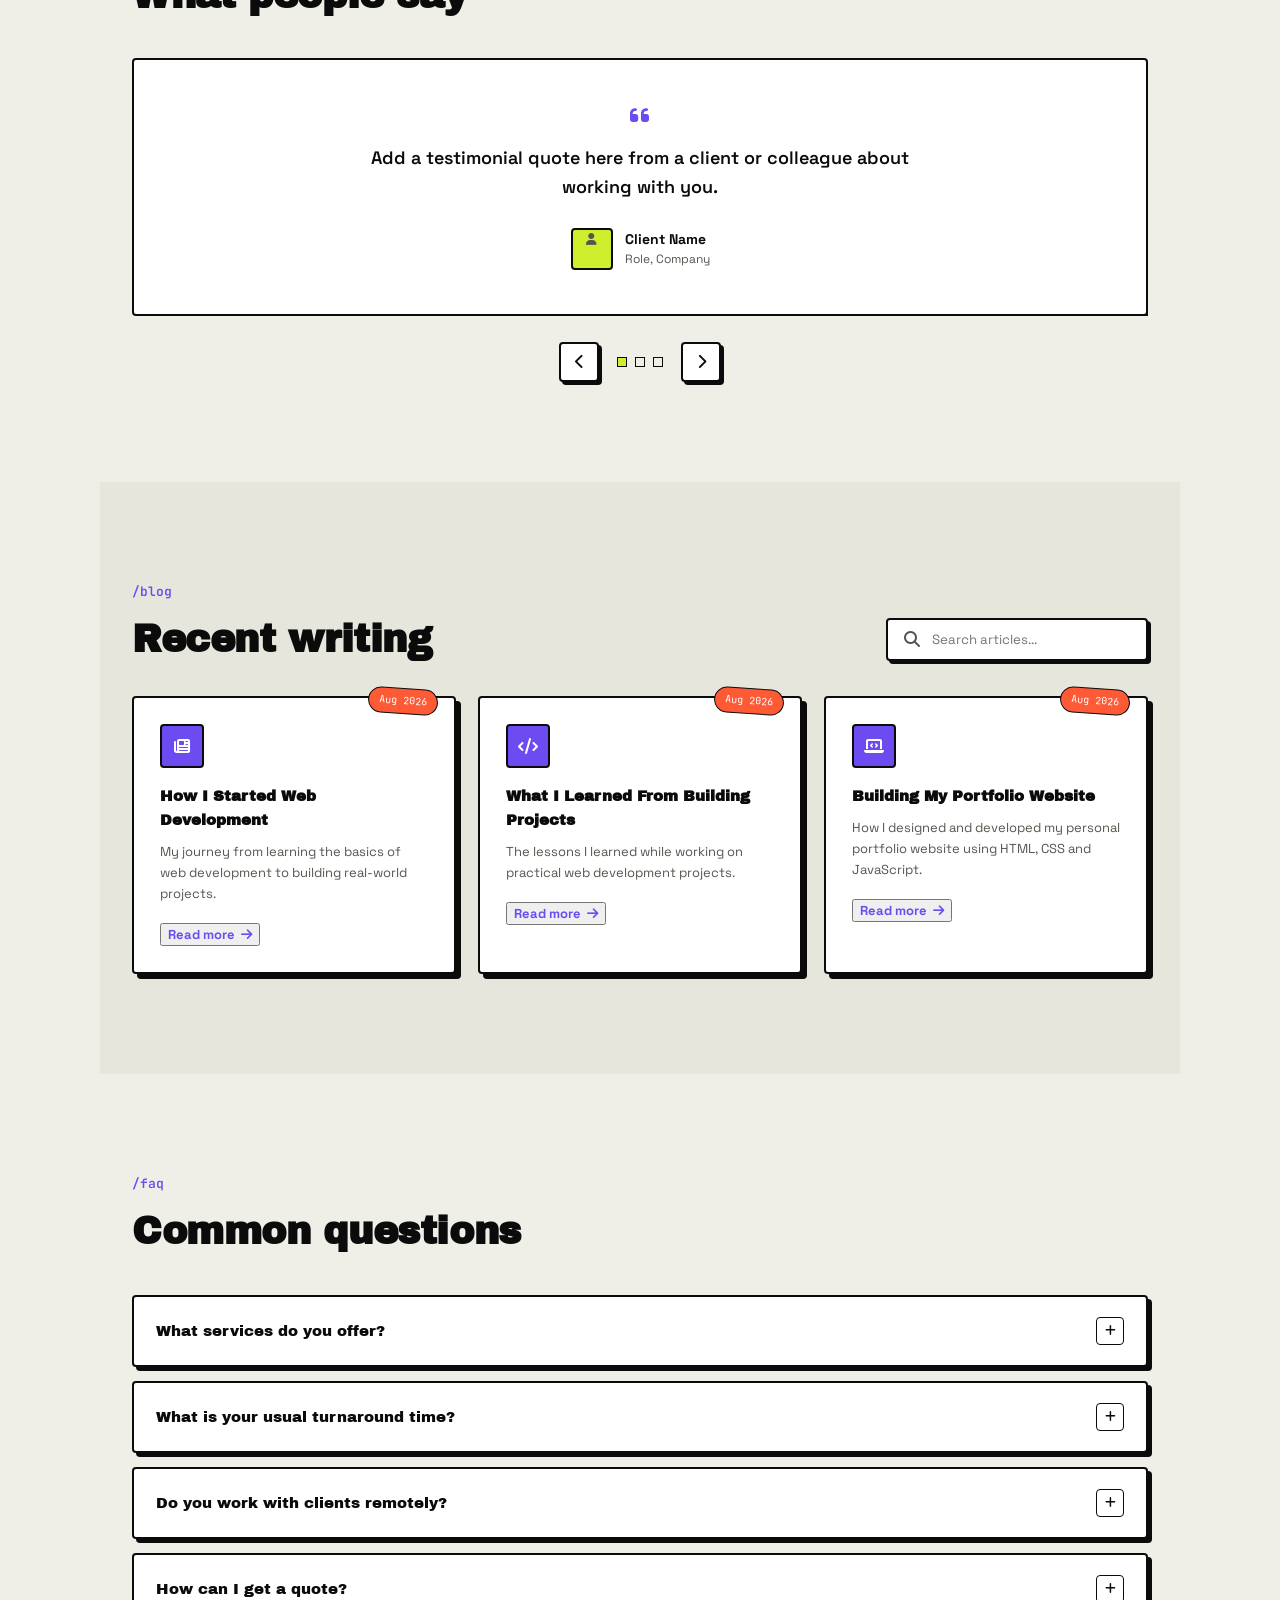
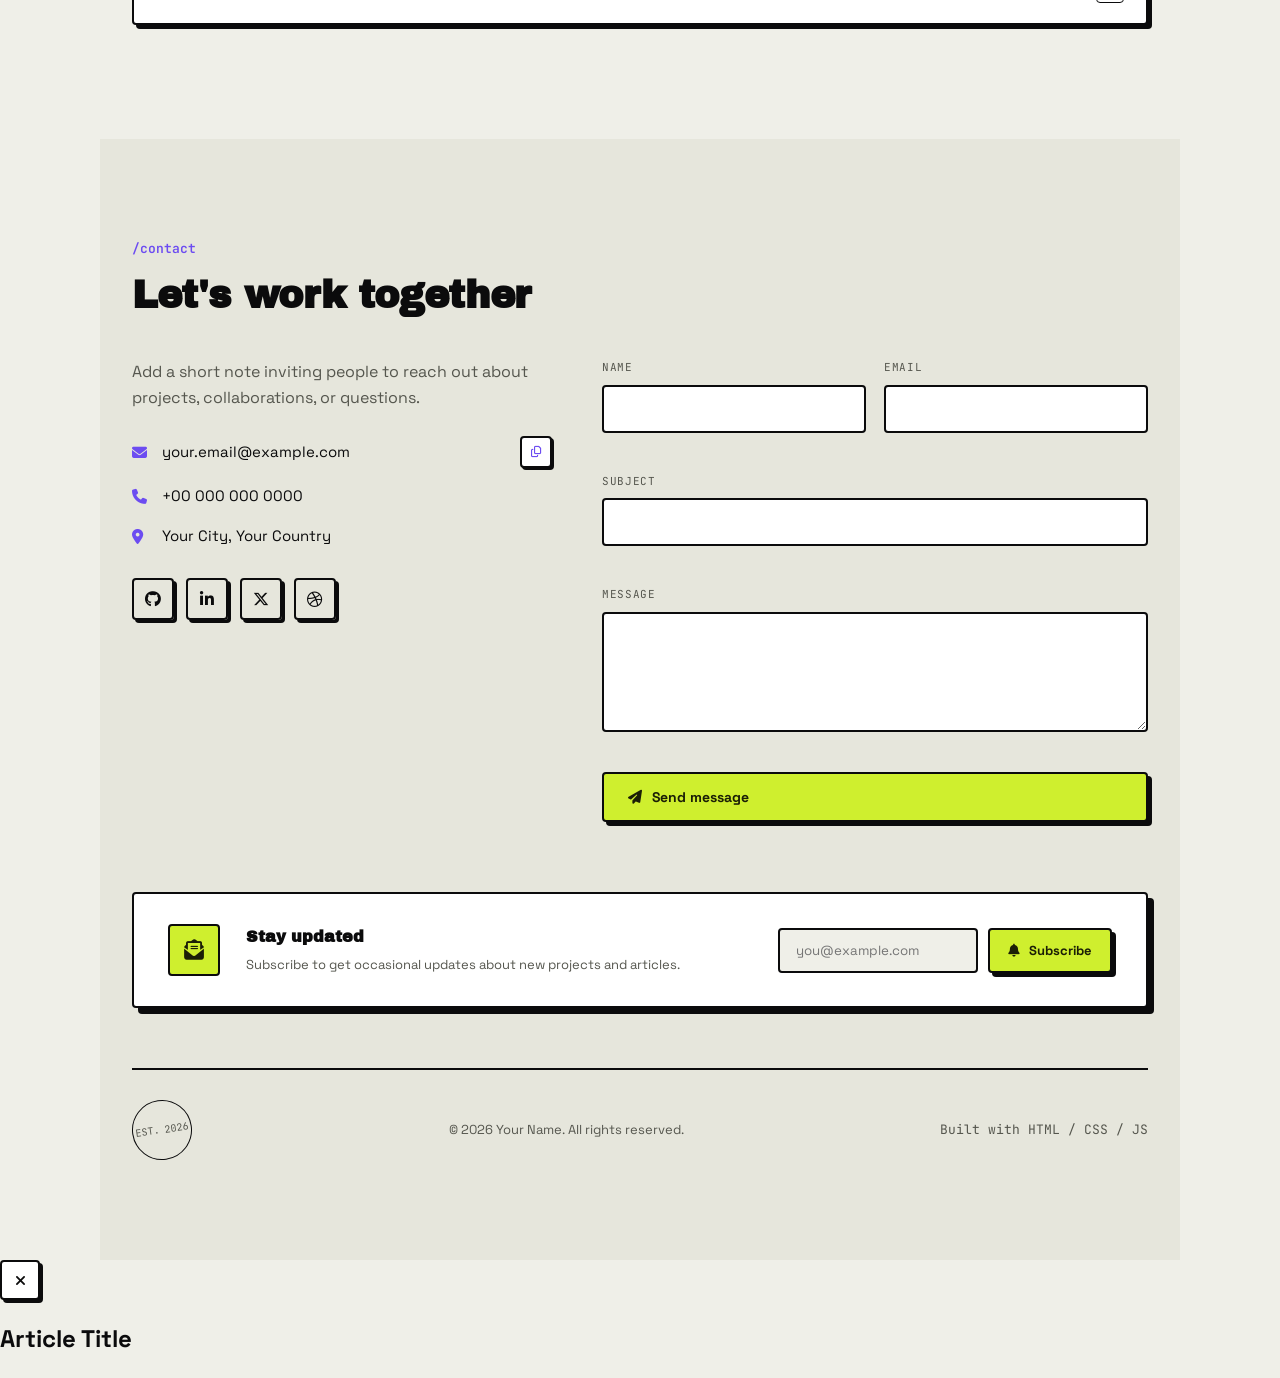
==== commit 88b85c37: "Update index.html" ====
--- a/index.html
+++ b/index.html
@@ -451,27 +451,70 @@
     </div>
 
     <div class="blog-grid" id="blogGrid">
-      <article class="blog-card reveal" data-title="your first article title">
-        <span class="blog-stamp mono">Jan 2026</span>
-        <div class="blog-thumb"><i class="fa-solid fa-newspaper"></i></div>
-        <h3>Your Article Title Goes Here</h3>
-        <p>Add a short excerpt describing what this article covers.</p>
-        <a href="#" class="blog-link">Read more <i class="fa-solid fa-arrow-right"></i></a>
-      </article>
-      <article class="blog-card reveal" data-title="your second article title">
-        <span class="blog-stamp mono">Feb 2026</span>
-        <div class="blog-thumb"><i class="fa-solid fa-newspaper"></i></div>
-        <h3>Your Article Title Goes Here</h3>
-        <p>Add a short excerpt describing what this article covers.</p>
-        <a href="#" class="blog-link">Read more <i class="fa-solid fa-arrow-right"></i></a>
-      </article>
-      <article class="blog-card reveal" data-title="your third article title">
-        <span class="blog-stamp mono">Mar 2026</span>
-        <div class="blog-thumb"><i class="fa-solid fa-newspaper"></i></div>
-        <h3>Your Article Title Goes Here</h3>
-        <p>Add a short excerpt describing what this article covers.</p>
-        <a href="#" class="blog-link">Read more <i class="fa-solid fa-arrow-right"></i></a>
-      </article>
+  <article class="blog-card reveal"
+  data-article="article1">
+
+  <span class="blog-stamp mono">Aug 2026</span>
+
+  <div class="blog-thumb">
+    <i class="fa-solid fa-newspaper"></i>
+  </div>
+
+  <h3>How I Started Web Development</h3>
+
+  <p>
+    My journey from learning the basics of web development
+    to building real-world projects.
+  </p>
+
+  <button class="blog-link" data-open-article>
+    Read more
+    <i class="fa-solid fa-arrow-right"></i>
+  </button>
+
+</article>
+
+
+<article class="blog-card reveal"
+  data-article="article2">
+
+  <span class="blog-stamp mono">Aug 2026</span>
+
+  <div class="blog-thumb">
+    <i class="fa-solid fa-code"></i>
+  </div>
+
+  <h3>What I Learned From Building Projects</h3>
+
+  <p>
+    The lessons I learned while working on practical
+    web development projects.
+  </p>
+
+  <button class="blog-link" data-open-article>
+    Read more
+    <i class="fa-solid fa-arrow-right"></i>
+  </button>
+</article>
+<article class="blog-card reveal"
+  data-article="article3">
+  <span class="blog-stamp mono">Aug 2026</span>
+
+  <div class="blog-thumb">
+    <i class="fa-solid fa-laptop-code"></i>
+  </div>
+
+  <h3>Building My Portfolio Website</h3>
+  <p>
+    How I designed and developed my personal portfolio
+    website using HTML, CSS and JavaScript.
+  </p>
+
+  <button class="blog-link" data-open-article>
+    Read more
+    <i class="fa-solid fa-arrow-right"></i>
+  </button>
+</article>
     </div>
     <p class="empty-state mono" id="blogEmpty" hidden>NO ARTICLES MATCH YOUR SEARCH.</p>
   </section>
@@ -610,7 +653,27 @@
     </div>
   </div>
 </div>
-
+<!-- ===== Article Modal ===== -->
+
+<div class="article-modal-overlay" id="articleModal">
+  <div class="article-modal">
+  <button
+      class="icon-btn article-modal-close"
+      id="articleModalClose"
+      aria-label="Close article">
+      <i class="fa-solid fa-xmark"></i>
+    </button>
+    <span class="blog-stamp mono" id="articleDate">
+      Aug 2026
+    </span>
+    <h2 id="articleTitle">
+      Article Title
+    </h2>
+    <div class="article-content" id="articleContent">
+     <!-- Article content will be inserted by JavaScript -->
+    </div>
+  </div>
+</div>
 <script src="script.js"></script>
 </body>
 </html>
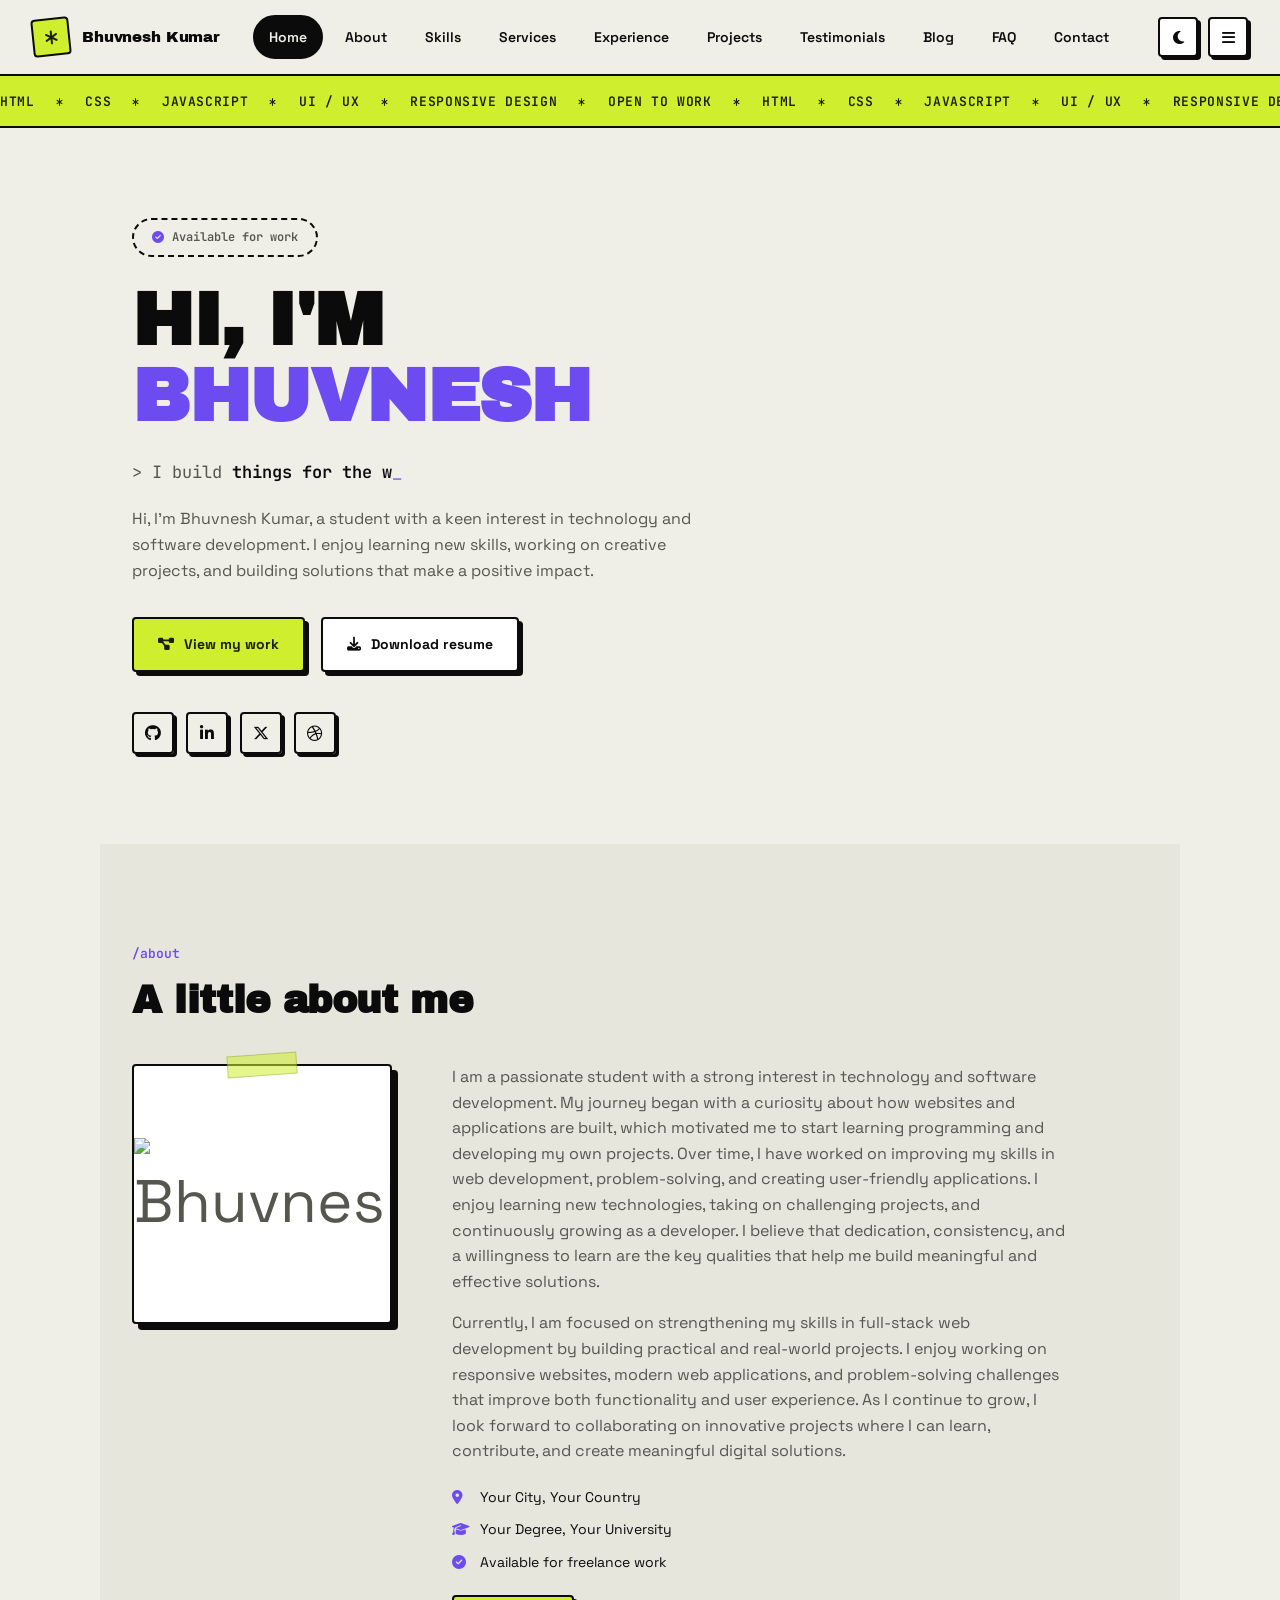
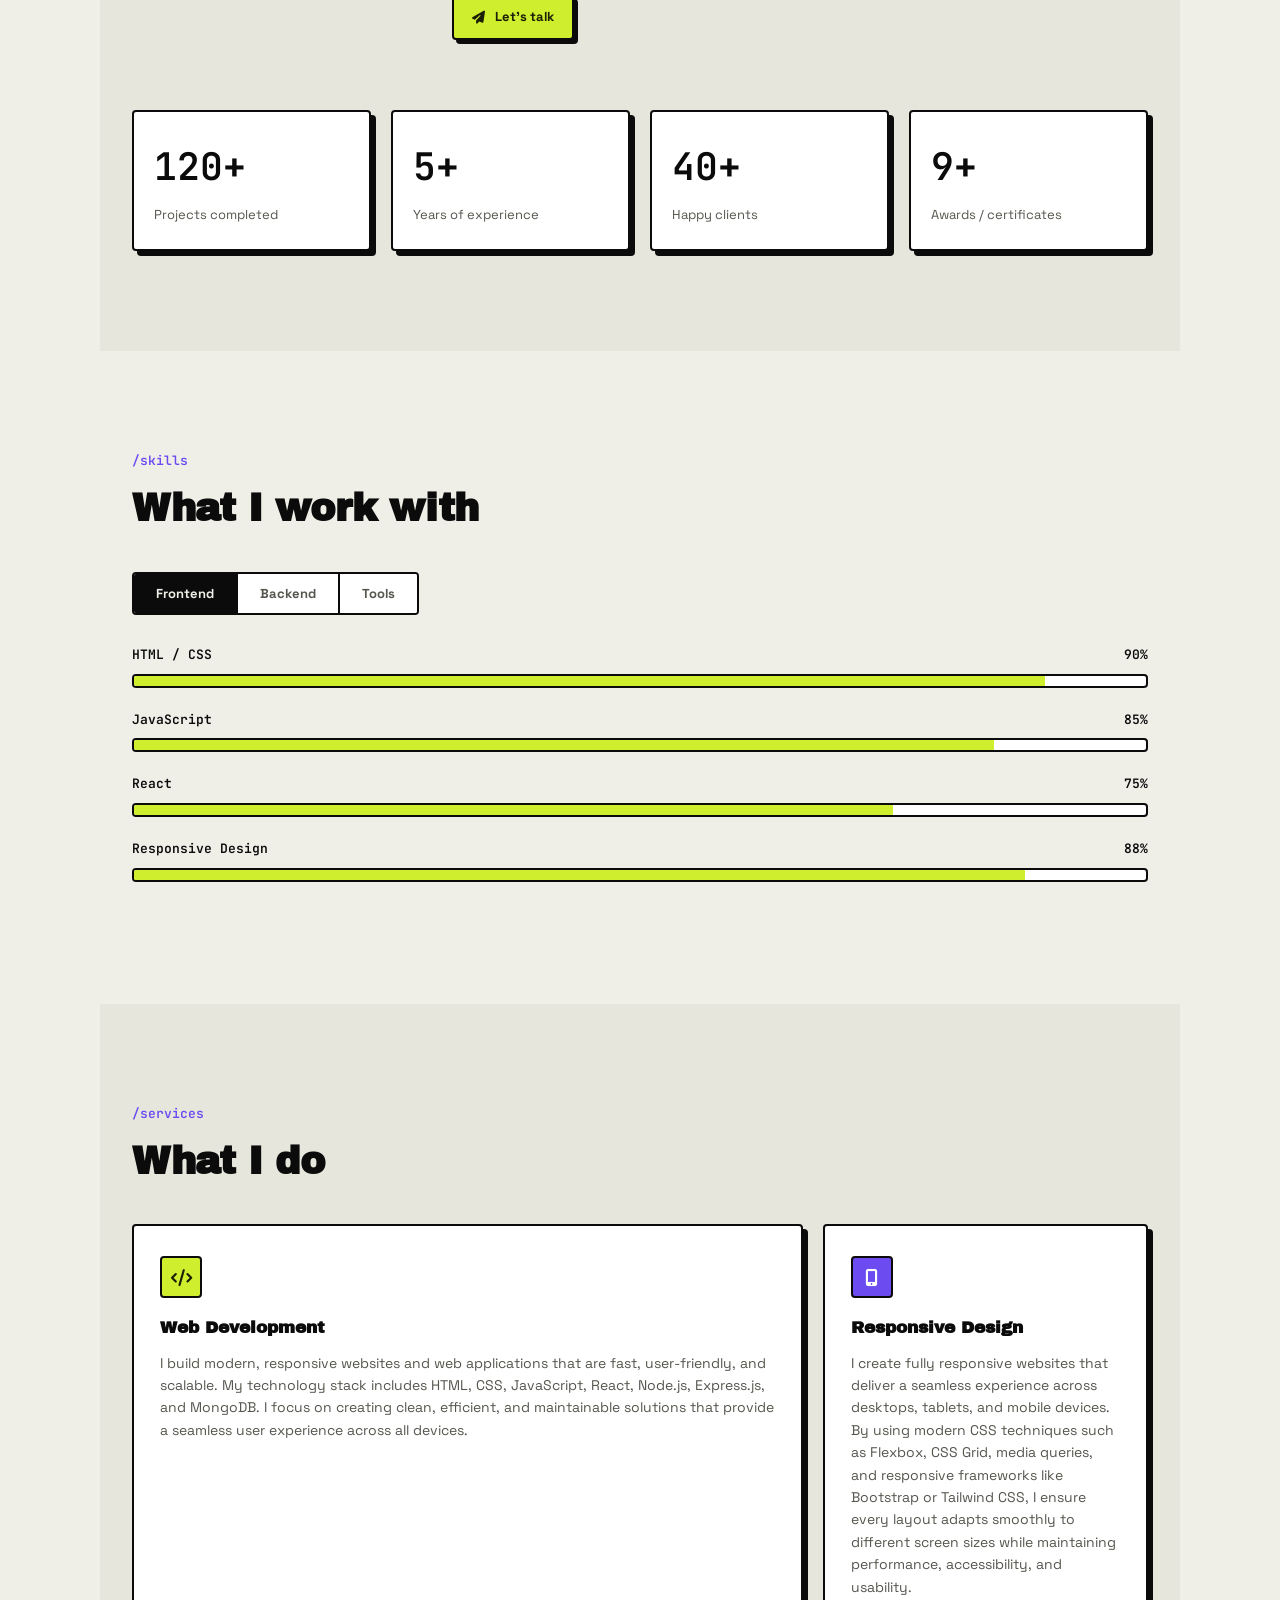
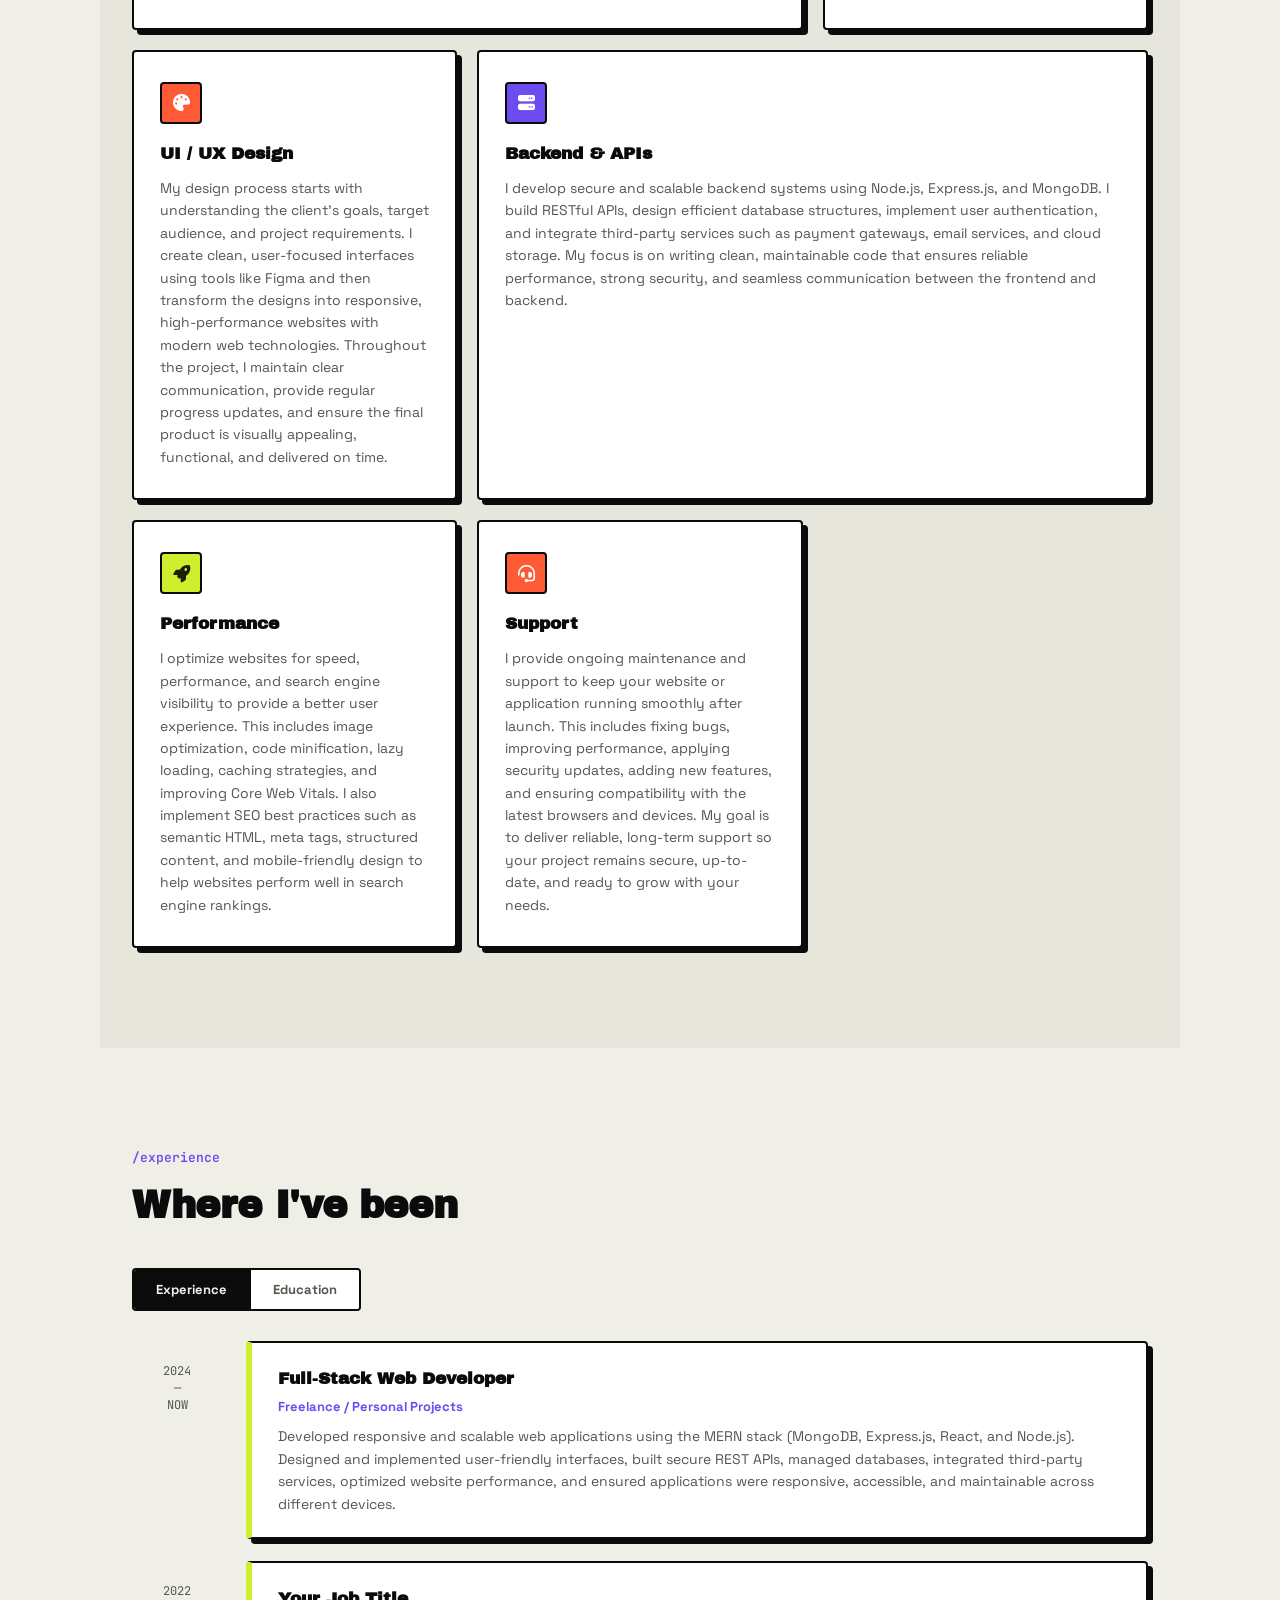
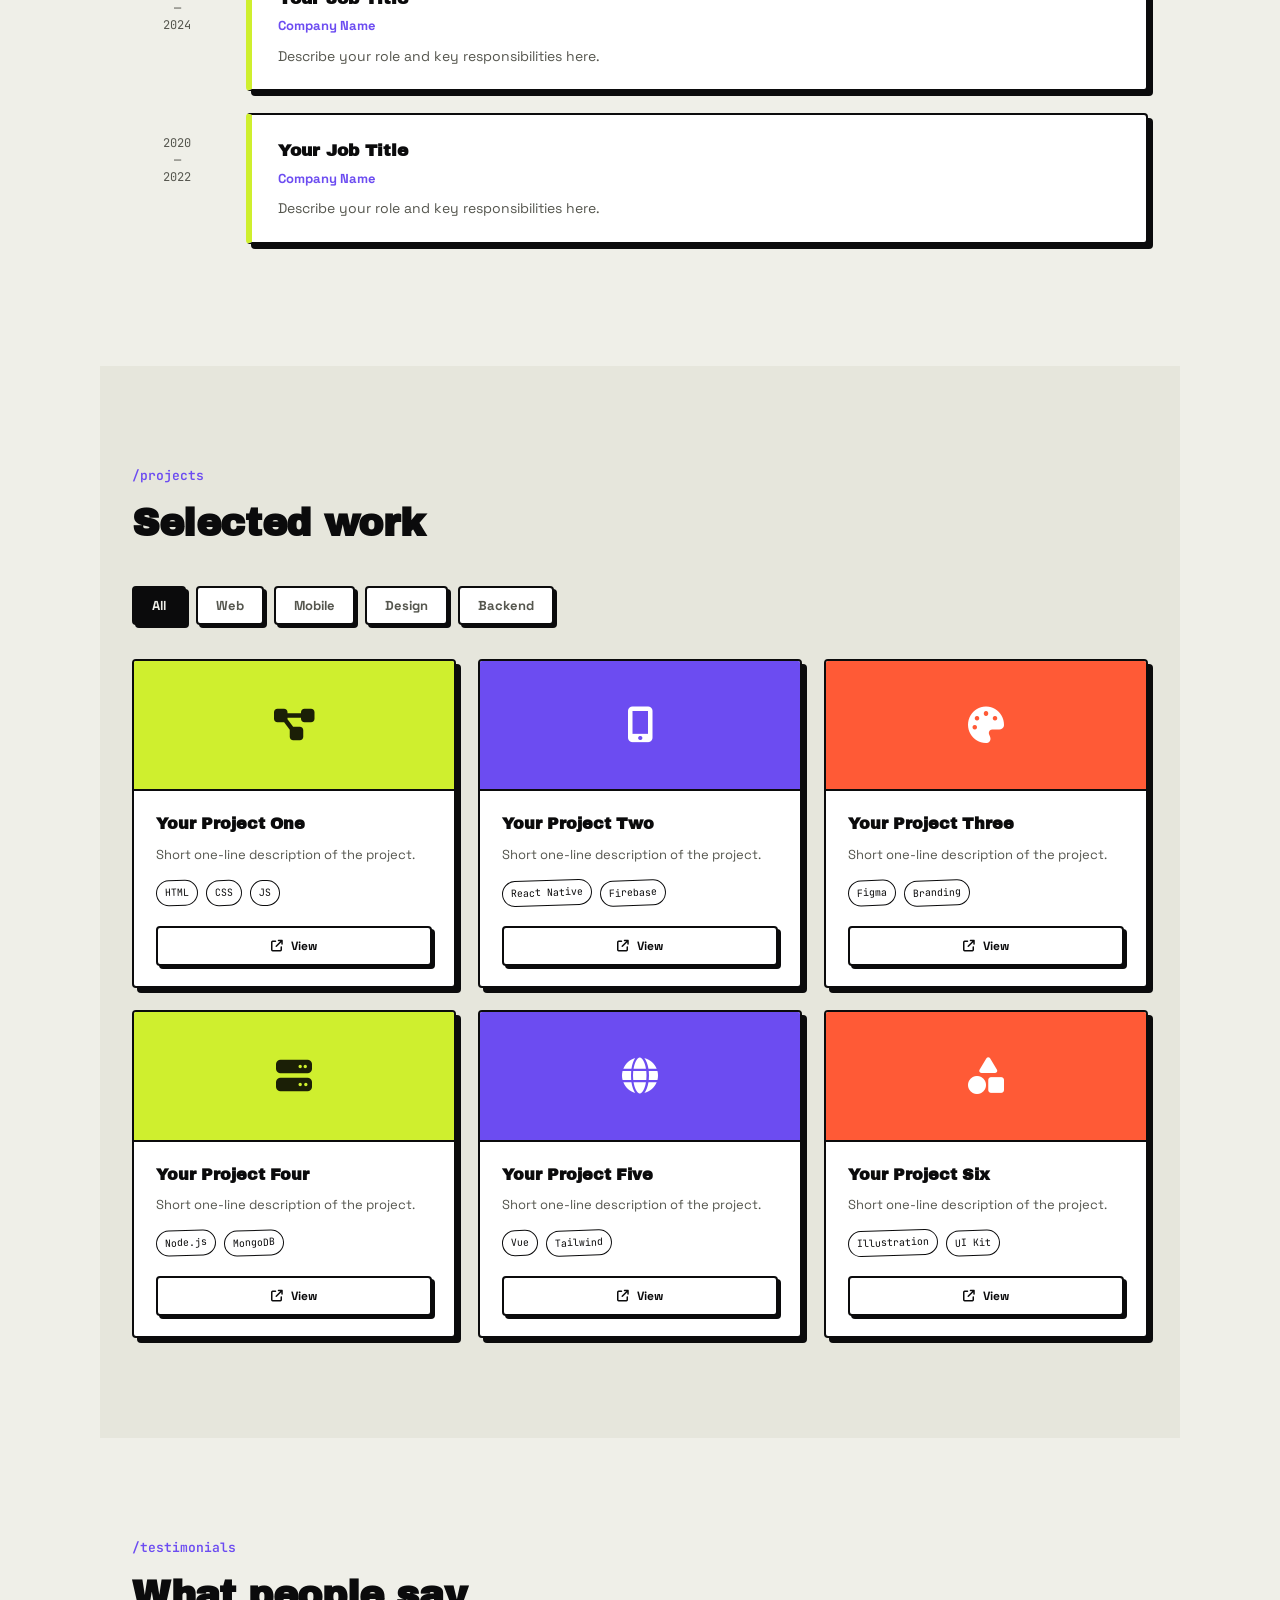
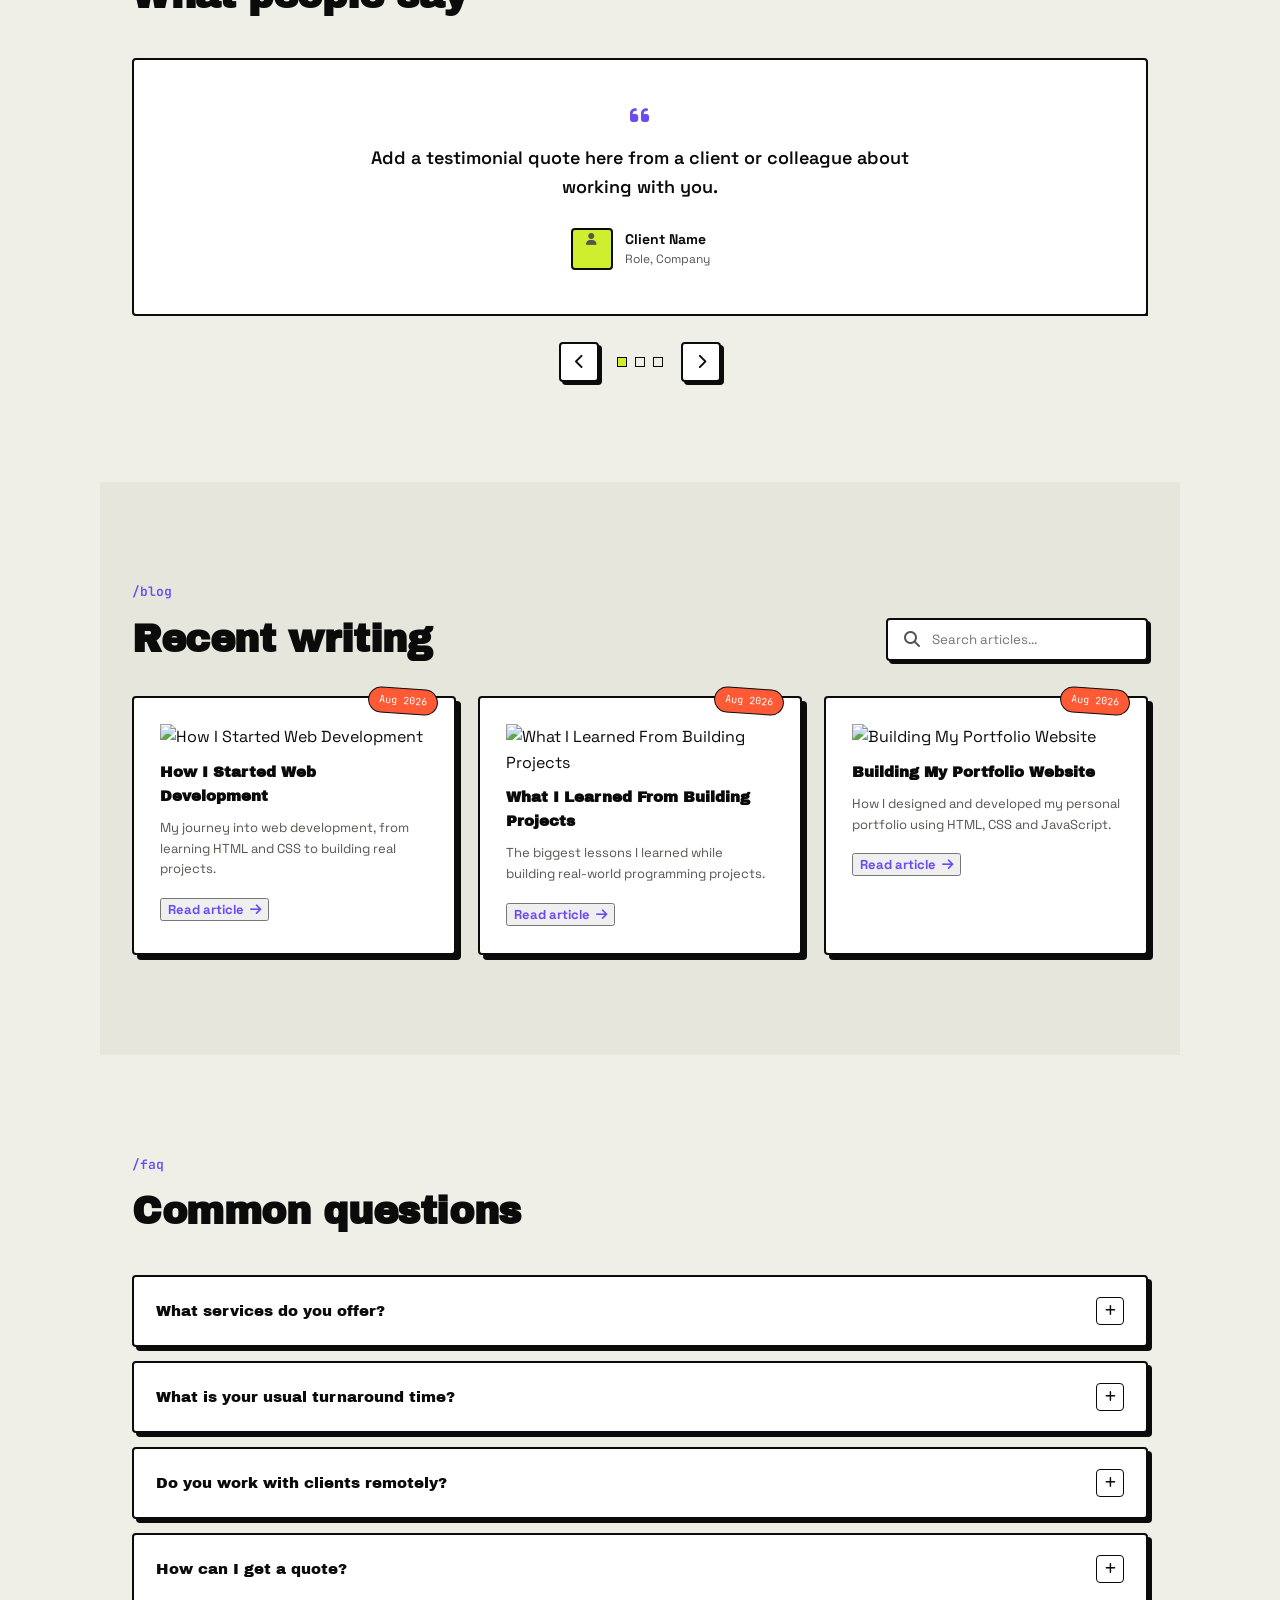
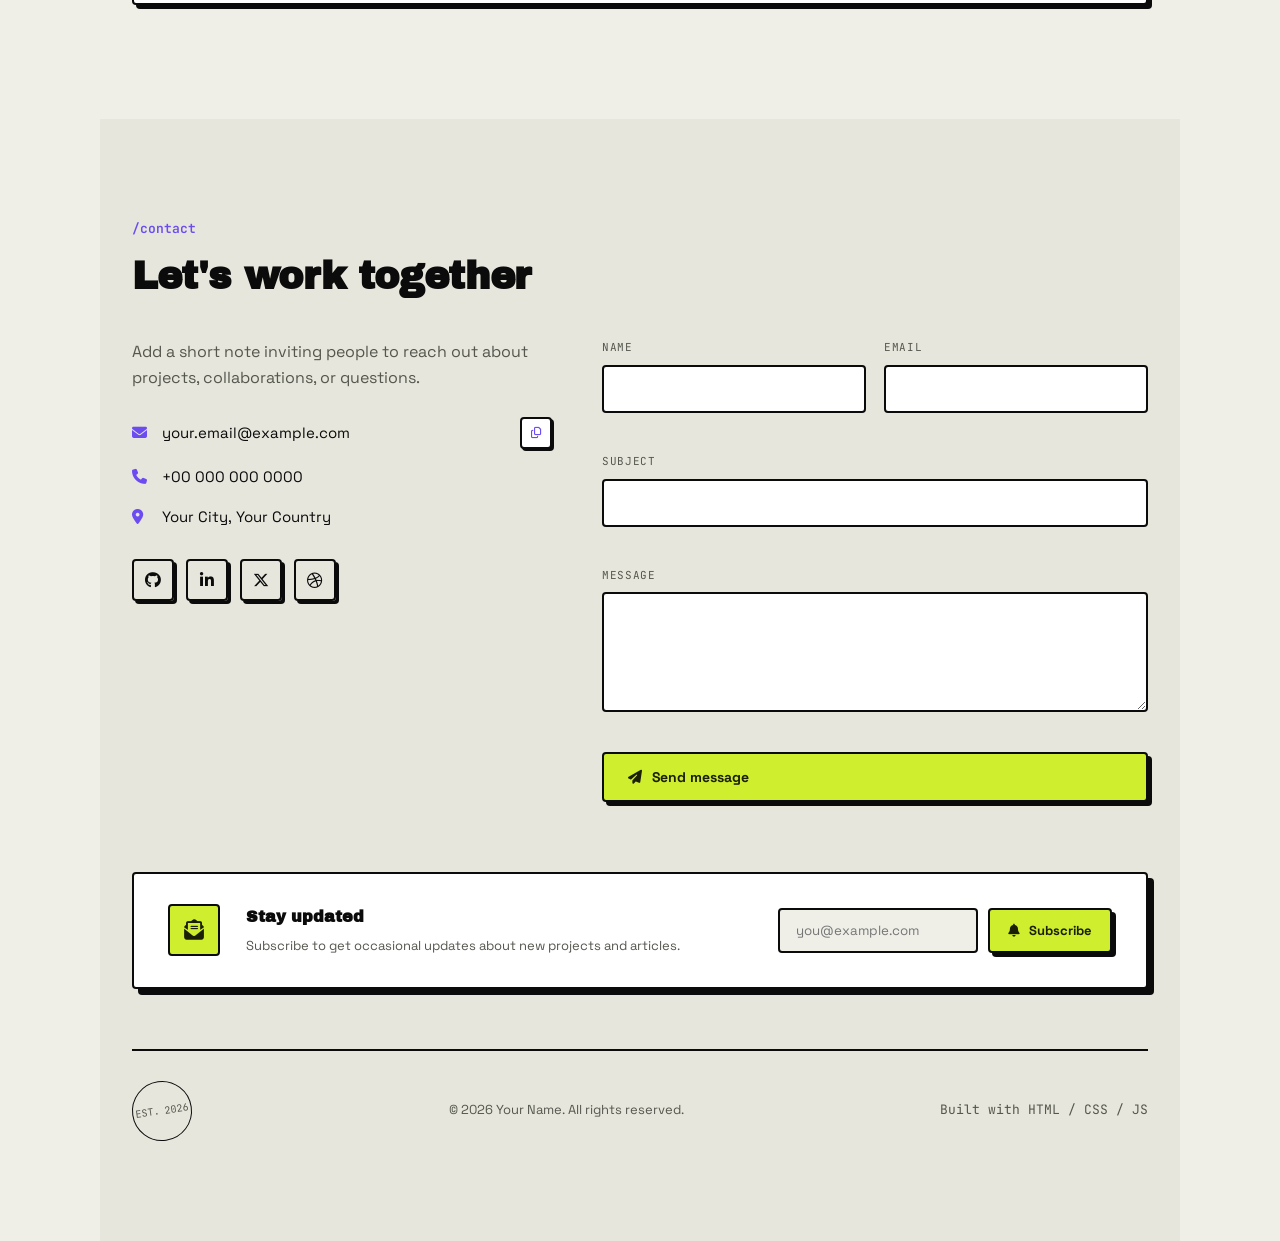
==== commit 4c582f31: "Update index.html" ====
--- a/index.html
+++ b/index.html
@@ -439,85 +439,47 @@
     </div>
   </section>
 
-  <!-- BLOG -->
-  <section id="blog" class="section blog alt-bg">
-    <p class="eyebrow mono reveal">/blog</p>
-    <div class="blog-head reveal">
-      <h2 class="section-title">Recent writing</h2>
-      <div class="search-box">
-        <i class="fa-solid fa-magnifying-glass"></i>
-        <input type="text" id="blogSearch" placeholder="Search articles...">
-      </div>
-    </div>
-
-    <div class="blog-grid" id="blogGrid">
-  <article class="blog-card reveal"
-  data-article="article1">
-
-  <span class="blog-stamp mono">Aug 2026</span>
-
-  <div class="blog-thumb">
-    <i class="fa-solid fa-newspaper"></i>
-  </div>
-
-  <h3>How I Started Web Development</h3>
-
-  <p>
-    My journey from learning the basics of web development
-    to building real-world projects.
-  </p>
-
-  <button class="blog-link" data-open-article>
-    Read more
-    <i class="fa-solid fa-arrow-right"></i>
-  </button>
-
+<!-- BLOG -->
+<section id="blog" class="section blog alt-bg">
+<p class="eyebrow mono reveal">/blog</p>
+<div class="blog-head reveal">
+<h2 class="section-title">Recent writing</h2>
+<div class="search-box">
+<i class="fa-solid fa-magnifying-glass"></i>
+<input type="text" id="blogSearch" placeholder="Search articles...">
+</div>
+</div>
+<div class="blog-grid" id="blogGrid">
+<article class="blog-card reveal" data-title="how i started web development" data-article="article1">
+<div class="blog-image">
+<img src="blog-images/web-development.jpg" alt="How I Started Web Development">
+</div>
+<span class="blog-stamp mono">Aug 2026</span>
+<h3>How I Started Web Development</h3>
+<p>My journey into web development, from learning HTML and CSS to building real projects.</p>
+<button class="blog-link" data-open-article>Read article <i class="fa-solid fa-arrow-right"></i></button>
 </article>
-
-
-<article class="blog-card reveal"
-  data-article="article2">
-
-  <span class="blog-stamp mono">Aug 2026</span>
-
-  <div class="blog-thumb">
-    <i class="fa-solid fa-code"></i>
-  </div>
-
-  <h3>What I Learned From Building Projects</h3>
-
-  <p>
-    The lessons I learned while working on practical
-    web development projects.
-  </p>
-
-  <button class="blog-link" data-open-article>
-    Read more
-    <i class="fa-solid fa-arrow-right"></i>
-  </button>
+<article class="blog-card reveal" data-title="what i learned from building projects" data-article="article2">
+<div class="blog-image">
+<img src="blog-images/projects.jpg" alt="What I Learned From Building Projects">
+</div>
+<span class="blog-stamp mono">Aug 2026</span>
+<h3>What I Learned From Building Projects</h3>
+<p>The biggest lessons I learned while building real-world programming projects.</p>
+<button class="blog-link" data-open-article>Read article <i class="fa-solid fa-arrow-right"></i></button>
 </article>
-<article class="blog-card reveal"
-  data-article="article3">
-  <span class="blog-stamp mono">Aug 2026</span>
-
-  <div class="blog-thumb">
-    <i class="fa-solid fa-laptop-code"></i>
-  </div>
-
-  <h3>Building My Portfolio Website</h3>
-  <p>
-    How I designed and developed my personal portfolio
-    website using HTML, CSS and JavaScript.
-  </p>
-
-  <button class="blog-link" data-open-article>
-    Read more
-    <i class="fa-solid fa-arrow-right"></i>
-  </button>
+<article class="blog-card reveal" data-title="building my portfolio website" data-article="article3">
+<div class="blog-image">
+<img src="blog-images/portfolio.jpg" alt="Building My Portfolio Website">
+</div>
+<span class="blog-stamp mono">Aug 2026</span>
+<h3>Building My Portfolio Website</h3>
+<p>How I designed and developed my personal portfolio using HTML, CSS and JavaScript.</p>
+<button class="blog-link" data-open-article>Read article <i class="fa-solid fa-arrow-right"></i></button>
 </article>
-    </div>
-    <p class="empty-state mono" id="blogEmpty" hidden>NO ARTICLES MATCH YOUR SEARCH.</p>
-  </section>
+</div>
+<p class="empty-state mono" id="blogEmpty" hidden>NO ARTICLES MATCH YOUR SEARCH.</p>
+</section>
 
   <!-- FAQ -->
   <section id="faq" class="section faq">
@@ -653,26 +615,16 @@
     </div>
   </div>
 </div>
-<!-- ===== Article Modal ===== -->
-
-<div class="article-modal-overlay" id="articleModal">
-  <div class="article-modal">
-  <button
-      class="icon-btn article-modal-close"
-      id="articleModalClose"
-      aria-label="Close article">
-      <i class="fa-solid fa-xmark"></i>
-    </button>
-    <span class="blog-stamp mono" id="articleDate">
-      Aug 2026
-    </span>
-    <h2 id="articleTitle">
-      Article Title
-    </h2>
-    <div class="article-content" id="articleContent">
-     <!-- Article content will be inserted by JavaScript -->
-    </div>
-  </div>
+<!-- ARTICLE MODAL -->
+<div class="article-modal-overlay" id="articleModal" aria-hidden="true">
+<div class="article-modal" role="dialog" aria-modal="true">
+<button class="icon-btn article-modal-close" id="articleModalClose" aria-label="Close article">
+<i class="fa-solid fa-xmark"></i>
+</button>
+<span class="blog-stamp mono" id="articleDate">Aug 2026</span>
+<h2 id="articleTitle">Article Title</h2>
+<div class="article-content" id="articleContent"></div>
+</div>
 </div>
 <script src="script.js"></script>
 </body>
--- a/style.css
+++ b/style.css
@@ -516,3 +516,77 @@
   .newsletter { flex-direction: column; align-items: flex-start; }
   .footer { flex-direction: column; align-items: flex-start; }
 }
+
+.article-modal-overlay {
+  position: fixed;
+  inset: 0;
+  background: rgba(0,0,0,0.75);
+  backdrop-filter: blur(10px);
+  display: flex;
+  align-items: center;
+  justify-content: center;
+  padding: 20px;
+  opacity: 0;
+  visibility: hidden;
+  pointer-events: none;
+  transition: 0.3s ease;
+  z-index: 9999;
+}
+.article-modal-overlay.active {
+  opacity: 1;
+  visibility: visible;
+  pointer-events: auto;
+}
+.article-modal {
+  position: relative;
+  width: min(850px,100%);
+  max-height: 90vh;
+  overflow-y: auto;
+  background: var(--bg,#111);
+  padding: 45px;
+  border: 1px solid rgba(255,255,255,0.15);
+  transform: translateY(30px);
+  transition: 0.3s ease;
+}
+.article-modal-overlay.active .article-modal {
+  transform: translateY(0);
+}
+.article-modal-close {
+  position: absolute;
+  top: 15px;
+  right: 15px;
+}
+.article-modal h2 {
+  font-size: clamp(32px,5vw,60px);
+  line-height: 1;
+  margin: 20px 0 35px;
+}
+.article-content {
+  font-size: 18px;
+  line-height: 1.8;
+}
+.article-content p {
+  margin-bottom: 25px;
+}
+.article-content h3 {
+  font-size: 28px;
+  margin: 40px 0 15px;
+}
+.article-image {
+  width: 100%;
+  max-height: 500px;
+  object-fit: cover;
+  display: block;
+  margin: 10px 0 35px;
+}
+@media (max-width:600px) {
+  .article-modal {
+    padding: 35px 20px;
+  }
+  .article-modal h2 {
+    font-size: 34px;
+  }
+  .article-content {
+    font-size: 16px;
+  }
+}
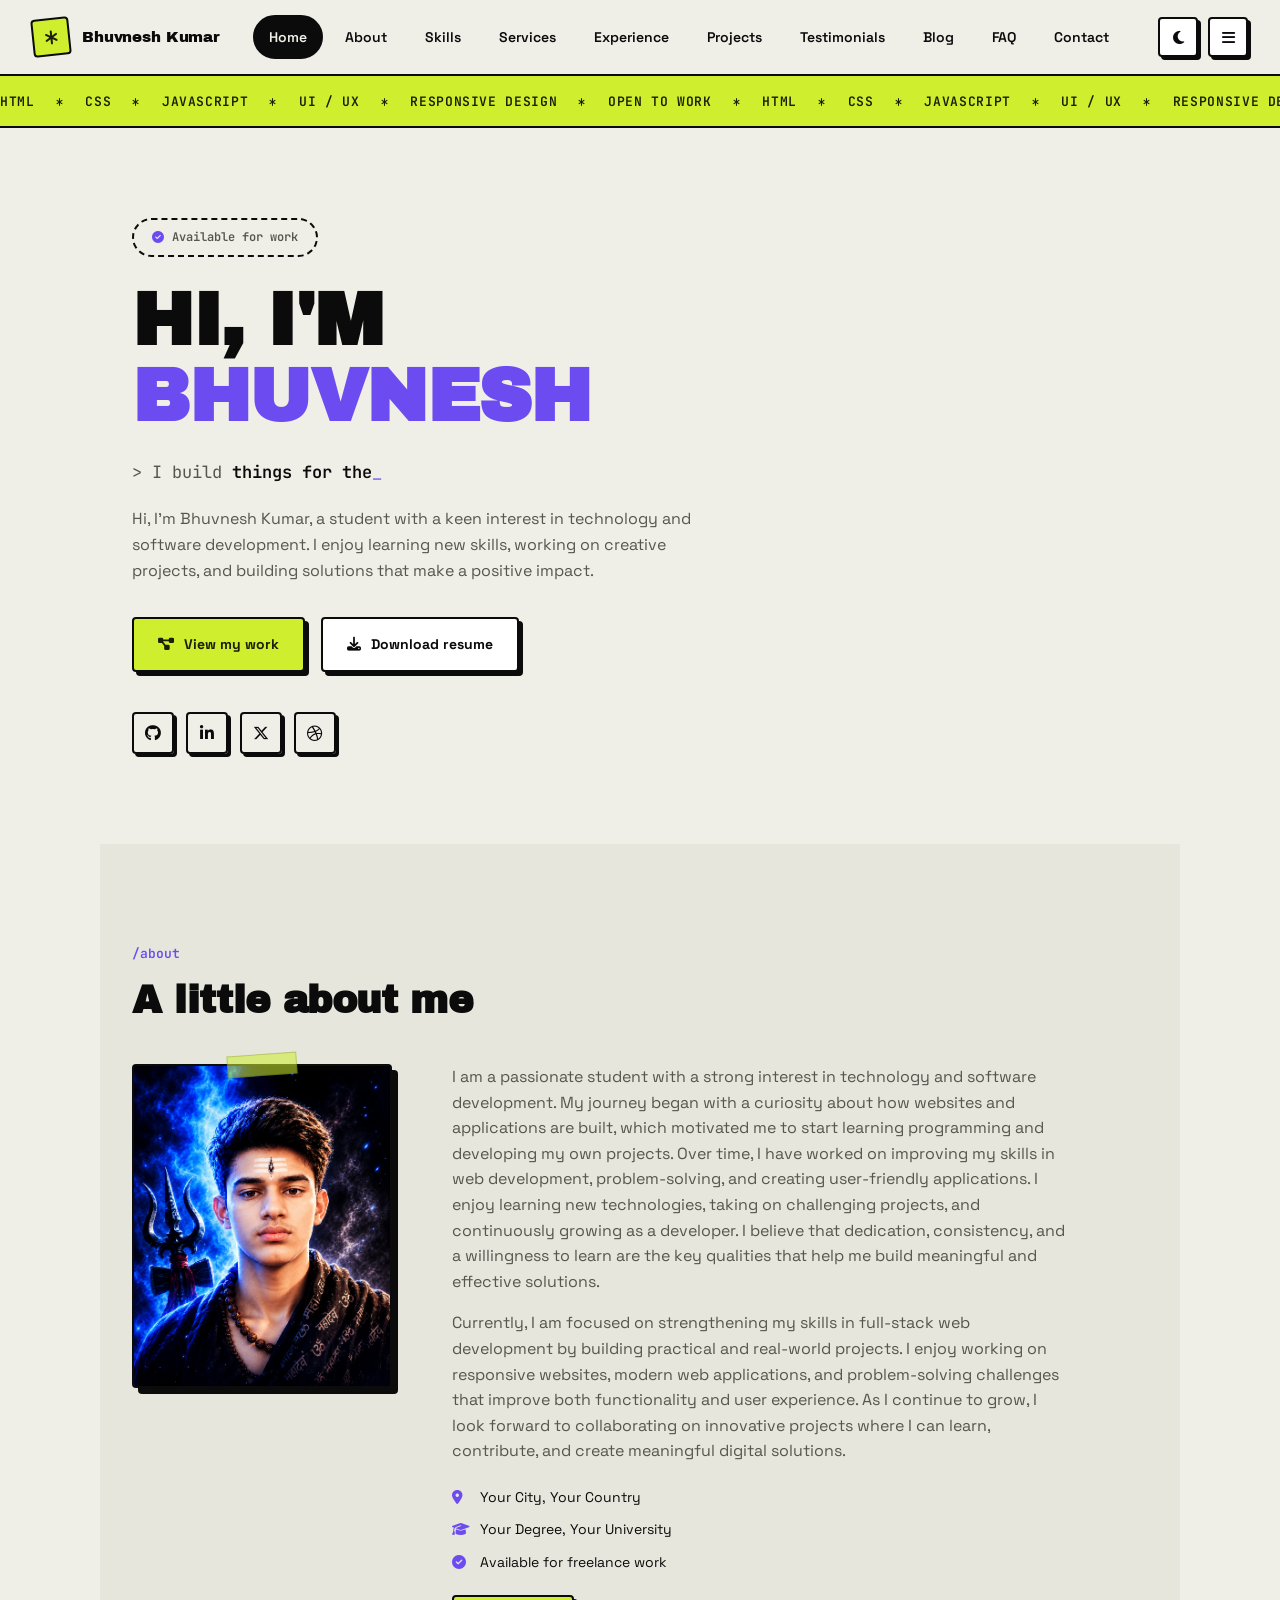
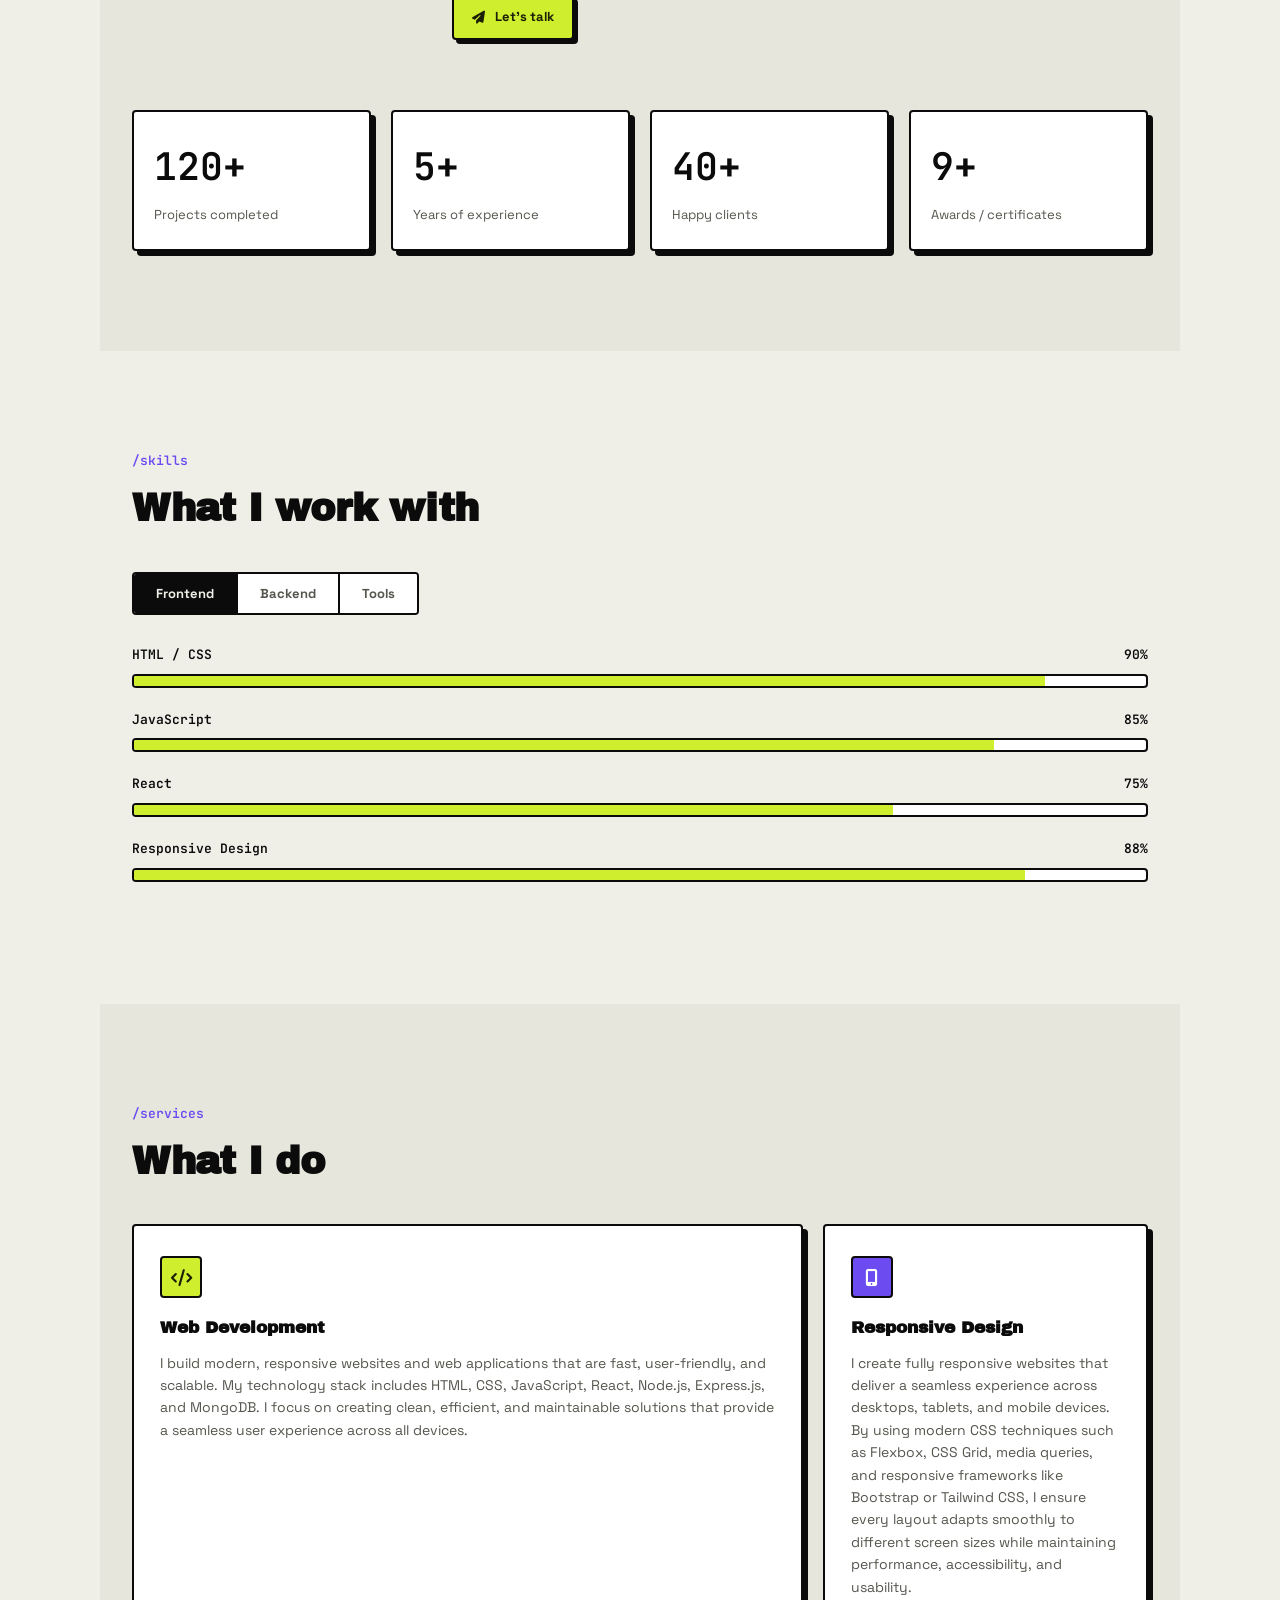
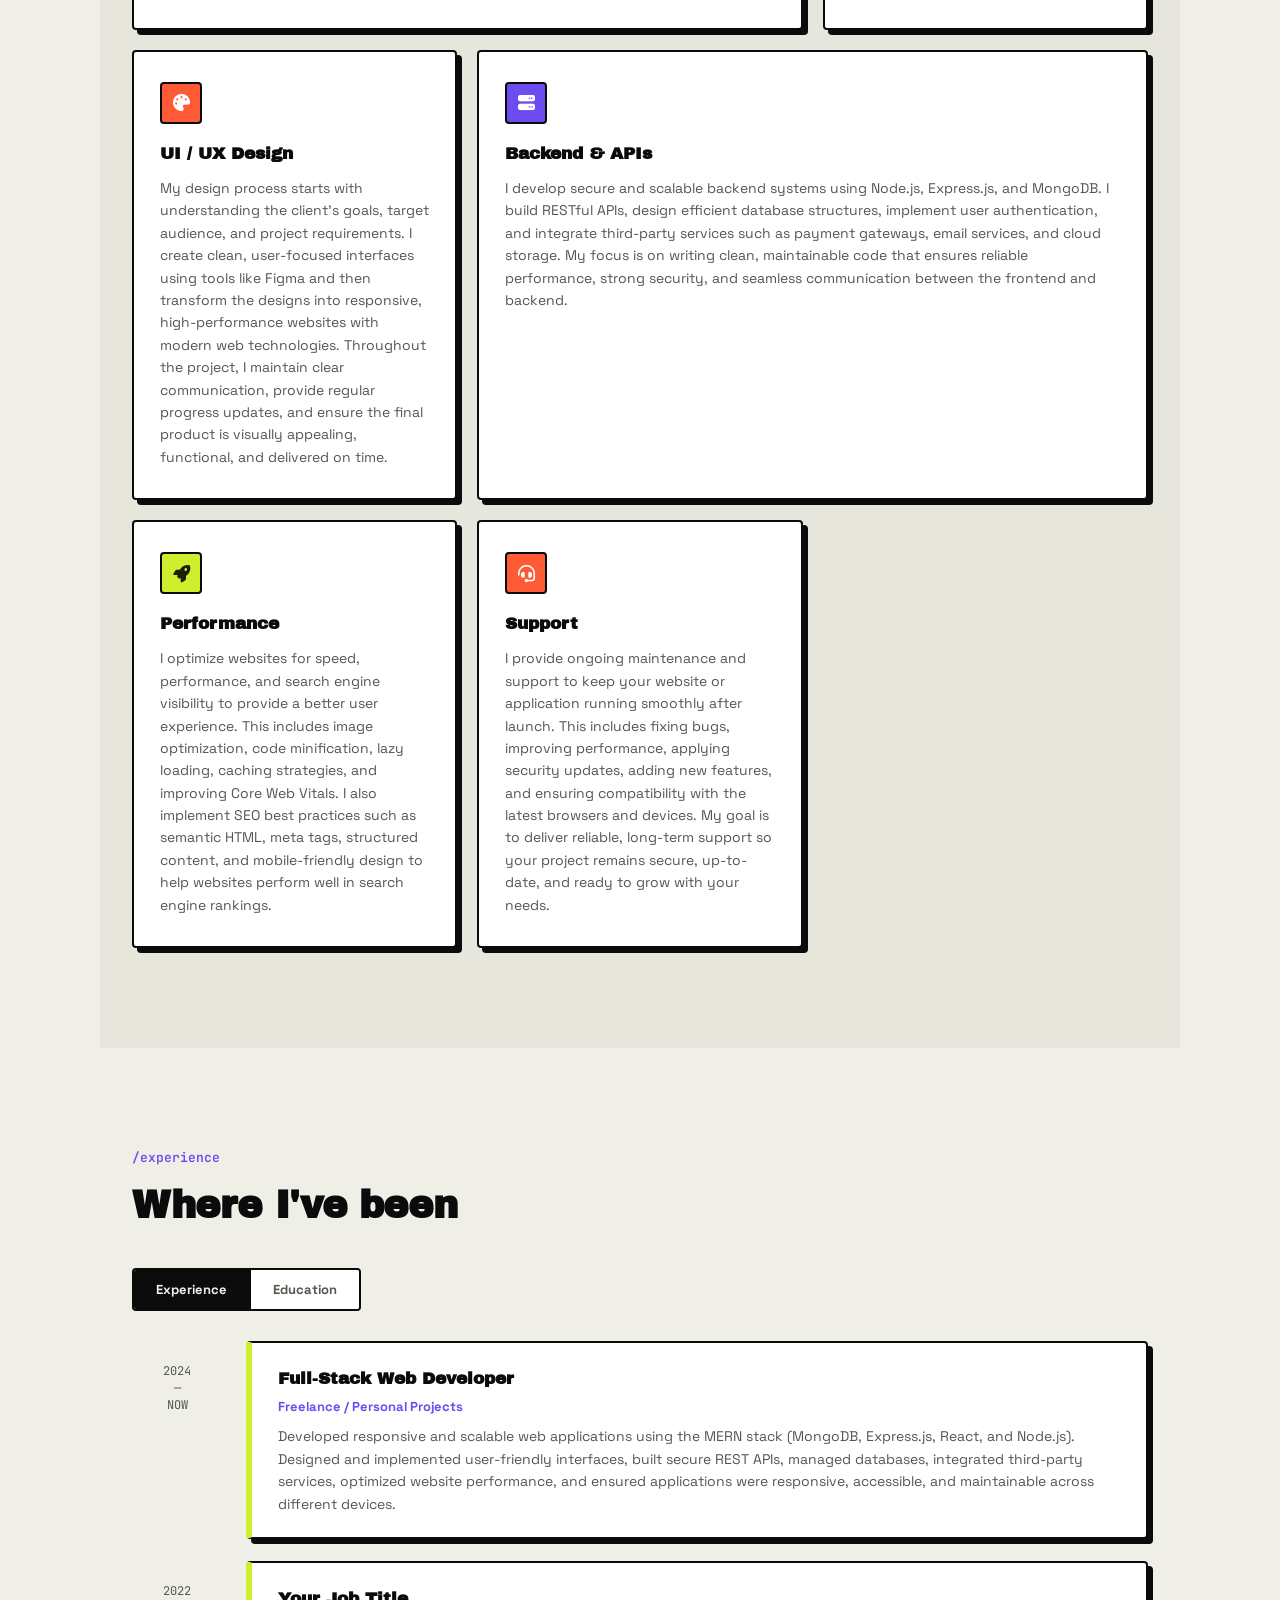
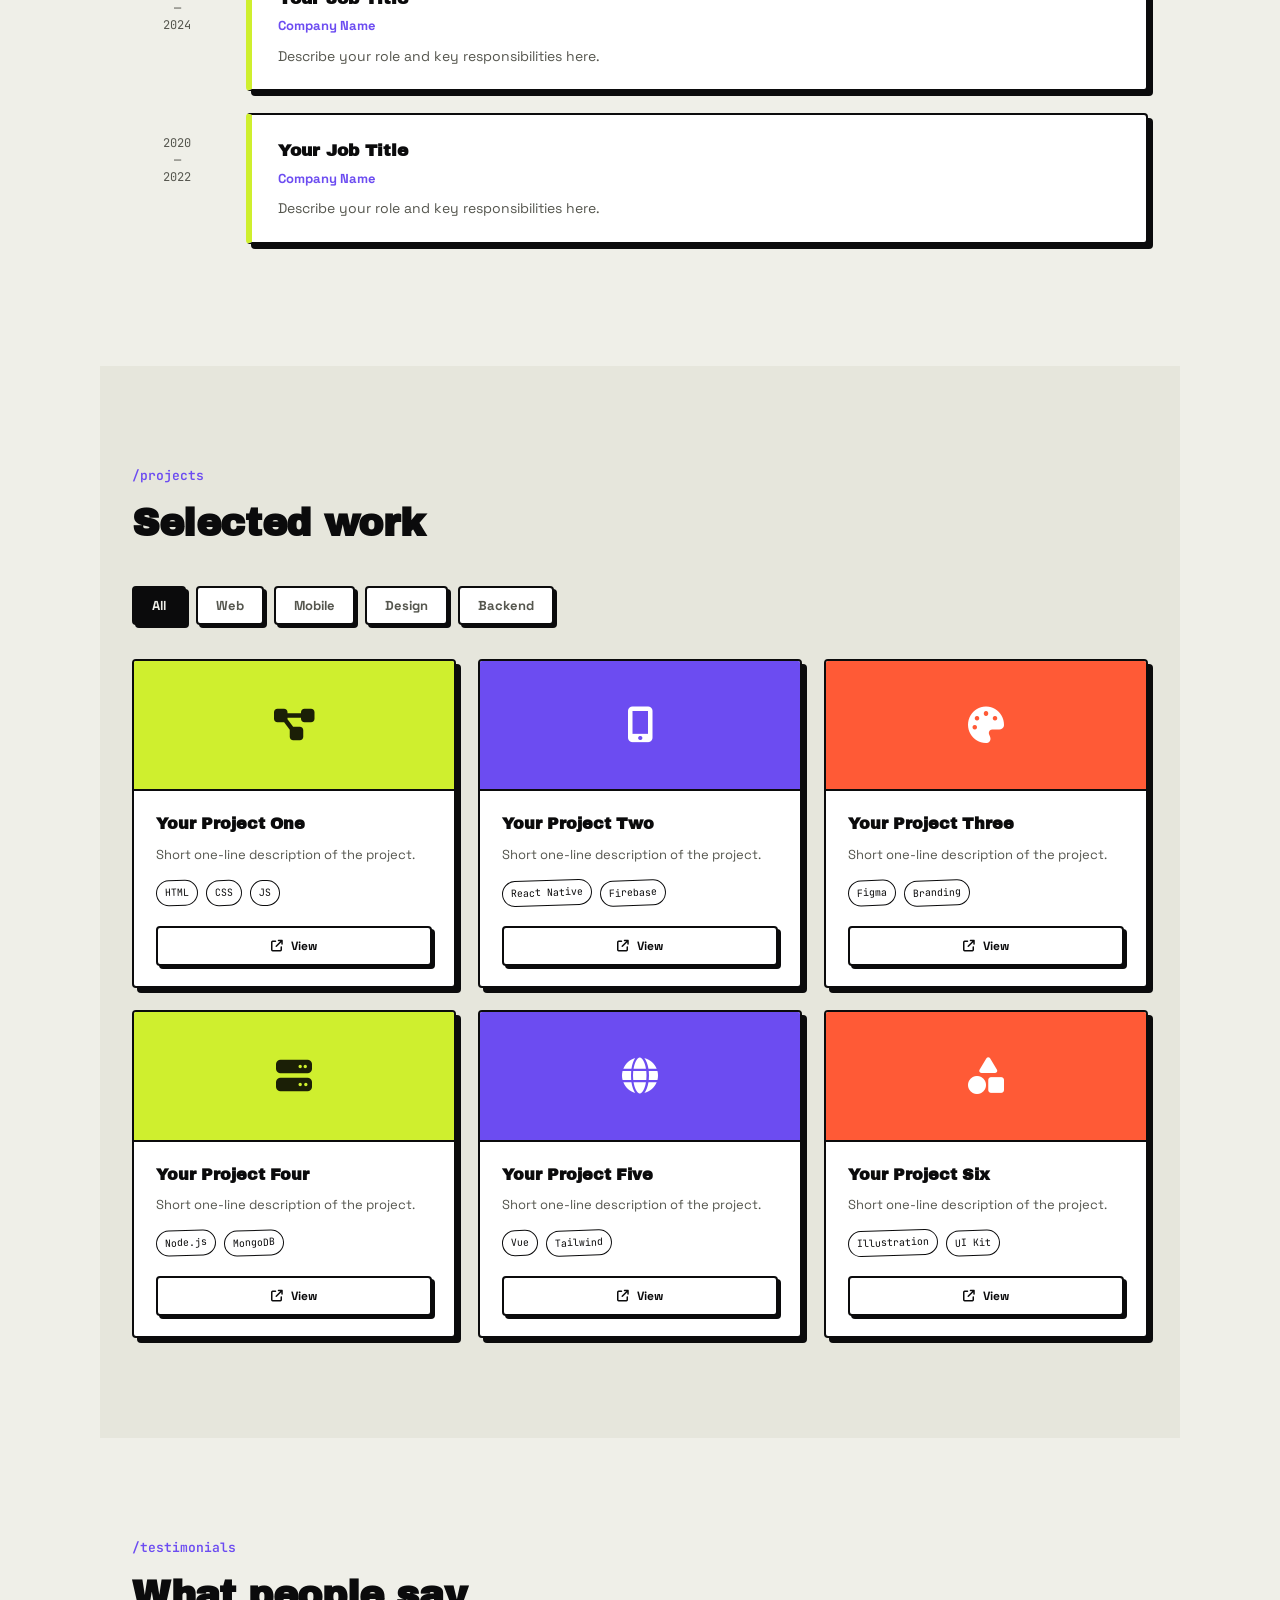
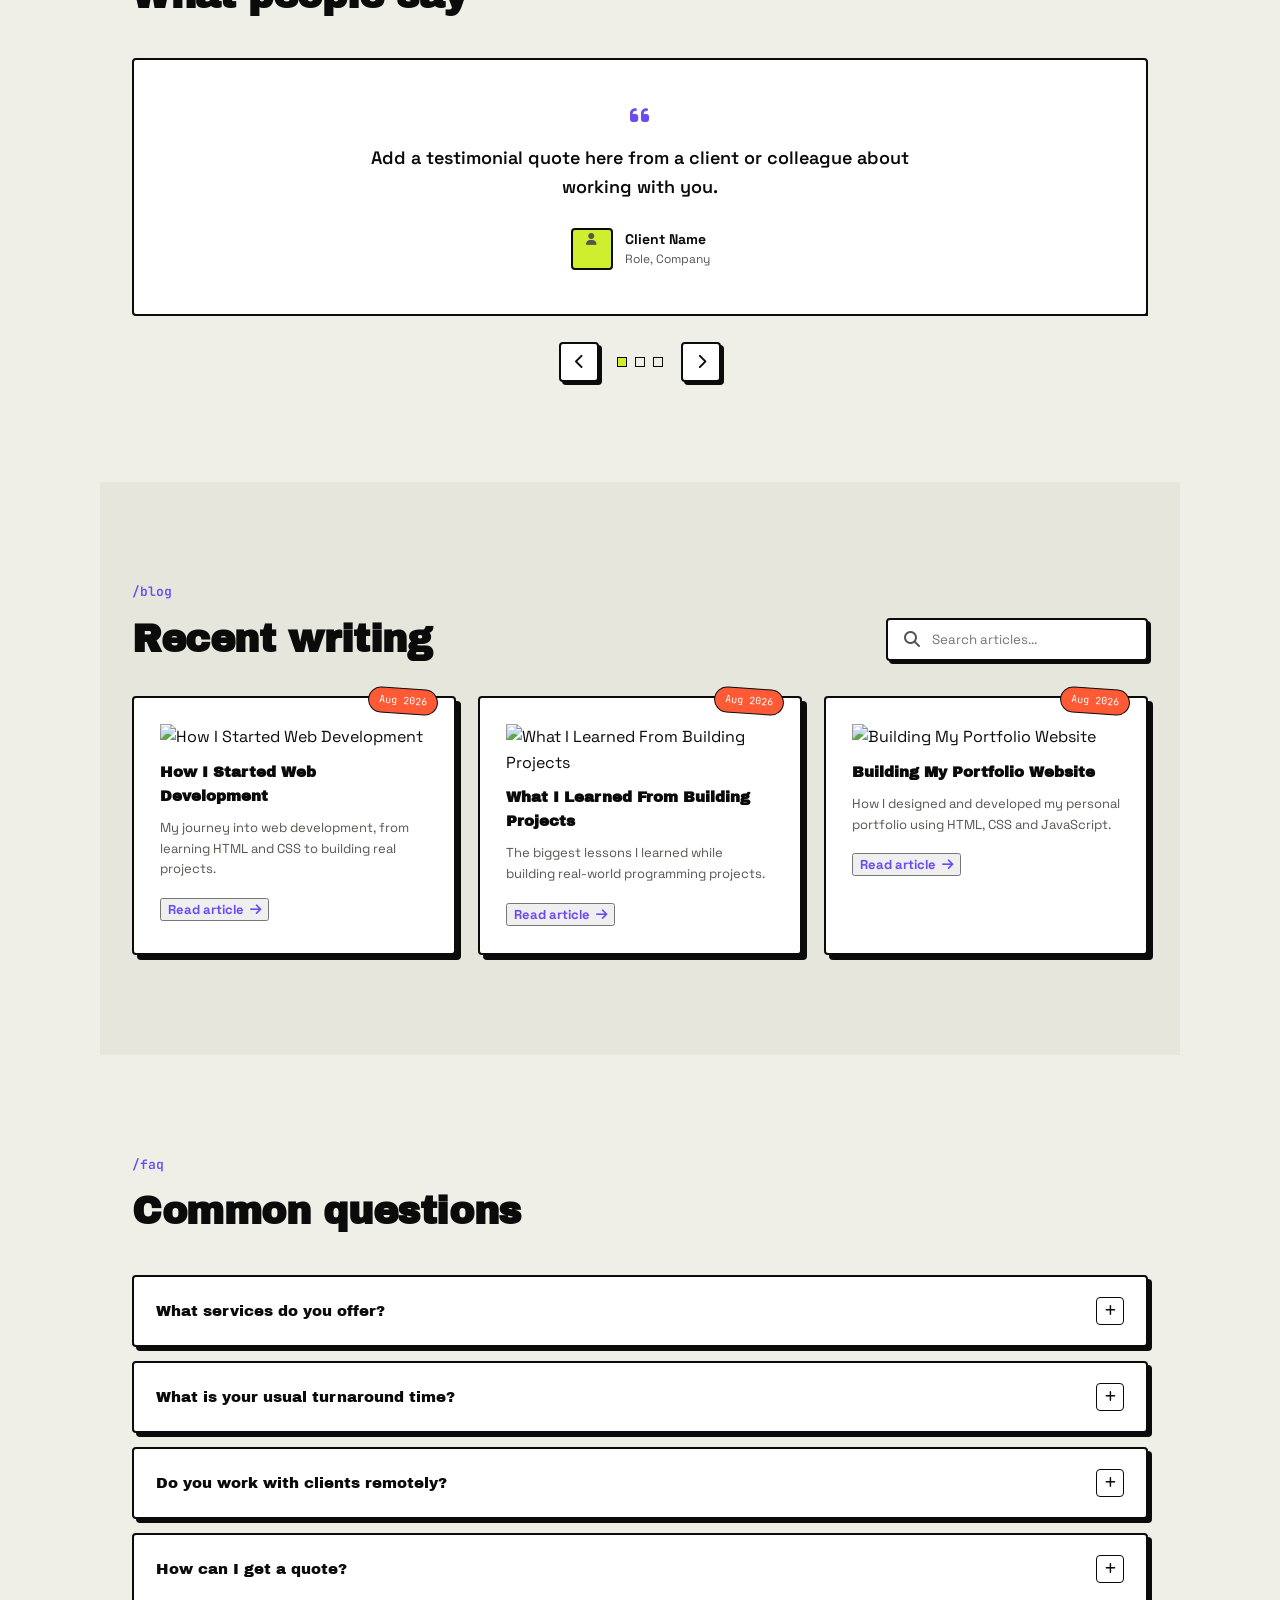
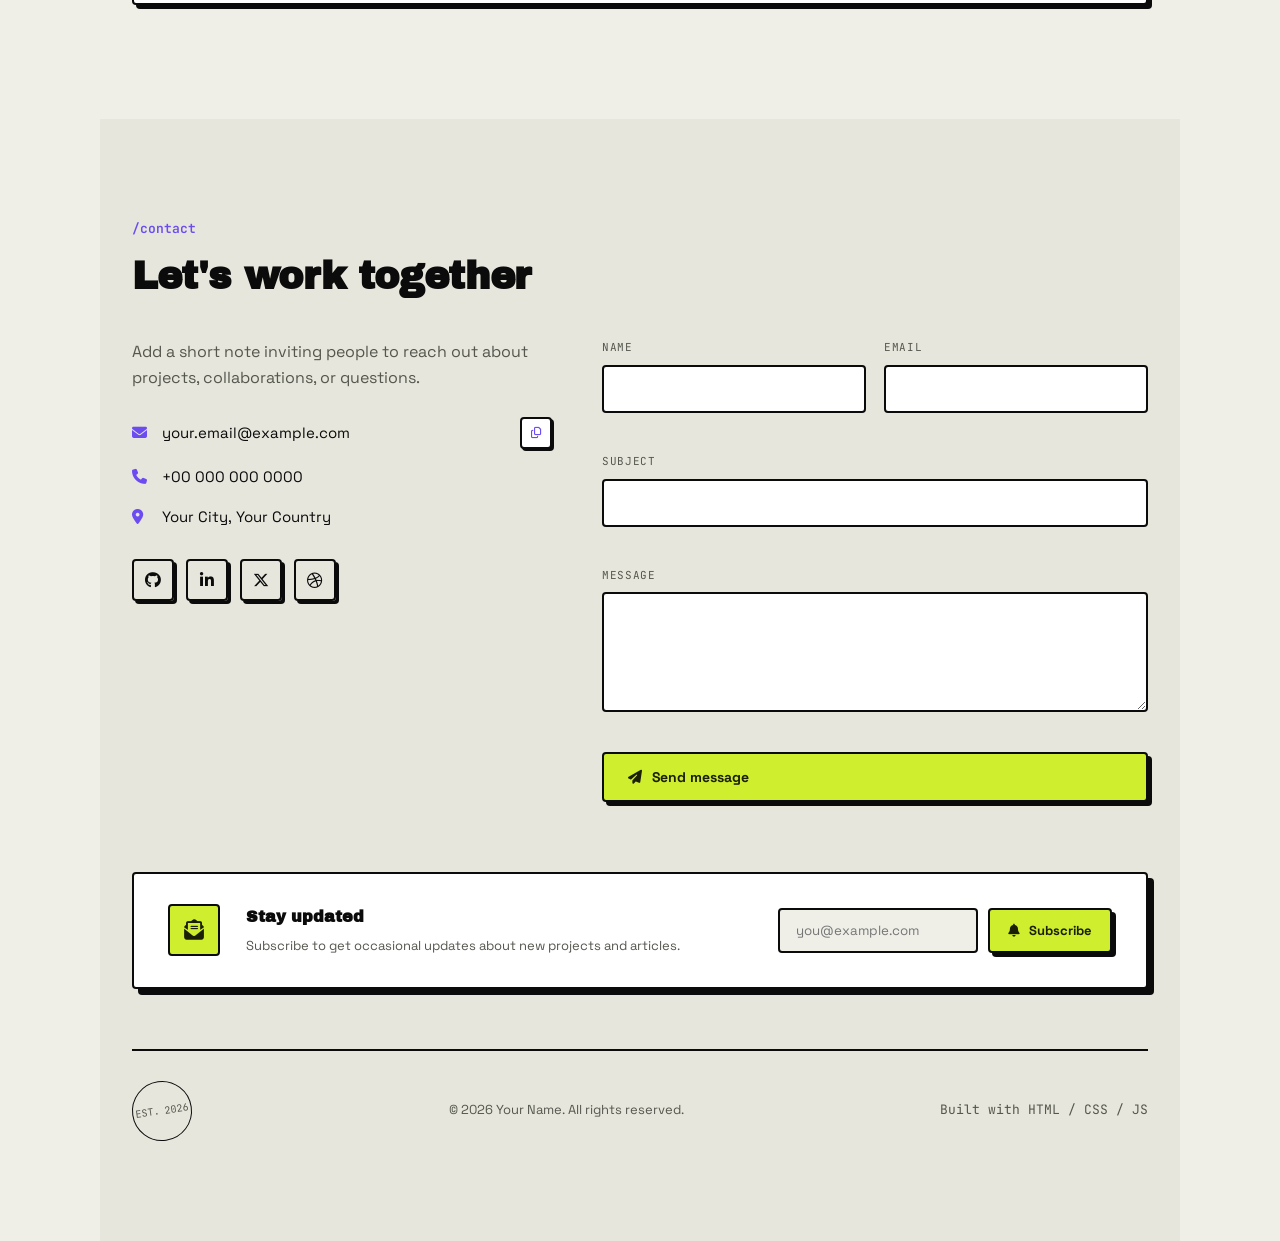
==== commit 04dded32: "Update index.html" ====
--- a/index.html
+++ b/index.html
@@ -143,7 +143,7 @@
       <div class="about-photo reveal">
         <span class="tape tape-1"></span>
         <div class="photo-frame">
-<img src="Img.png" alt="Bhuvnesh">
+<img src="images/Bhuvnesh.png" alt="Bhuvnesh">
         </div>
       </div>
 
--- a/style.css
+++ b/style.css
@@ -517,76 +517,96 @@
   .footer { flex-direction: column; align-items: flex-start; }
 }
 
-.article-modal-overlay {
-  position: fixed;
-  inset: 0;
-  background: rgba(0,0,0,0.75);
-  backdrop-filter: blur(10px);
-  display: flex;
-  align-items: center;
-  justify-content: center;
-  padding: 20px;
-  opacity: 0;
-  visibility: hidden;
-  pointer-events: none;
-  transition: 0.3s ease;
-  z-index: 9999;
-}
-.article-modal-overlay.active {
-  opacity: 1;
-  visibility: visible;
-  pointer-events: auto;
-}
-.article-modal {
-  position: relative;
-  width: min(850px,100%);
-  max-height: 90vh;
-  overflow-y: auto;
-  background: var(--bg,#111);
-  padding: 45px;
-  border: 1px solid rgba(255,255,255,0.15);
-  transform: translateY(30px);
-  transition: 0.3s ease;
-}
-.article-modal-overlay.active .article-modal {
-  transform: translateY(0);
-}
-.article-modal-close {
-  position: absolute;
-  top: 15px;
-  right: 15px;
-}
-.article-modal h2 {
-  font-size: clamp(32px,5vw,60px);
-  line-height: 1;
-  margin: 20px 0 35px;
-}
-.article-content {
-  font-size: 18px;
-  line-height: 1.8;
-}
-.article-content p {
-  margin-bottom: 25px;
-}
-.article-content h3 {
-  font-size: 28px;
-  margin: 40px 0 15px;
-}
-.article-image {
-  width: 100%;
-  max-height: 500px;
-  object-fit: cover;
-  display: block;
-  margin: 10px 0 35px;
-}
-@media (max-width:600px) {
-  .article-modal {
-    padding: 35px 20px;
-  }
-  .article-modal h2 {
-    font-size: 34px;
-  }
-  .article-content {
-    font-size: 16px;
-  }
+.article-modal-overlay{
+position:fixed;
+inset:0;
+background:rgba(0,0,0,.82);
+backdrop-filter:blur(12px);
+display:flex;
+align-items:center;
+justify-content:center;
+padding:20px;
+opacity:0;
+visibility:hidden;
+pointer-events:none;
+transition:.3s ease;
+z-index:9999;
+}
+.article-modal-overlay.active{
+opacity:1;
+visibility:visible;
+pointer-events:auto;
+}
+.article-modal{
+position:relative;
+width:min(900px,100%);
+max-height:90vh;
+overflow-y:auto;
+background:#f5f5f0;
+color:#111;
+padding:50px;
+border:2px solid #111;
+box-shadow:12px 12px 0 #111;
+transform:translateY(30px);
+transition:.3s ease;
+}
+.article-modal-overlay.active .article-modal{
+transform:translateY(0);
+}
+.article-modal-close{
+position:absolute;
+top:15px;
+right:15px;
+background:#111;
+color:#fff;
+border:0;
+cursor:pointer;
+z-index:2;
+}
+.article-modal h2{
+color:#111;
+font-size:clamp(32px,5vw,64px);
+line-height:1;
+margin:20px 0 30px;
+}
+.article-content{
+color:#222;
+font-size:18px;
+line-height:1.8;
+}
+.article-content p{
+color:#222;
+margin:0 0 25px;
+}
+.article-content h3{
+color:#111;
+font-size:28px;
+margin:40px 0 15px;
+}
+.article-image{
+width:100%;
+height:auto;
+max-height:500px;
+object-fit:cover;
+display:block;
+margin:10px 0 35px;
+border:2px solid #111;
+}
+.article-modal .blog-stamp{
+color:#111;
+}
+@media(max-width:600px){
+.article-modal{
+padding:35px 20px;
+box-shadow:7px 7px 0 #111;
+}
+.article-modal h2{
+font-size:36px;
+}
+.article-content{
+font-size:16px;
+}
+.article-content h3{
+font-size:24px;
+}
 }
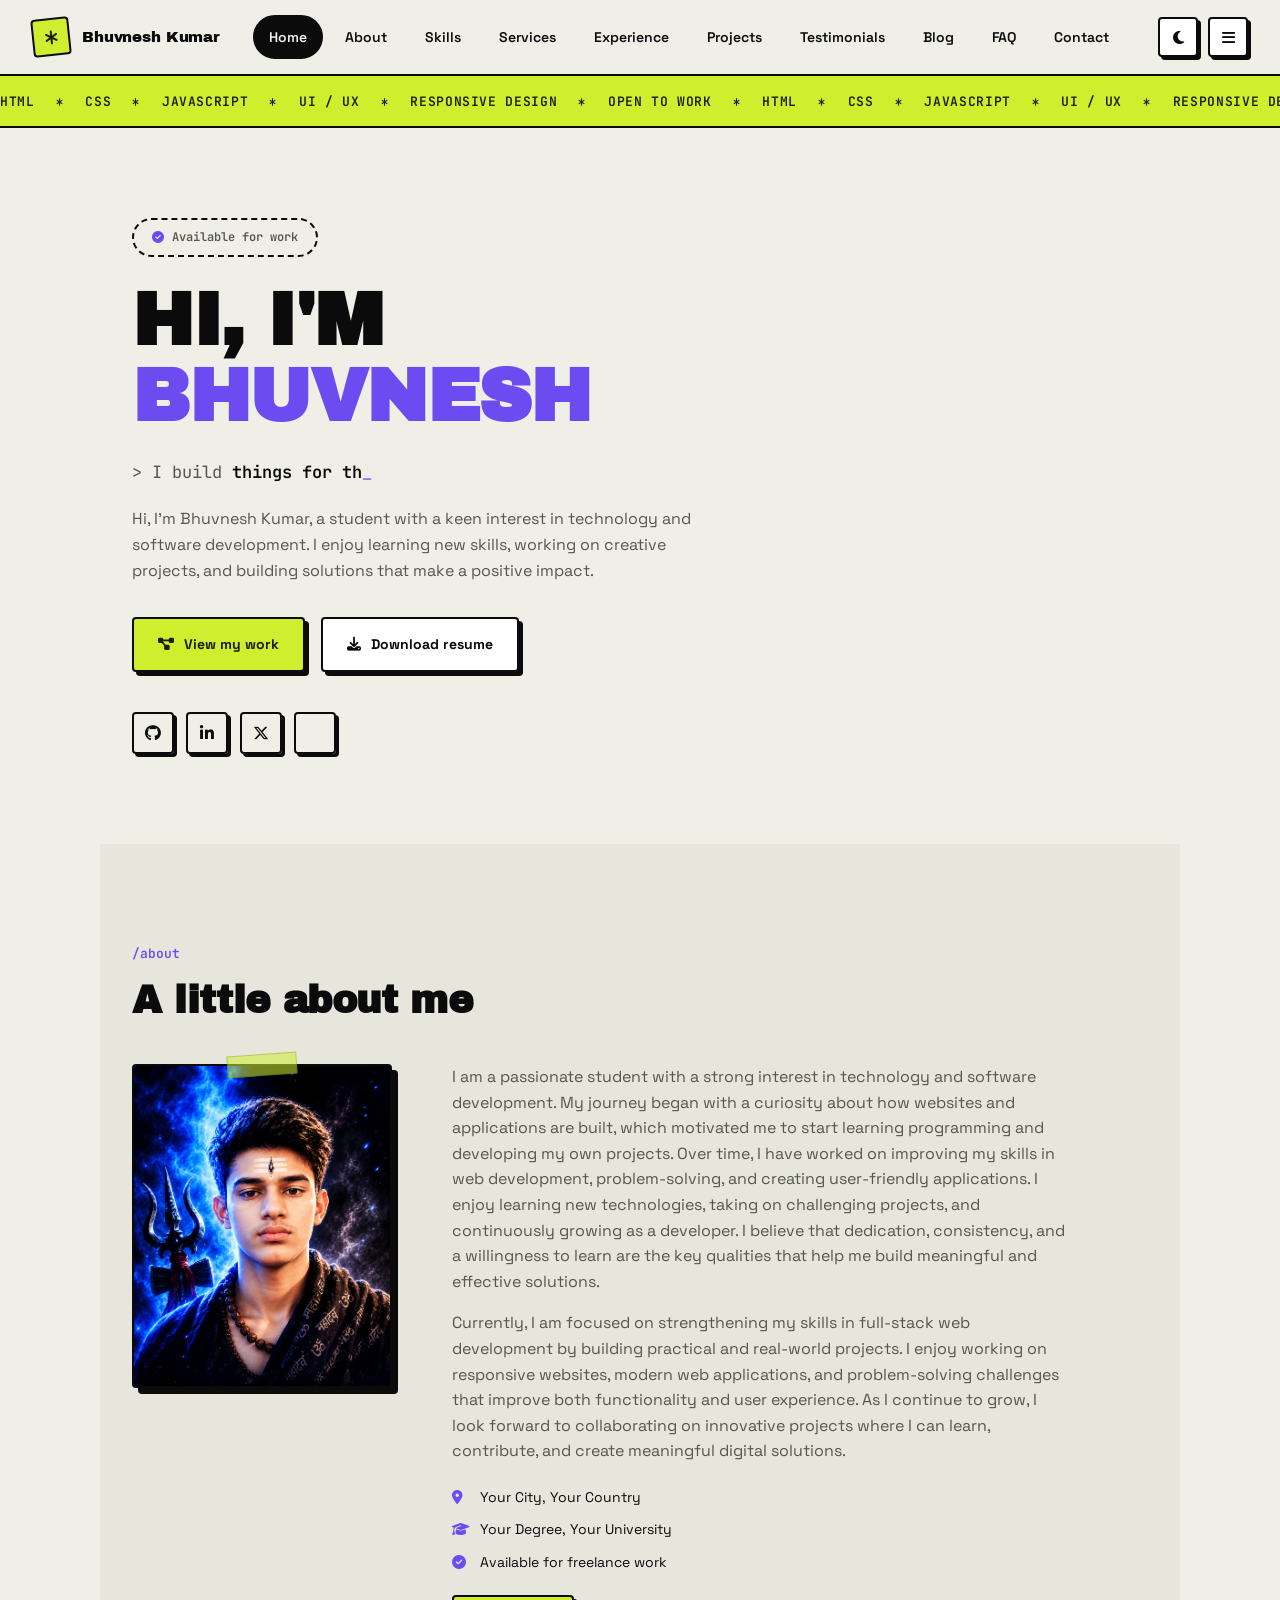
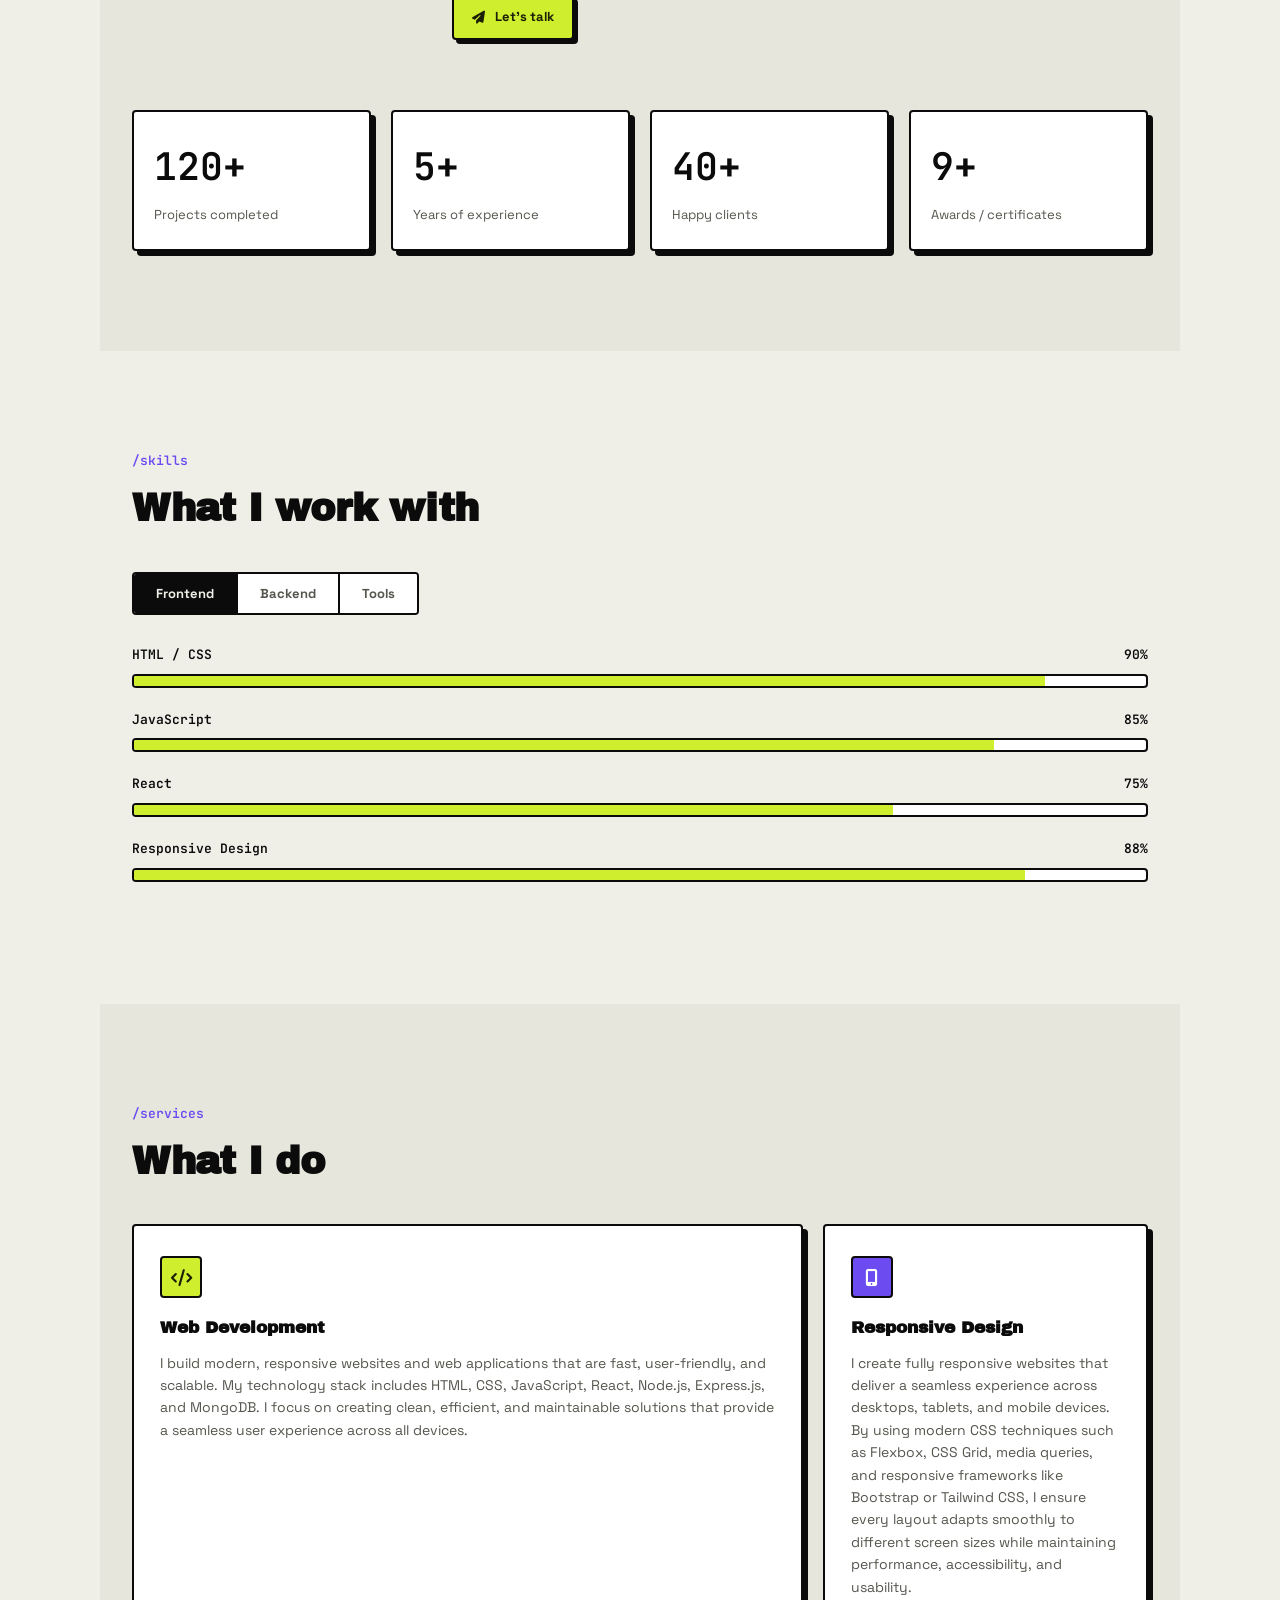
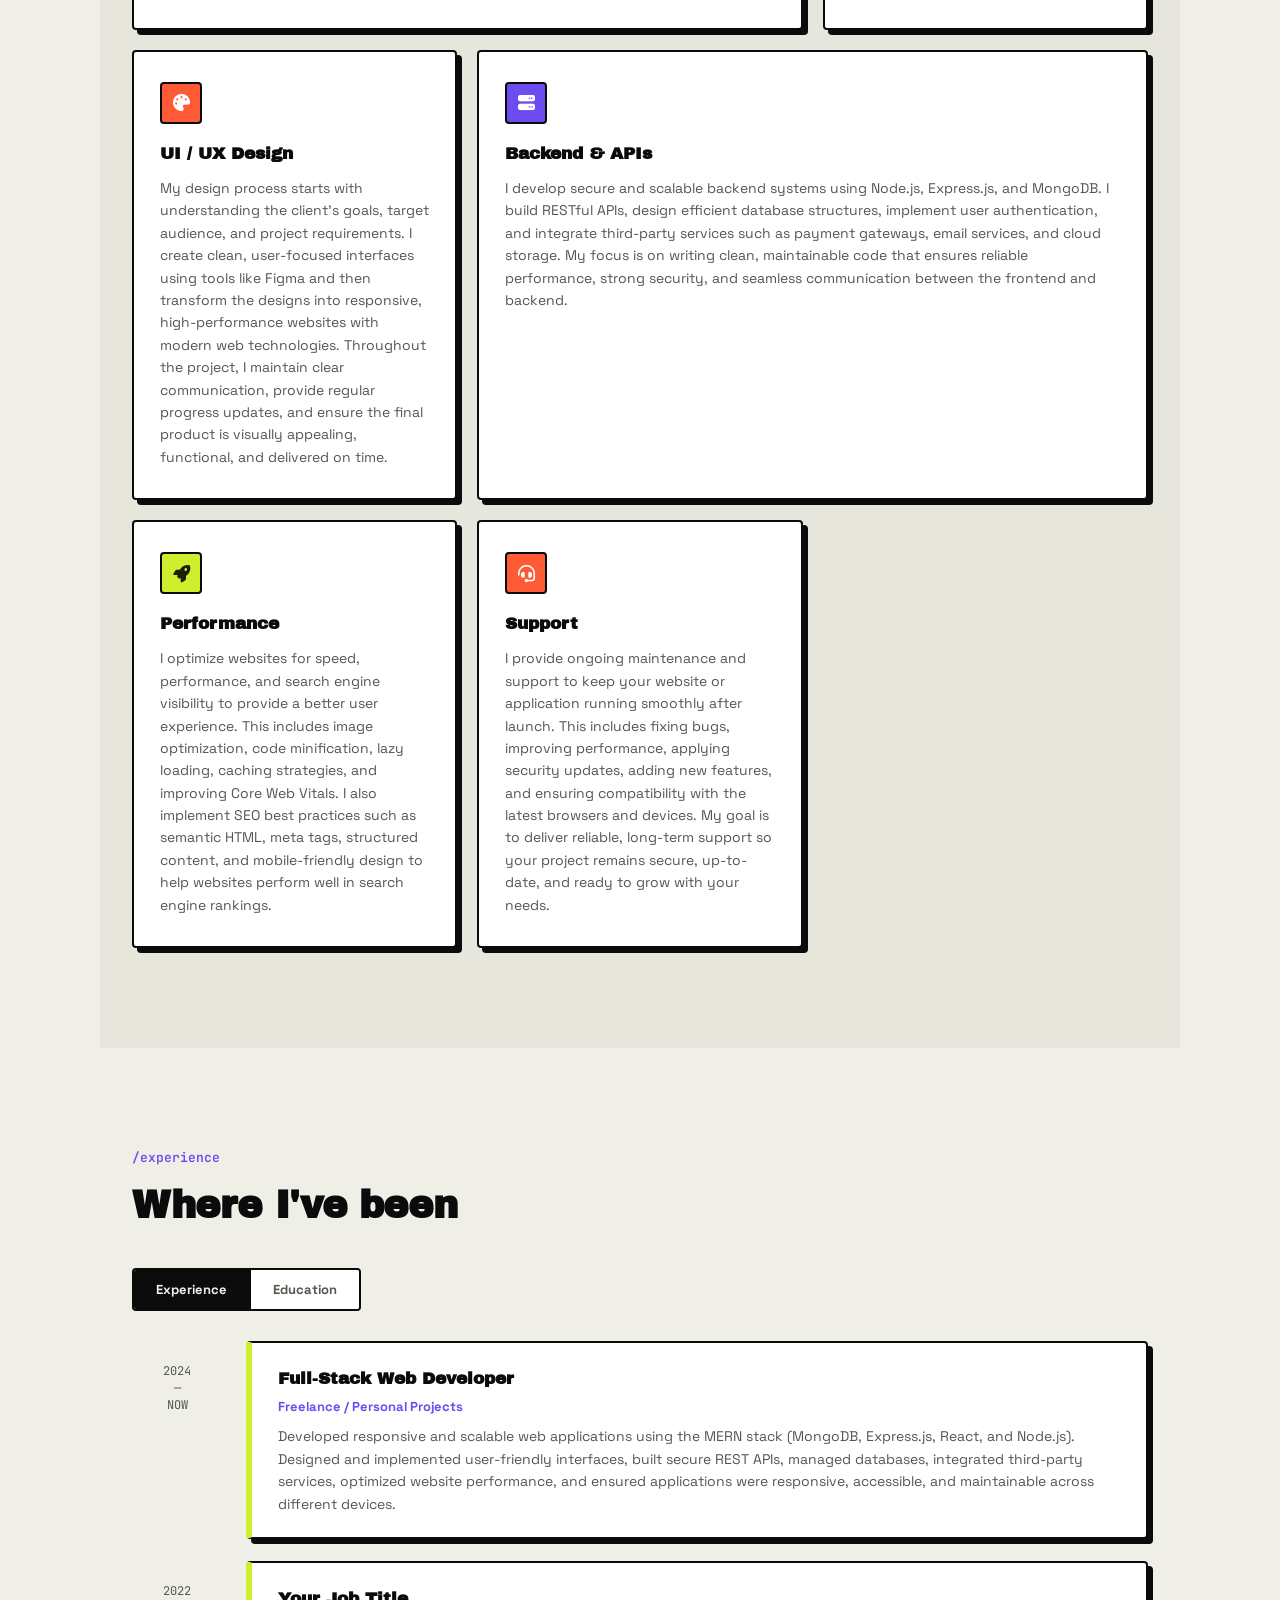
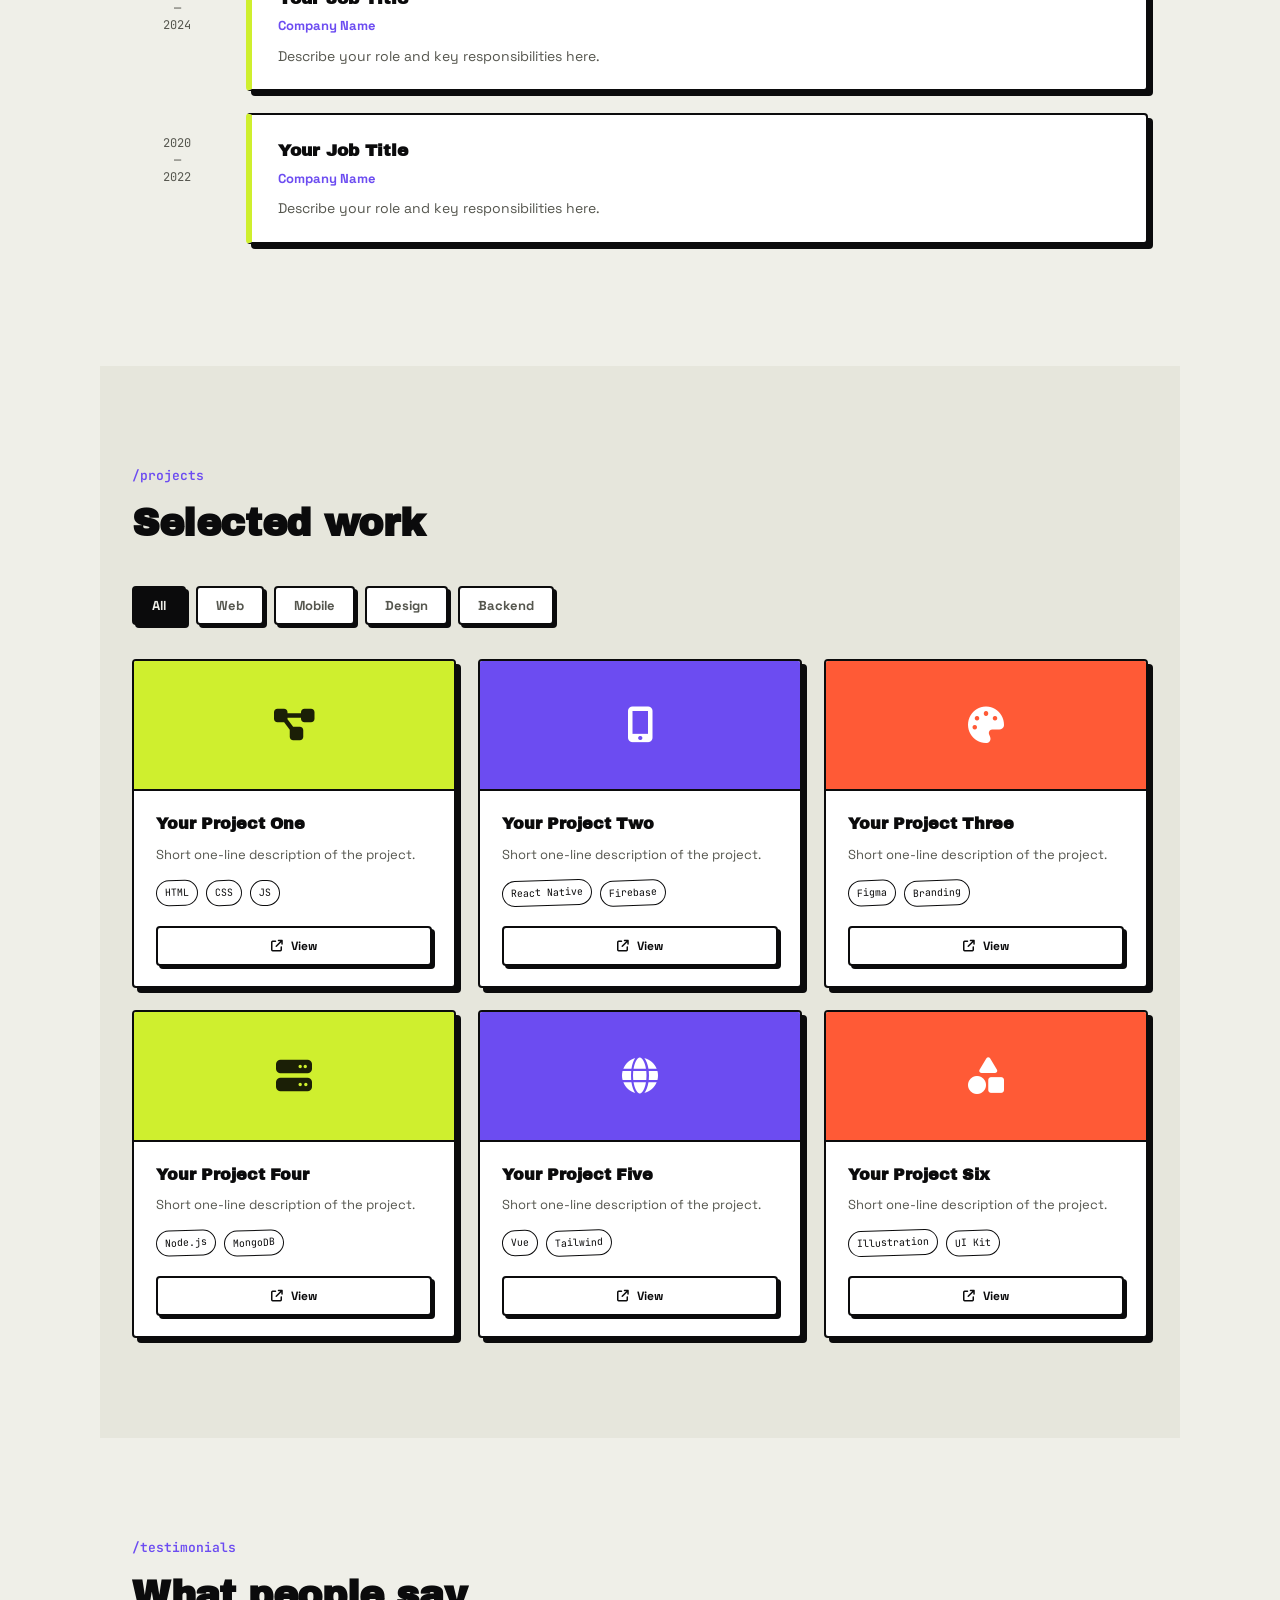
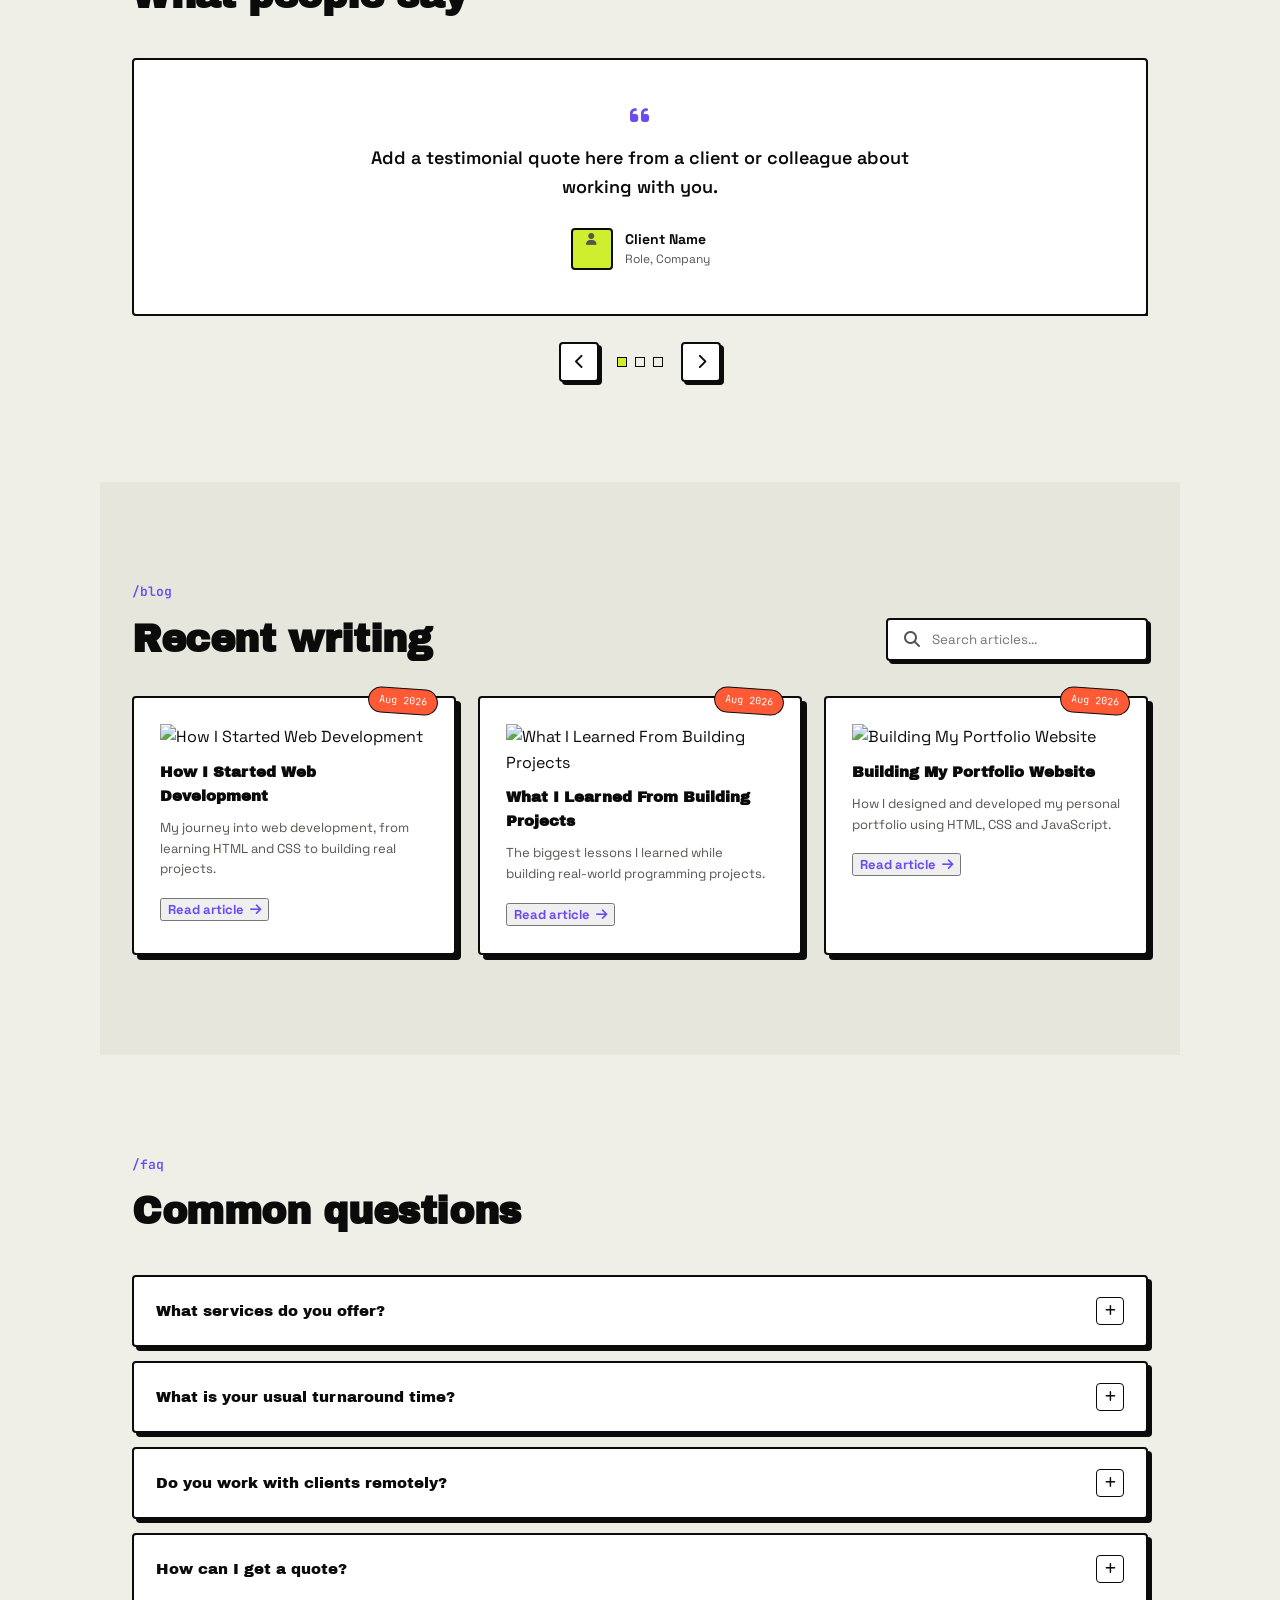
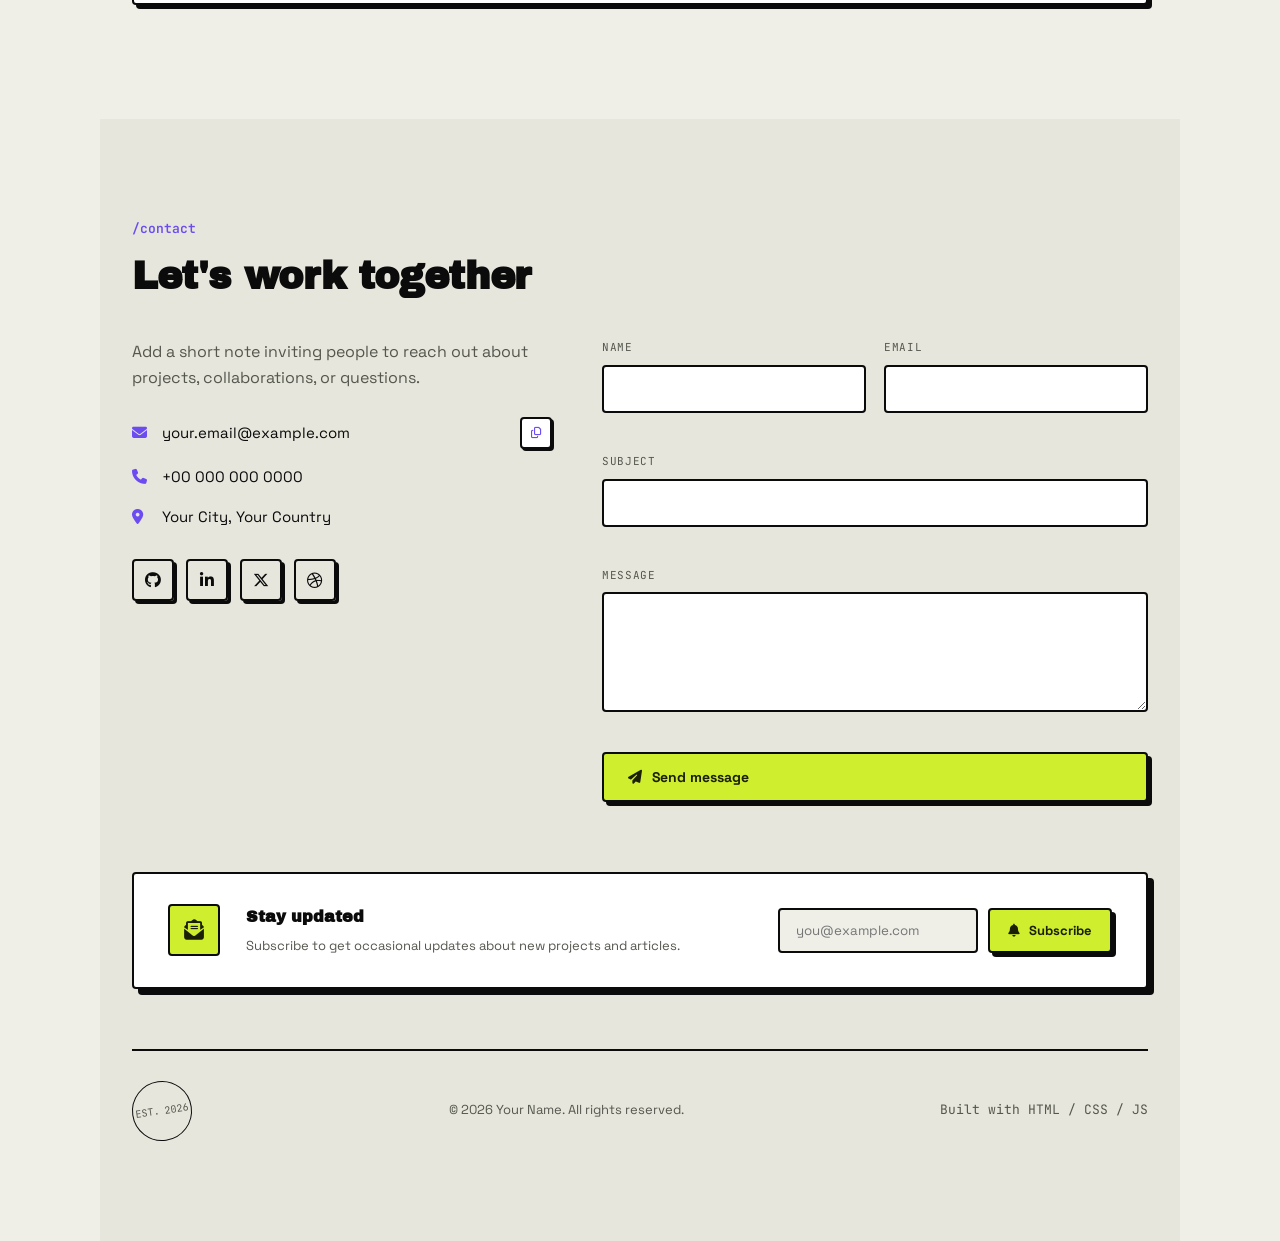
==== commit 3f412cd3: "Update index.html" ====
--- a/index.html
+++ b/index.html
@@ -130,7 +130,7 @@
       <a href="#" aria-label="GitHub"><i class="fa-brands fa-github"></i></a>
       <a href="#" aria-label="LinkedIn"><i class="fa-brands fa-linkedin-in"></i></a>
       <a href="#" aria-label="X"><i class="fa-brands fa-x-twitter"></i></a>
-      <a href="#" aria-label="Dribbble"><i class="fa-brands fa-dribbble"></i></a>
+      <a href="#" aria-label="Whatsapp"><i class="fa-brands fa-Whatsapp"></i></a>
     </div>
   </section>
 
